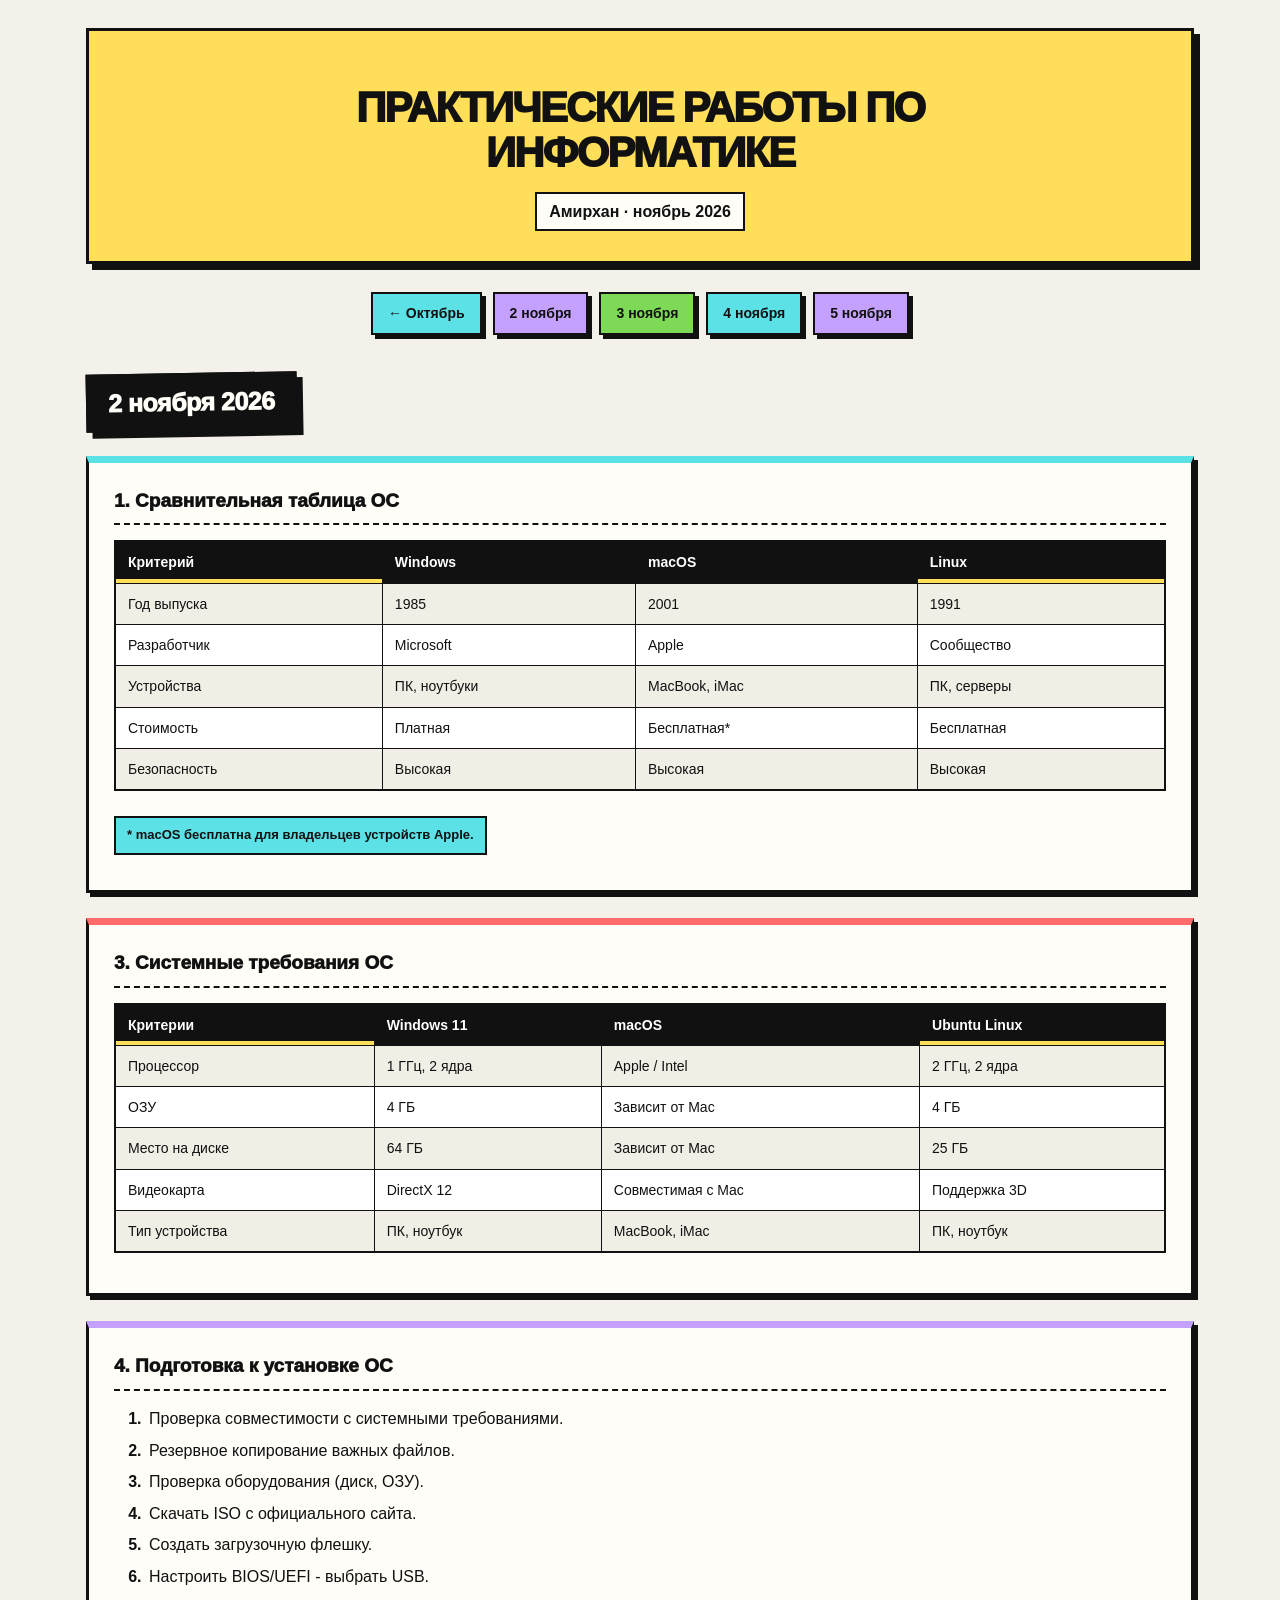
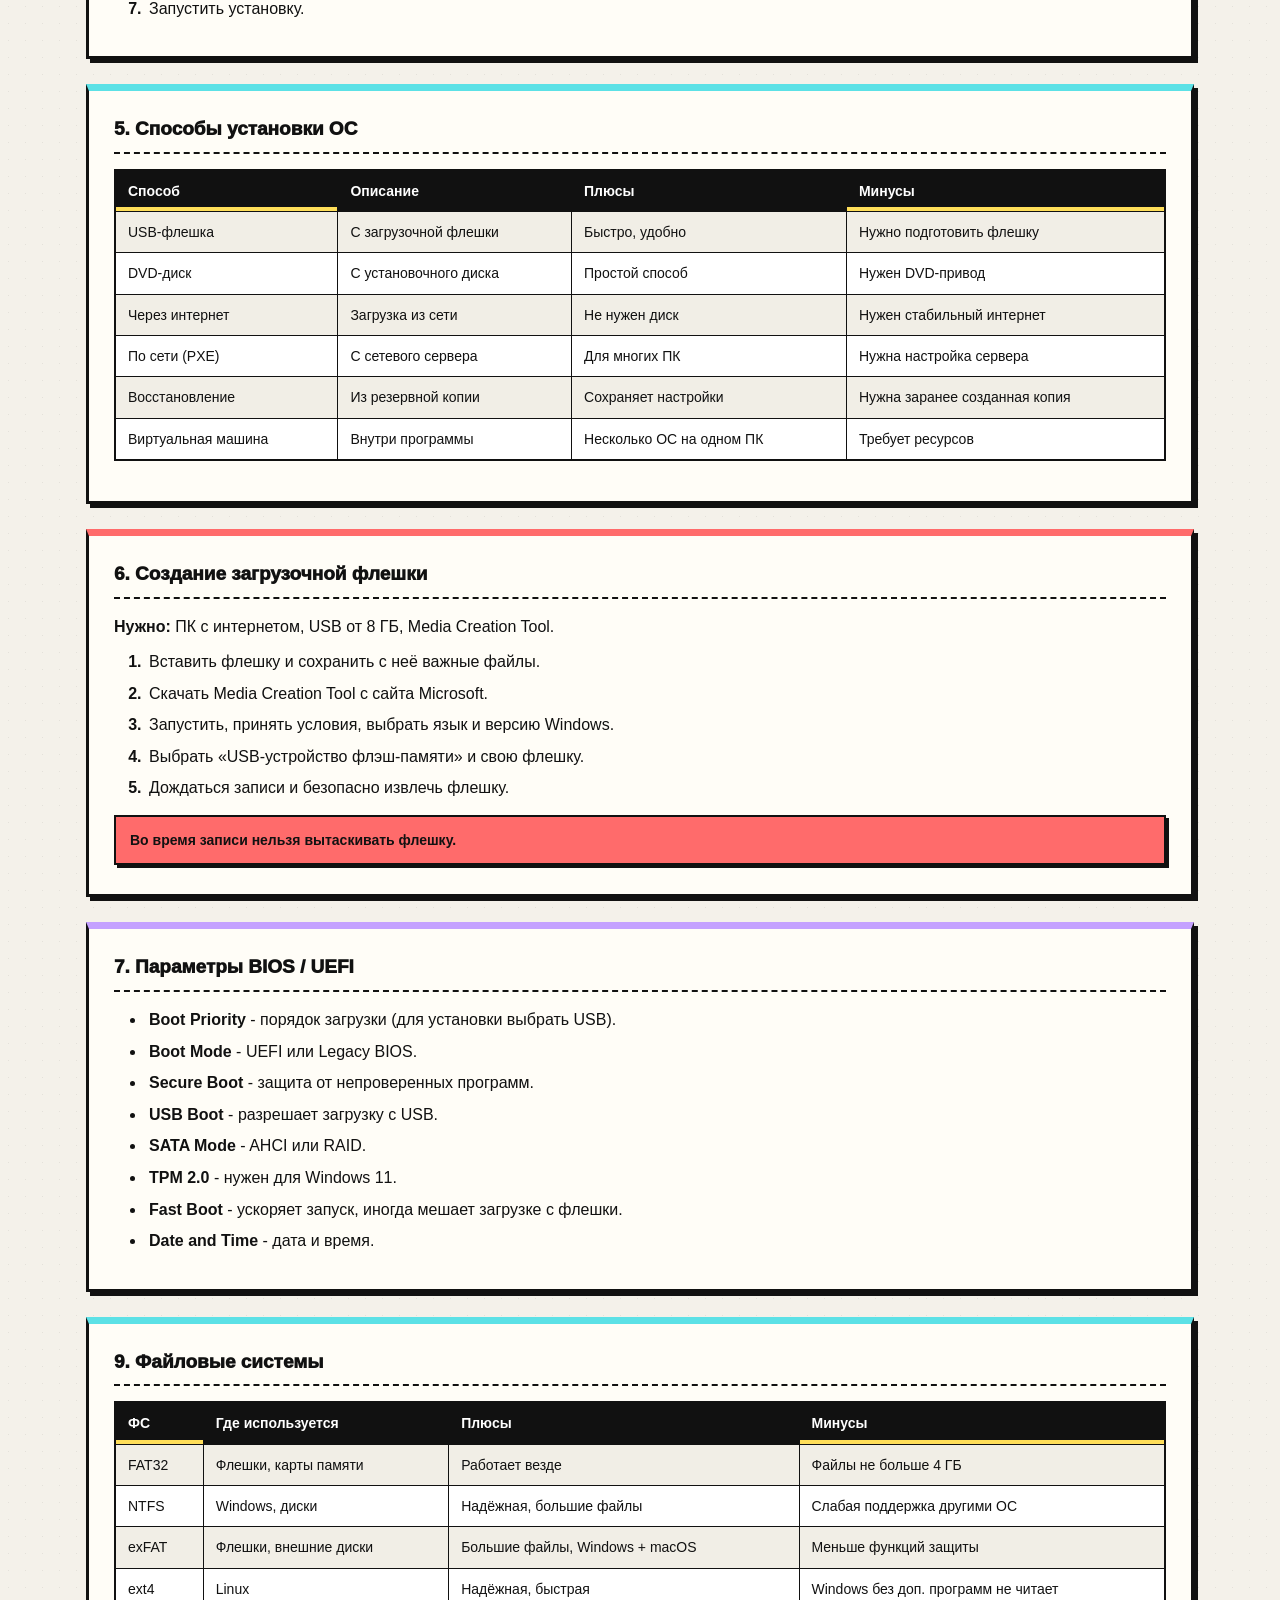
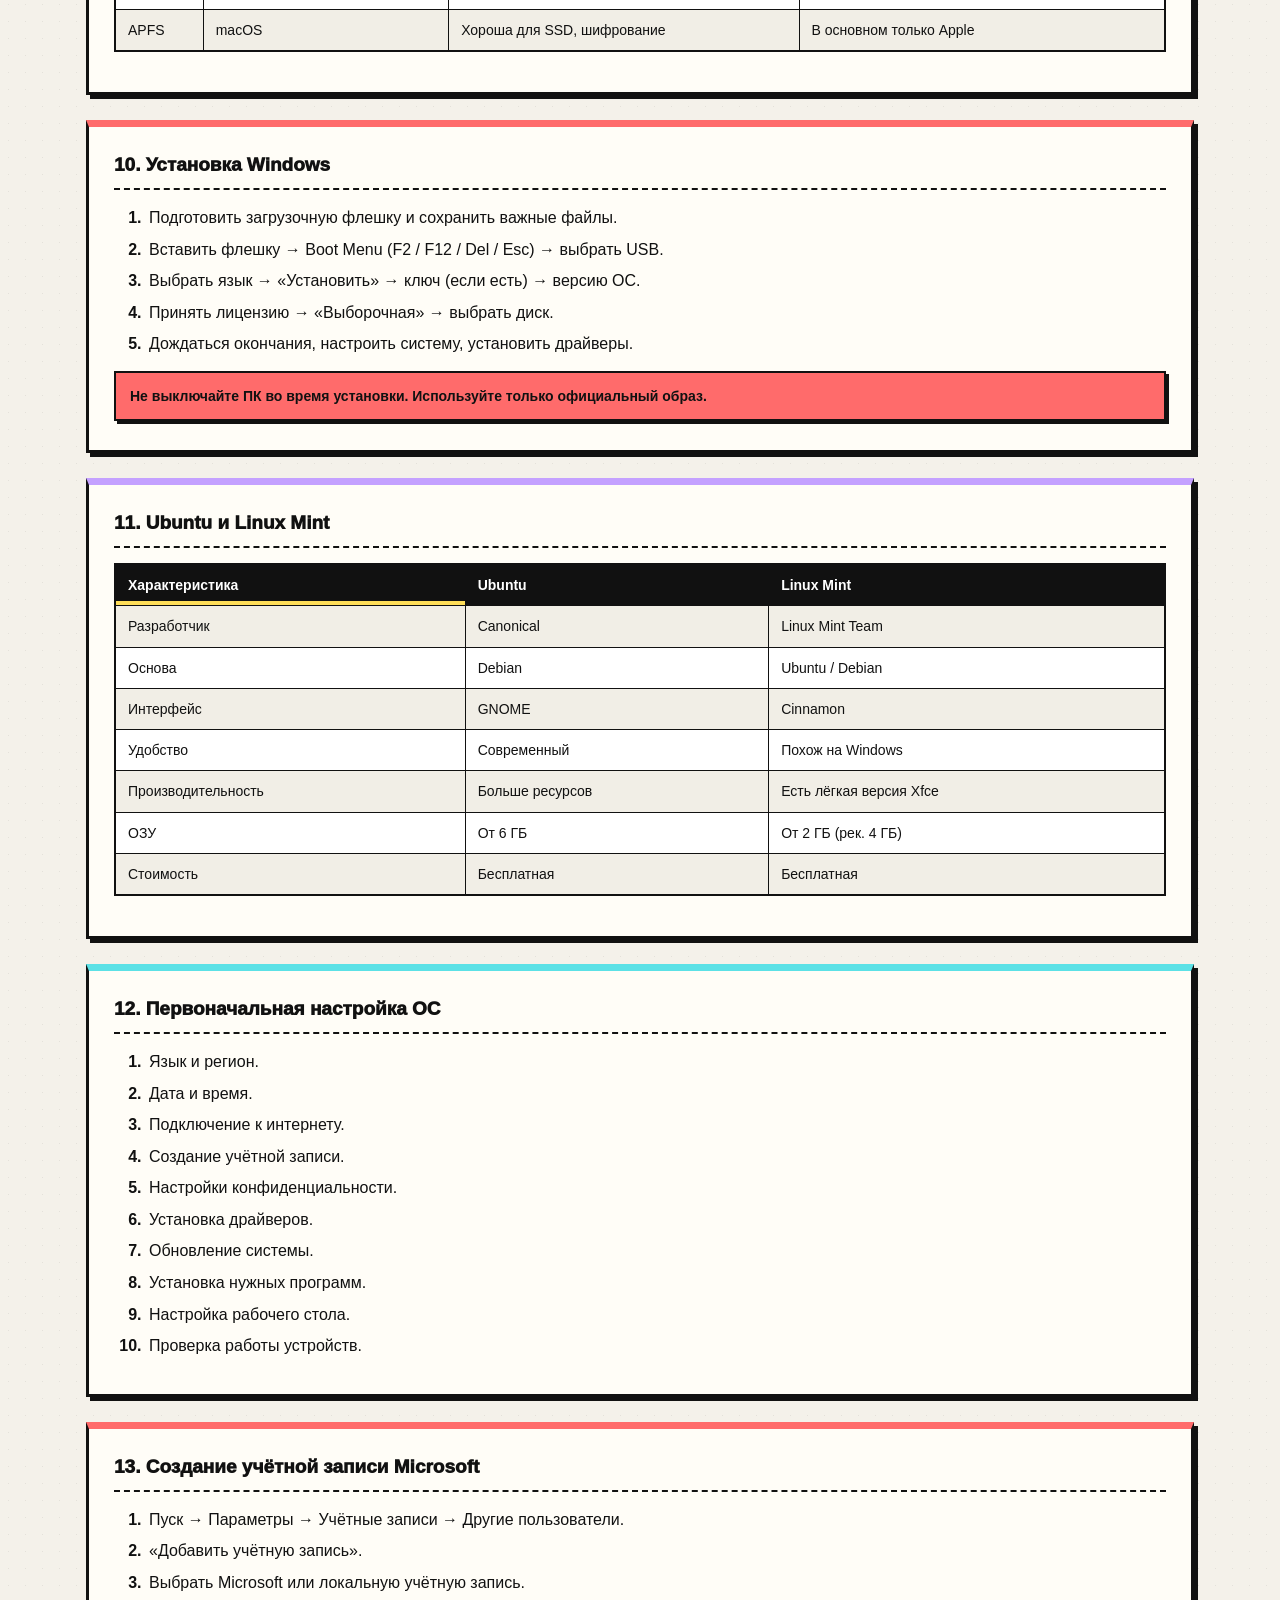
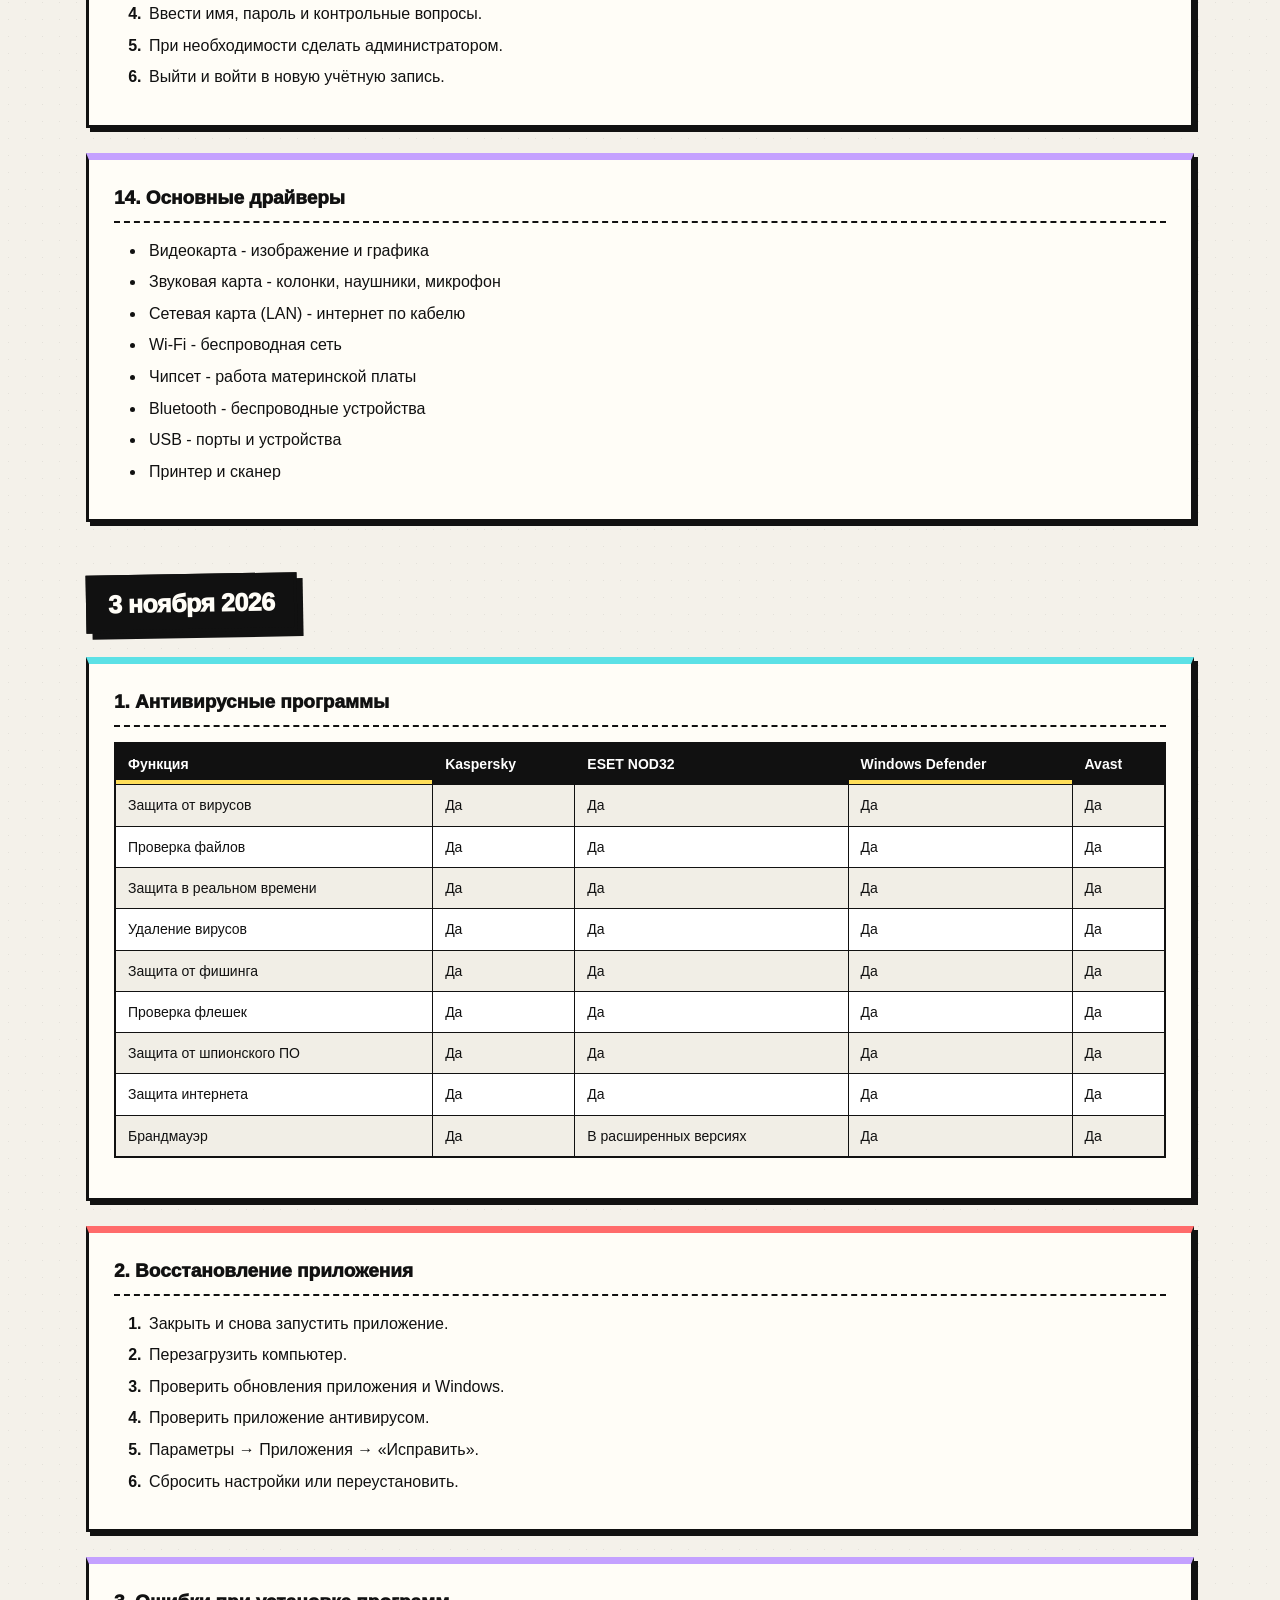
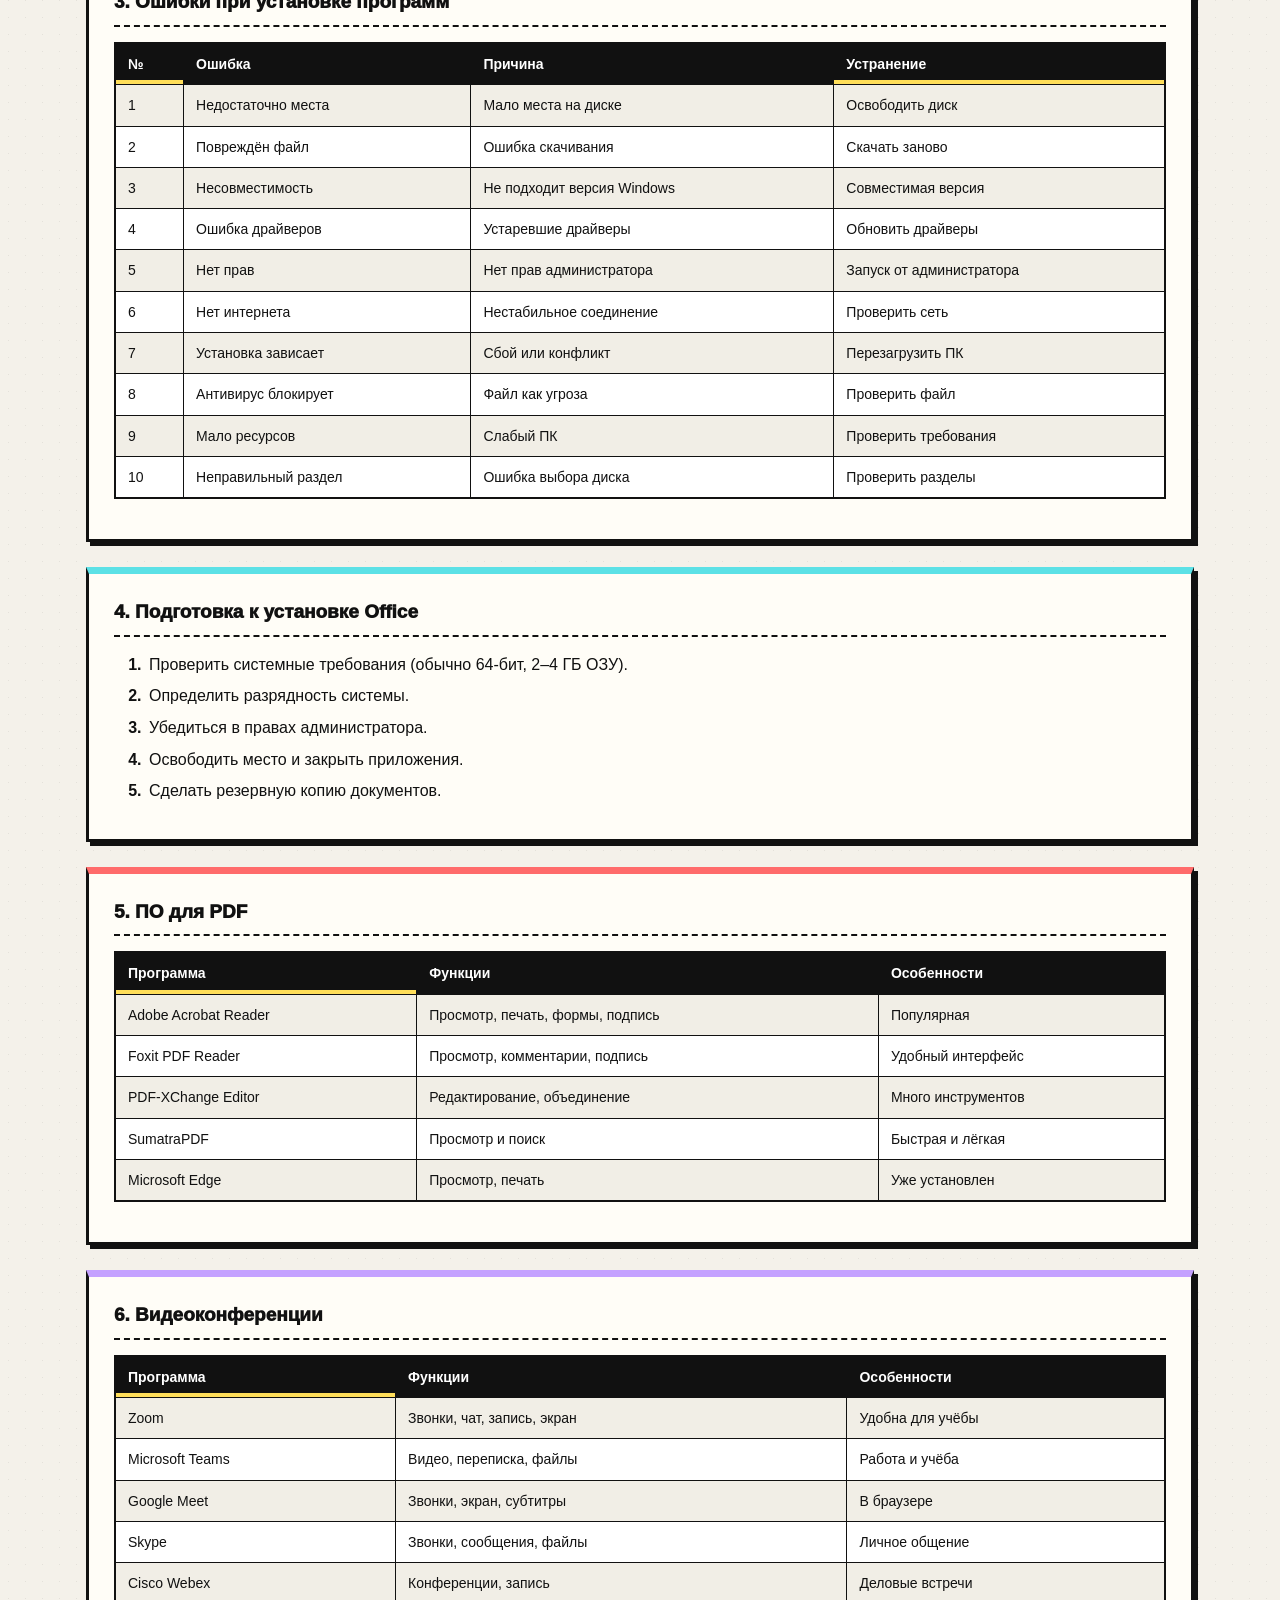
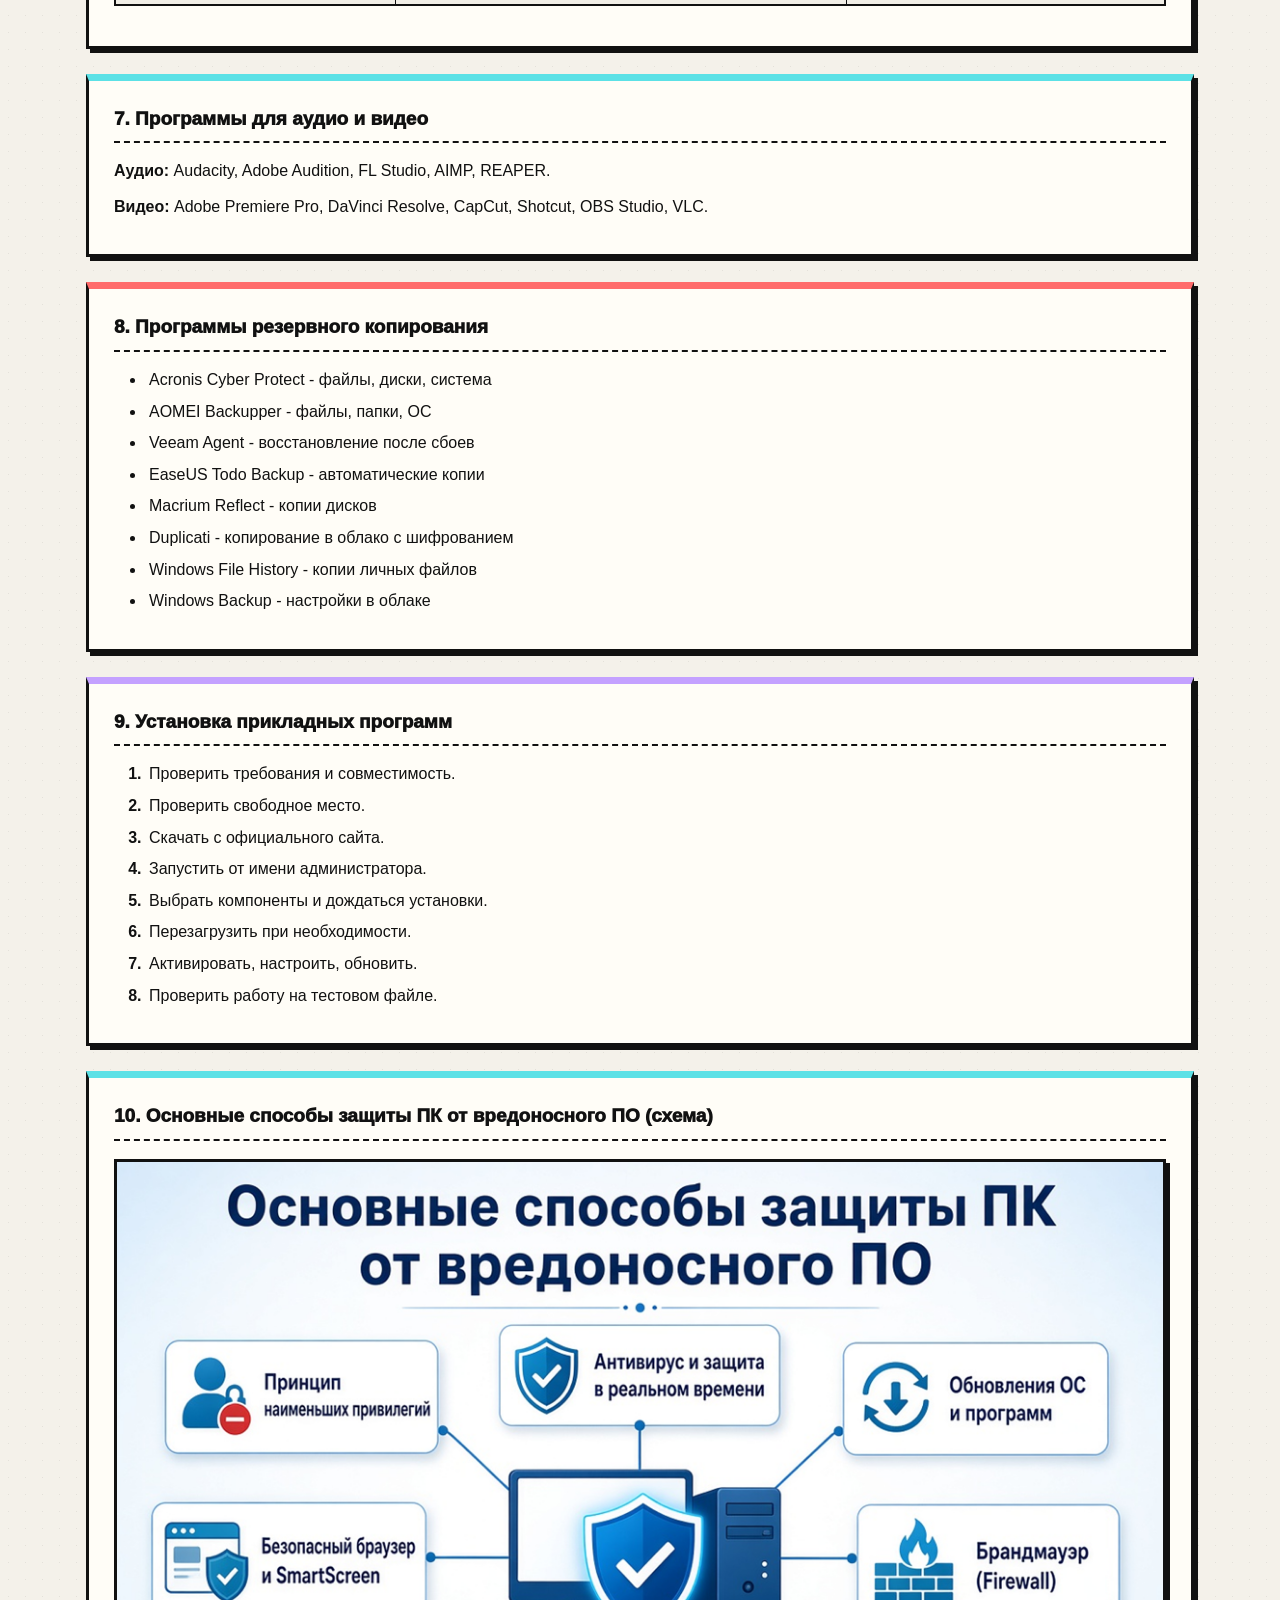
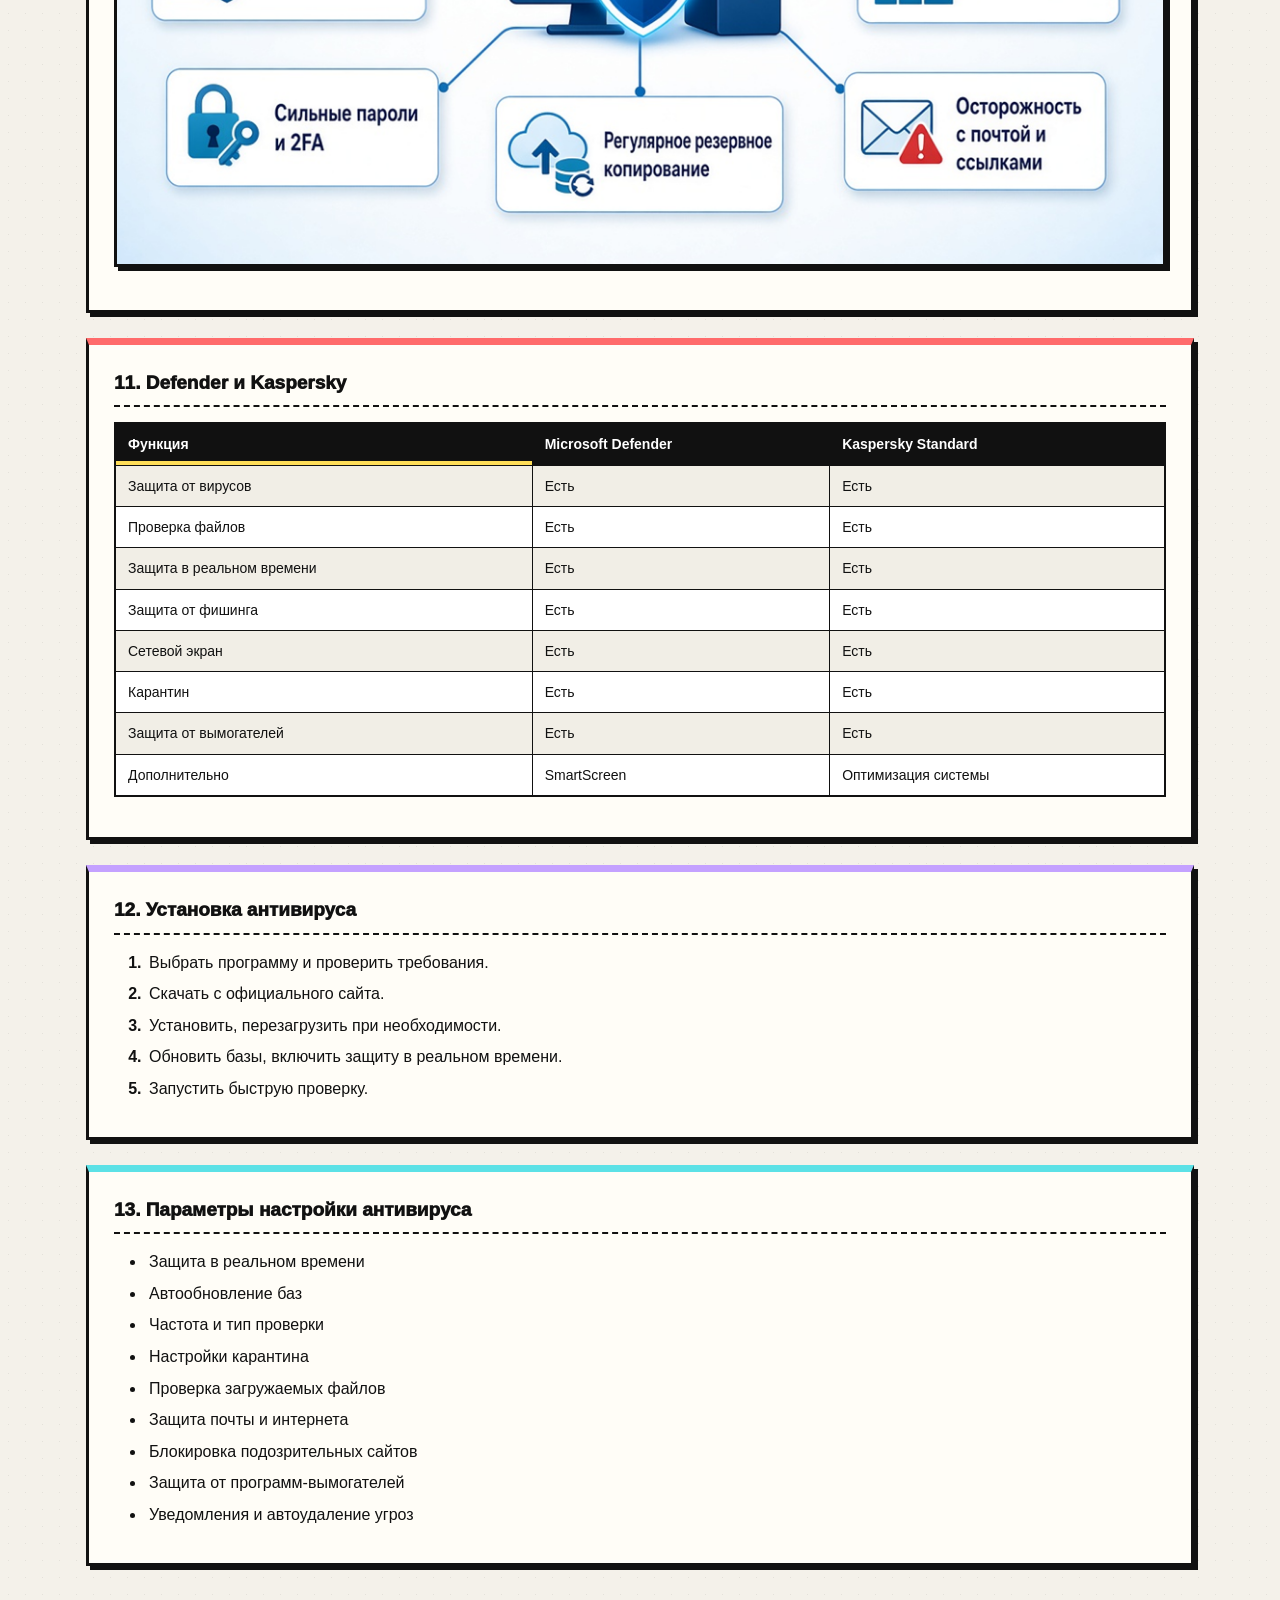
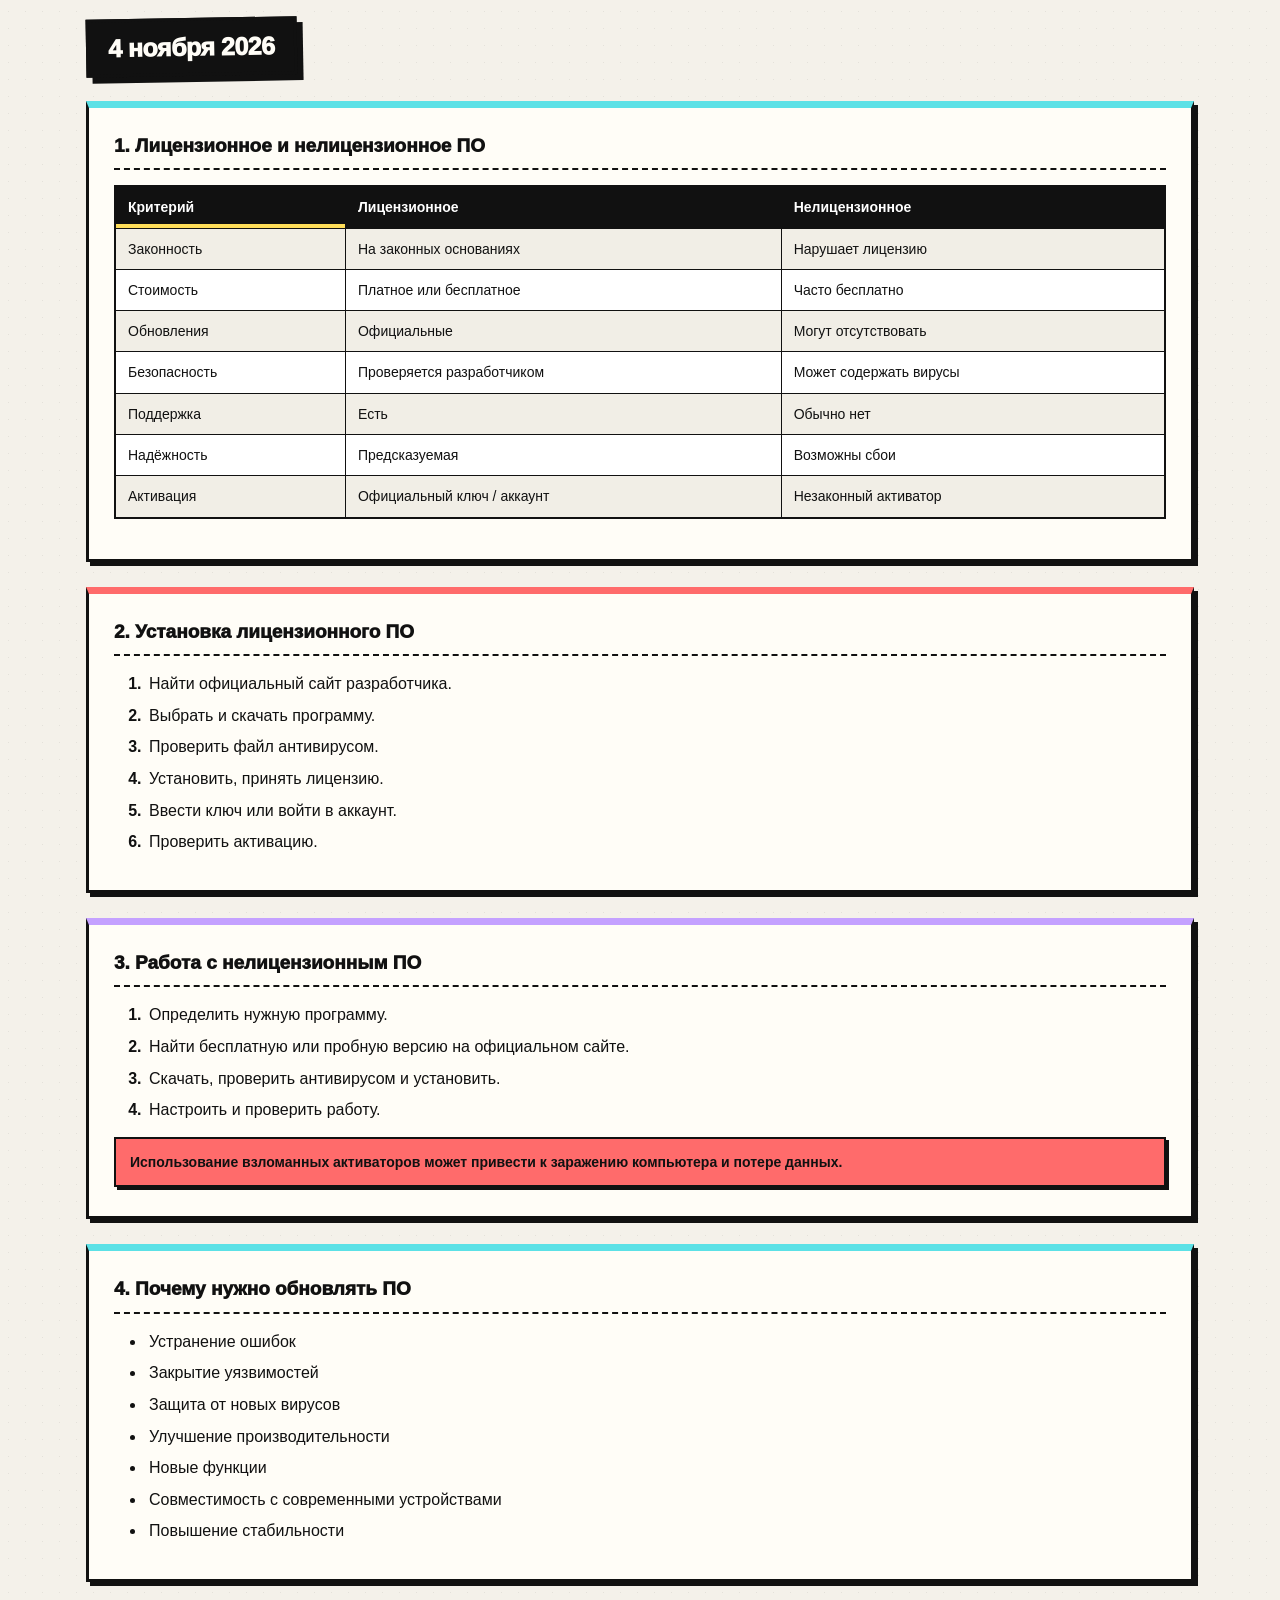
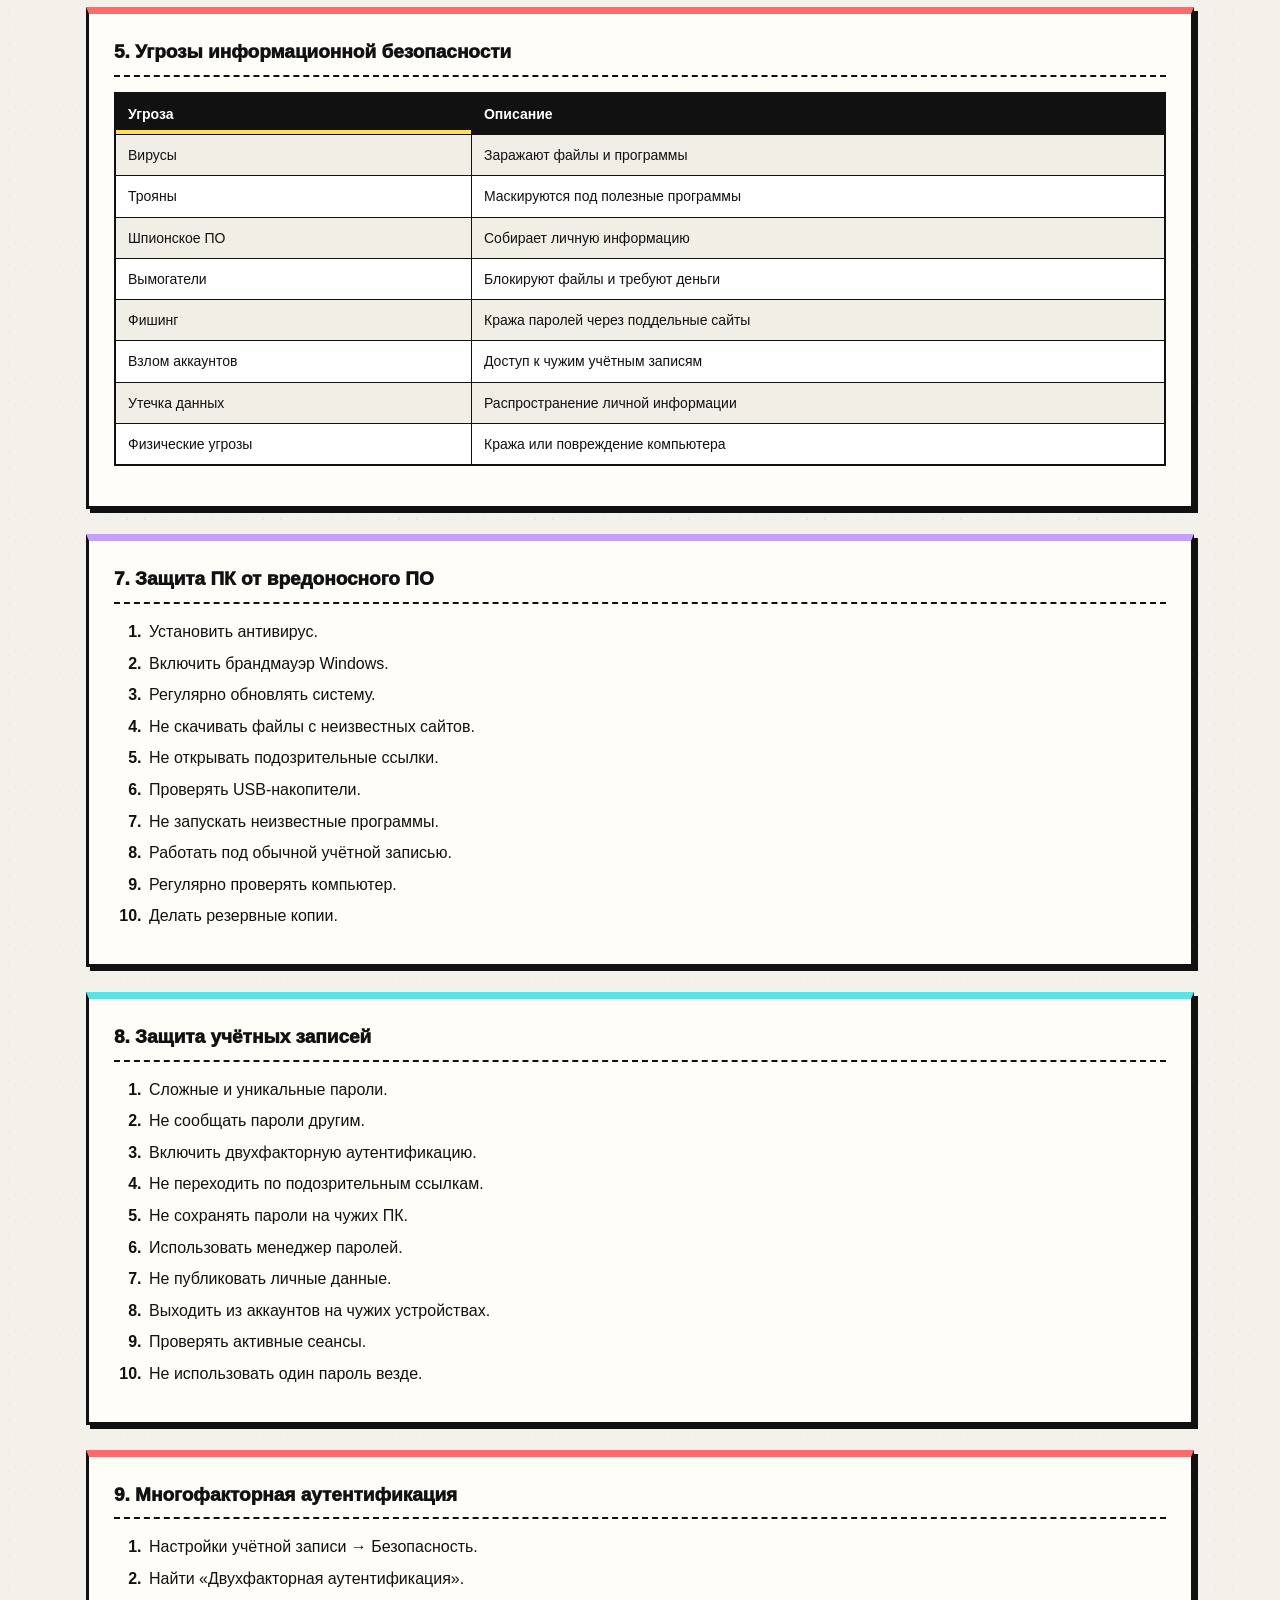
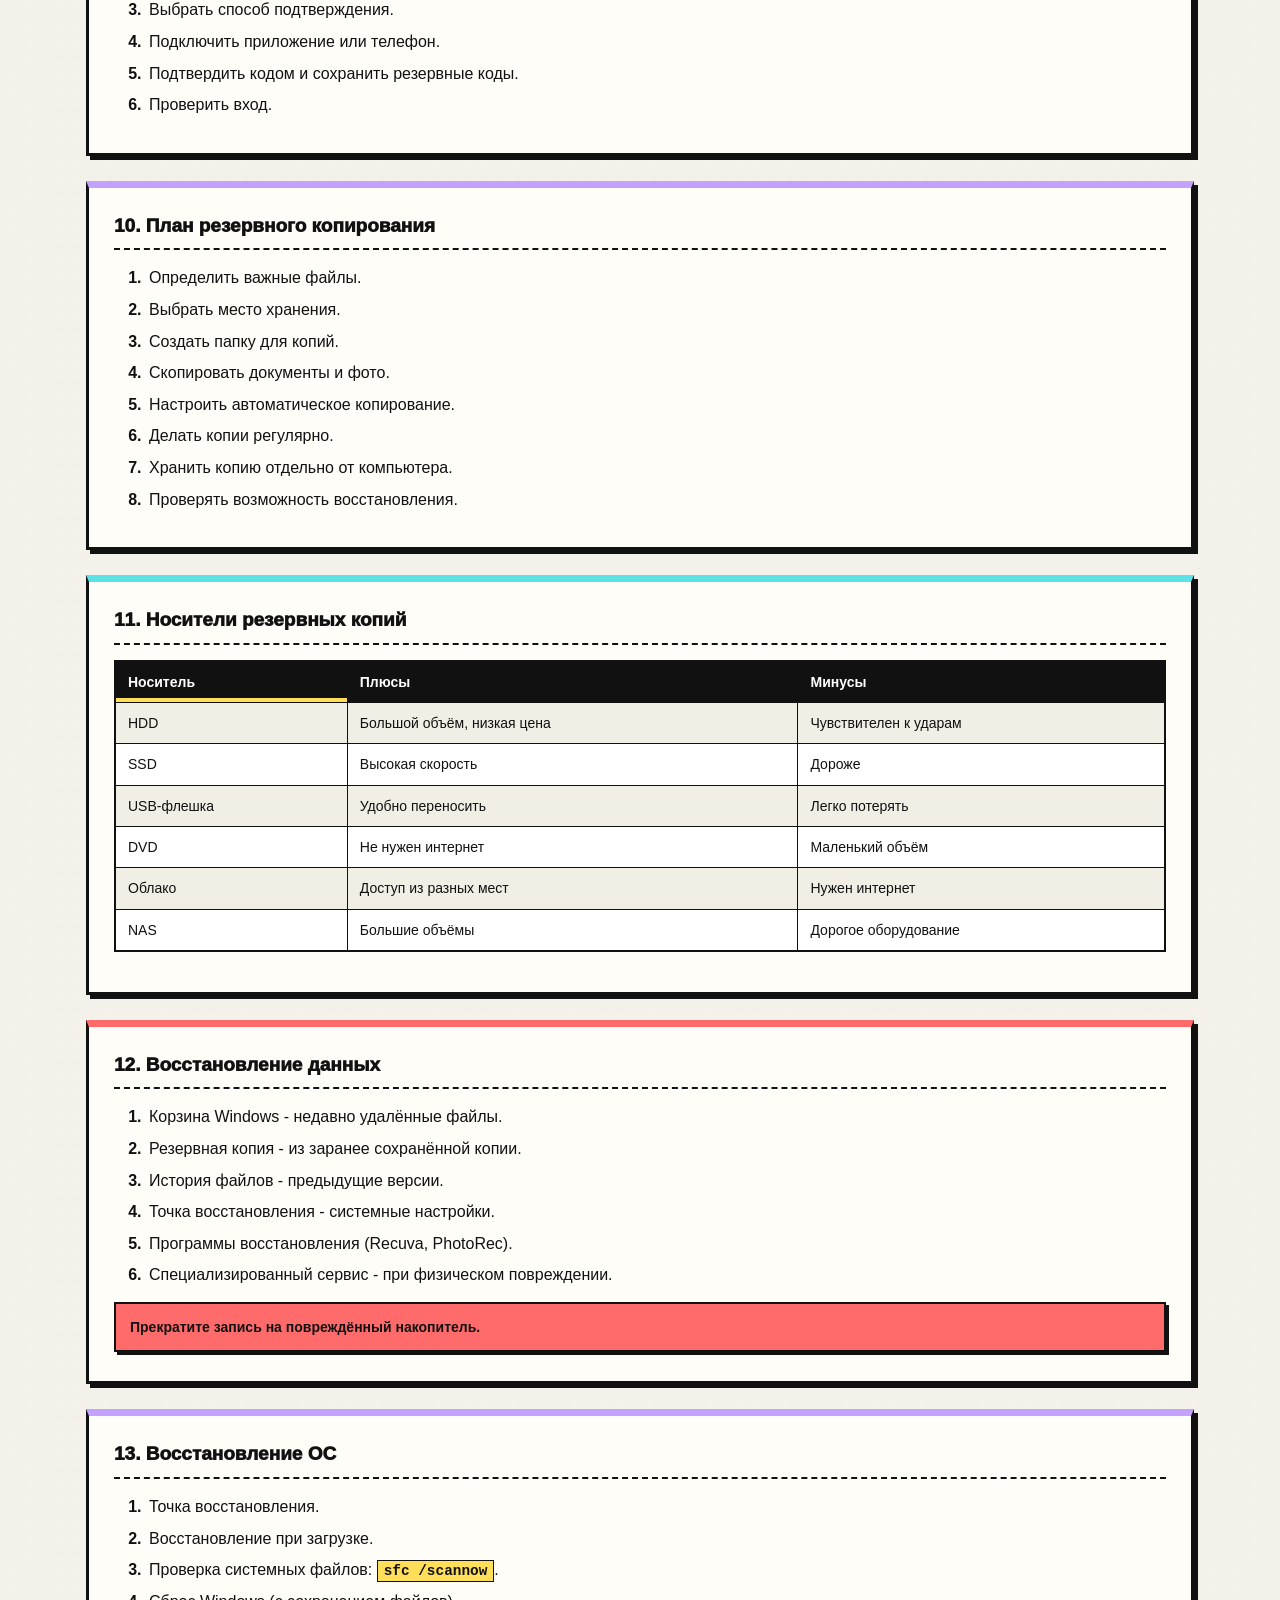
==== index.html @ d581aa94 "Update website" ====
<!DOCTYPE html>
<html lang="ru">
<head>
  <meta charset="UTF-8">
  <meta name="viewport" content="width=device-width, initial-scale=1.0">
  <title>Практические работы - Амирхан</title>
  <link rel="stylesheet" href="styles.css">
</head>
<body class="neo-page">

<header class="site-header">
  <h1>Практические работы по информатике</h1>
  <p>Амирхан · ноябрь 2026</p>
</header>

<nav class="site-nav">
<a href="october.html" class="nav-link">← Октябрь</a>
  <a href="#d2" class="nav-link">2 ноября</a>
  <a href="#d3" class="nav-link">3 ноября</a>
  <a href="#d4" class="nav-link">4 ноября</a>
  <a href="#d5" class="nav-link">5 ноября</a>
</nav>

<main class="page-content">

<!-- ========== 2 НОЯБРЯ ========== -->
<section id="d2" class="section">
  <h2 class="date date-sticker">2 ноября 2026</h2>

  <article class="entry-card">
    <h3>1. Сравнительная таблица ОС</h3>
    <table class="data-table">
      <tr><th>Критерий</th><th>Windows</th><th>macOS</th><th>Linux</th></tr>
      <tr><td>Год выпуска</td><td>1985</td><td>2001</td><td>1991</td></tr>
      <tr><td>Разработчик</td><td>Microsoft</td><td>Apple</td><td>Сообщество</td></tr>
      <tr><td>Устройства</td><td>ПК, ноутбуки</td><td>MacBook, iMac</td><td>ПК, серверы</td></tr>
      <tr><td>Стоимость</td><td>Платная</td><td>Бесплатная*</td><td>Бесплатная</td></tr>
      <tr><td>Безопасность</td><td>Высокая</td><td>Высокая</td><td>Высокая</td></tr>
    </table>
    <p class="note">* macOS бесплатна для владельцев устройств Apple.</p>
  </article>

  <article class="entry-card">
    <h3>3. Системные требования ОС</h3>
    <table class="data-table">
      <tr><th>Критерии</th><th>Windows 11</th><th>macOS</th><th>Ubuntu Linux</th></tr>
      <tr><td>Процессор</td><td>1 ГГц, 2 ядра</td><td>Apple / Intel</td><td>2 ГГц, 2 ядра</td></tr>
      <tr><td>ОЗУ</td><td>4 ГБ</td><td>Зависит от Mac</td><td>4 ГБ</td></tr>
      <tr><td>Место на диске</td><td>64 ГБ</td><td>Зависит от Mac</td><td>25 ГБ</td></tr>
      <tr><td>Видеокарта</td><td>DirectX 12</td><td>Совместимая с Mac</td><td>Поддержка 3D</td></tr>
      <tr><td>Тип устройства</td><td>ПК, ноутбук</td><td>MacBook, iMac</td><td>ПК, ноутбук</td></tr>
    </table>
  </article>

  <article class="entry-card">
    <h3>4. Подготовка к установке ОС</h3>
    <ol>
      <li>Проверка совместимости с системными требованиями.</li>
      <li>Резервное копирование важных файлов.</li>
      <li>Проверка оборудования (диск, ОЗУ).</li>
      <li>Скачать ISO с официального сайта.</li>
      <li>Создать загрузочную флешку.</li>
      <li>Настроить BIOS/UEFI - выбрать USB.</li>
      <li>Запустить установку.</li>
    </ol>
  </article>

  <article class="entry-card">
    <h3>5. Способы установки ОС</h3>
    <table class="data-table">
      <tr><th>Способ</th><th>Описание</th><th>Плюсы</th><th>Минусы</th></tr>
      <tr><td>USB-флешка</td><td>С загрузочной флешки</td><td>Быстро, удобно</td><td>Нужно подготовить флешку</td></tr>
      <tr><td>DVD-диск</td><td>С установочного диска</td><td>Простой способ</td><td>Нужен DVD-привод</td></tr>
      <tr><td>Через интернет</td><td>Загрузка из сети</td><td>Не нужен диск</td><td>Нужен стабильный интернет</td></tr>
      <tr><td>По сети (PXE)</td><td>С сетевого сервера</td><td>Для многих ПК</td><td>Нужна настройка сервера</td></tr>
      <tr><td>Восстановление</td><td>Из резервной копии</td><td>Сохраняет настройки</td><td>Нужна заранее созданная копия</td></tr>
      <tr><td>Виртуальная машина</td><td>Внутри программы</td><td>Несколько ОС на одном ПК</td><td>Требует ресурсов</td></tr>
    </table>
  </article>

  <article class="entry-card">
    <h3>6. Создание загрузочной флешки</h3>
    <p><strong>Нужно:</strong> ПК с интернетом, USB от 8 ГБ, Media Creation Tool.</p>
    <ol>
      <li>Вставить флешку и сохранить с неё важные файлы.</li>
      <li>Скачать Media Creation Tool с сайта Microsoft.</li>
      <li>Запустить, принять условия, выбрать язык и версию Windows.</li>
      <li>Выбрать «USB-устройство флэш-памяти» и свою флешку.</li>
      <li>Дождаться записи и безопасно извлечь флешку.</li>
    </ol>
    <p class="warn">Во время записи нельзя вытаскивать флешку.</p>
  </article>

  <article class="entry-card">
    <h3>7. Параметры BIOS / UEFI</h3>
    <ul>
      <li><strong>Boot Priority</strong> - порядок загрузки (для установки выбрать USB).</li>
      <li><strong>Boot Mode</strong> - UEFI или Legacy BIOS.</li>
      <li><strong>Secure Boot</strong> - защита от непроверенных программ.</li>
      <li><strong>USB Boot</strong> - разрешает загрузку с USB.</li>
      <li><strong>SATA Mode</strong> - AHCI или RAID.</li>
      <li><strong>TPM 2.0</strong> - нужен для Windows 11.</li>
      <li><strong>Fast Boot</strong> - ускоряет запуск, иногда мешает загрузке с флешки.</li>
      <li><strong>Date and Time</strong> - дата и время.</li>
    </ul>
  </article>

  <article class="entry-card">
    <h3>9. Файловые системы</h3>
    <table class="data-table">
      <tr><th>ФС</th><th>Где используется</th><th>Плюсы</th><th>Минусы</th></tr>
      <tr><td>FAT32</td><td>Флешки, карты памяти</td><td>Работает везде</td><td>Файлы не больше 4 ГБ</td></tr>
      <tr><td>NTFS</td><td>Windows, диски</td><td>Надёжная, большие файлы</td><td>Слабая поддержка другими ОС</td></tr>
      <tr><td>exFAT</td><td>Флешки, внешние диски</td><td>Большие файлы, Windows + macOS</td><td>Меньше функций защиты</td></tr>
      <tr><td>ext4</td><td>Linux</td><td>Надёжная, быстрая</td><td>Windows без доп. программ не читает</td></tr>
      <tr><td>APFS</td><td>macOS</td><td>Хороша для SSD, шифрование</td><td>В основном только Apple</td></tr>
    </table>
  </article>

  <article class="entry-card">
    <h3>10. Установка Windows</h3>
    <ol>
      <li>Подготовить загрузочную флешку и сохранить важные файлы.</li>
      <li>Вставить флешку → Boot Menu (F2 / F12 / Del / Esc) → выбрать USB.</li>
      <li>Выбрать язык → «Установить» → ключ (если есть) → версию ОС.</li>
      <li>Принять лицензию → «Выборочная» → выбрать диск.</li>
      <li>Дождаться окончания, настроить систему, установить драйверы.</li>
    </ol>
    <p class="warn">Не выключайте ПК во время установки. Используйте только официальный образ.</p>
  </article>

  <article class="entry-card">
    <h3>11. Ubuntu и Linux Mint</h3>
    <table class="data-table">
      <tr><th>Характеристика</th><th>Ubuntu</th><th>Linux Mint</th></tr>
      <tr><td>Разработчик</td><td>Canonical</td><td>Linux Mint Team</td></tr>
      <tr><td>Основа</td><td>Debian</td><td>Ubuntu / Debian</td></tr>
      <tr><td>Интерфейс</td><td>GNOME</td><td>Cinnamon</td></tr>
      <tr><td>Удобство</td><td>Современный</td><td>Похож на Windows</td></tr>
      <tr><td>Производительность</td><td>Больше ресурсов</td><td>Есть лёгкая версия Xfce</td></tr>
      <tr><td>ОЗУ</td><td>От 6 ГБ</td><td>От 2 ГБ (рек. 4 ГБ)</td></tr>
      <tr><td>Стоимость</td><td>Бесплатная</td><td>Бесплатная</td></tr>
    </table>
  </article>

  <article class="entry-card">
    <h3>12. Первоначальная настройка ОС</h3>
    <ol>
      <li>Язык и регион.</li>
      <li>Дата и время.</li>
      <li>Подключение к интернету.</li>
      <li>Создание учётной записи.</li>
      <li>Настройки конфиденциальности.</li>
      <li>Установка драйверов.</li>
      <li>Обновление системы.</li>
      <li>Установка нужных программ.</li>
      <li>Настройка рабочего стола.</li>
      <li>Проверка работы устройств.</li>
    </ol>
  </article>

  <article class="entry-card">
    <h3>13. Создание учётной записи Microsoft</h3>
    <ol>
      <li>Пуск → Параметры → Учётные записи → Другие пользователи.</li>
      <li>«Добавить учётную запись».</li>
      <li>Выбрать Microsoft или локальную учётную запись.</li>
      <li>Ввести имя, пароль и контрольные вопросы.</li>
      <li>При необходимости сделать администратором.</li>
      <li>Выйти и войти в новую учётную запись.</li>
    </ol>
  </article>

  <article class="entry-card">
    <h3>14. Основные драйверы</h3>
    <ul>
      <li>Видеокарта - изображение и графика</li>
      <li>Звуковая карта - колонки, наушники, микрофон</li>
      <li>Сетевая карта (LAN) - интернет по кабелю</li>
      <li>Wi-Fi - беспроводная сеть</li>
      <li>Чипсет - работа материнской платы</li>
      <li>Bluetooth - беспроводные устройства</li>
      <li>USB - порты и устройства</li>
      <li>Принтер и сканер</li>
    </ul>
  </article>
</section>

<!-- ========== 3 НОЯБРЯ ========== -->
<section id="d3" class="section">
  <h2 class="date date-sticker">3 ноября 2026</h2>

  <article class="entry-card">
    <h3>1. Антивирусные программы</h3>
    <table class="data-table">
      <tr><th>Функция</th><th>Kaspersky</th><th>ESET NOD32</th><th>Windows Defender</th><th>Avast</th></tr>
      <tr><td>Защита от вирусов</td><td>Да</td><td>Да</td><td>Да</td><td>Да</td></tr>
      <tr><td>Проверка файлов</td><td>Да</td><td>Да</td><td>Да</td><td>Да</td></tr>
      <tr><td>Защита в реальном времени</td><td>Да</td><td>Да</td><td>Да</td><td>Да</td></tr>
      <tr><td>Удаление вирусов</td><td>Да</td><td>Да</td><td>Да</td><td>Да</td></tr>
      <tr><td>Защита от фишинга</td><td>Да</td><td>Да</td><td>Да</td><td>Да</td></tr>
      <tr><td>Проверка флешек</td><td>Да</td><td>Да</td><td>Да</td><td>Да</td></tr>
      <tr><td>Защита от шпионского ПО</td><td>Да</td><td>Да</td><td>Да</td><td>Да</td></tr>
      <tr><td>Защита интернета</td><td>Да</td><td>Да</td><td>Да</td><td>Да</td></tr>
      <tr><td>Брандмауэр</td><td>Да</td><td>В расширенных версиях</td><td>Да</td><td>Да</td></tr>
    </table>
  </article>

  <article class="entry-card">
    <h3>2. Восстановление приложения</h3>
    <ol>
      <li>Закрыть и снова запустить приложение.</li>
      <li>Перезагрузить компьютер.</li>
      <li>Проверить обновления приложения и Windows.</li>
      <li>Проверить приложение антивирусом.</li>
      <li>Параметры → Приложения → «Исправить».</li>
      <li>Сбросить настройки или переустановить.</li>
    </ol>
  </article>

  <article class="entry-card">
    <h3>3. Ошибки при установке программ</h3>
    <table class="data-table">
      <tr><th>№</th><th>Ошибка</th><th>Причина</th><th>Устранение</th></tr>
      <tr><td>1</td><td>Недостаточно места</td><td>Мало места на диске</td><td>Освободить диск</td></tr>
      <tr><td>2</td><td>Повреждён файл</td><td>Ошибка скачивания</td><td>Скачать заново</td></tr>
      <tr><td>3</td><td>Несовместимость</td><td>Не подходит версия Windows</td><td>Совместимая версия</td></tr>
      <tr><td>4</td><td>Ошибка драйверов</td><td>Устаревшие драйверы</td><td>Обновить драйверы</td></tr>
      <tr><td>5</td><td>Нет прав</td><td>Нет прав администратора</td><td>Запуск от администратора</td></tr>
      <tr><td>6</td><td>Нет интернета</td><td>Нестабильное соединение</td><td>Проверить сеть</td></tr>
      <tr><td>7</td><td>Установка зависает</td><td>Сбой или конфликт</td><td>Перезагрузить ПК</td></tr>
      <tr><td>8</td><td>Антивирус блокирует</td><td>Файл как угроза</td><td>Проверить файл</td></tr>
      <tr><td>9</td><td>Мало ресурсов</td><td>Слабый ПК</td><td>Проверить требования</td></tr>
      <tr><td>10</td><td>Неправильный раздел</td><td>Ошибка выбора диска</td><td>Проверить разделы</td></tr>
    </table>
  </article>

  <article class="entry-card">
    <h3>4. Подготовка к установке Office</h3>
    <ol>
      <li>Проверить системные требования (обычно 64-бит, 2–4 ГБ ОЗУ).</li>
      <li>Определить разрядность системы.</li>
      <li>Убедиться в правах администратора.</li>
      <li>Освободить место и закрыть приложения.</li>
      <li>Сделать резервную копию документов.</li>
    </ol>
  </article>

  <article class="entry-card">
    <h3>5. ПО для PDF</h3>
    <table class="data-table">
      <tr><th>Программа</th><th>Функции</th><th>Особенности</th></tr>
      <tr><td>Adobe Acrobat Reader</td><td>Просмотр, печать, формы, подпись</td><td>Популярная</td></tr>
      <tr><td>Foxit PDF Reader</td><td>Просмотр, комментарии, подпись</td><td>Удобный интерфейс</td></tr>
      <tr><td>PDF-XChange Editor</td><td>Редактирование, объединение</td><td>Много инструментов</td></tr>
      <tr><td>SumatraPDF</td><td>Просмотр и поиск</td><td>Быстрая и лёгкая</td></tr>
      <tr><td>Microsoft Edge</td><td>Просмотр, печать</td><td>Уже установлен</td></tr>
    </table>
  </article>

  <article class="entry-card">
    <h3>6. Видеоконференции</h3>
    <table class="data-table">
      <tr><th>Программа</th><th>Функции</th><th>Особенности</th></tr>
      <tr><td>Zoom</td><td>Звонки, чат, запись, экран</td><td>Удобна для учёбы</td></tr>
      <tr><td>Microsoft Teams</td><td>Видео, переписка, файлы</td><td>Работа и учёба</td></tr>
      <tr><td>Google Meet</td><td>Звонки, экран, субтитры</td><td>В браузере</td></tr>
      <tr><td>Skype</td><td>Звонки, сообщения, файлы</td><td>Личное общение</td></tr>
      <tr><td>Cisco Webex</td><td>Конференции, запись</td><td>Деловые встречи</td></tr>
    </table>
  </article>

  <article class="entry-card">
    <h3>7. Программы для аудио и видео</h3>
    <p><strong>Аудио:</strong> Audacity, Adobe Audition, FL Studio, AIMP, REAPER.</p>
    <p><strong>Видео:</strong> Adobe Premiere Pro, DaVinci Resolve, CapCut, Shotcut, OBS Studio, VLC.</p>
  </article>

  <article class="entry-card">
    <h3>8. Программы резервного копирования</h3>
    <ul>
      <li>Acronis Cyber Protect - файлы, диски, система</li>
      <li>AOMEI Backupper - файлы, папки, ОС</li>
      <li>Veeam Agent - восстановление после сбоев</li>
      <li>EaseUS Todo Backup - автоматические копии</li>
      <li>Macrium Reflect - копии дисков</li>
      <li>Duplicati - копирование в облако с шифрованием</li>
      <li>Windows File History - копии личных файлов</li>
      <li>Windows Backup - настройки в облаке</li>
    </ul>
  </article>

  <article class="entry-card">
    <h3>9. Установка прикладных программ</h3>
    <ol>
      <li>Проверить требования и совместимость.</li>
      <li>Проверить свободное место.</li>
      <li>Скачать с официального сайта.</li>
      <li>Запустить от имени администратора.</li>
      <li>Выбрать компоненты и дождаться установки.</li>
      <li>Перезагрузить при необходимости.</li>
      <li>Активировать, настроить, обновить.</li>
      <li>Проверить работу на тестовом файле.</li>
    </ol>
  </article>

<article class="entry-card">
  <h3>10. Основные способы защиты ПК от вредоносного ПО (схема)</h3>
  <div class="schema">
    <img src="images/schema-zashita.png" alt="Основные способы защиты ПК от вредоносного ПО">
  </div>
</article>

  <article class="entry-card">
    <h3>11. Defender и Kaspersky</h3>
    <table class="data-table">
      <tr><th>Функция</th><th>Microsoft Defender</th><th>Kaspersky Standard</th></tr>
      <tr><td>Защита от вирусов</td><td>Есть</td><td>Есть</td></tr>
      <tr><td>Проверка файлов</td><td>Есть</td><td>Есть</td></tr>
      <tr><td>Защита в реальном времени</td><td>Есть</td><td>Есть</td></tr>
      <tr><td>Защита от фишинга</td><td>Есть</td><td>Есть</td></tr>
      <tr><td>Сетевой экран</td><td>Есть</td><td>Есть</td></tr>
      <tr><td>Карантин</td><td>Есть</td><td>Есть</td></tr>
      <tr><td>Защита от вымогателей</td><td>Есть</td><td>Есть</td></tr>
      <tr><td>Дополнительно</td><td>SmartScreen</td><td>Оптимизация системы</td></tr>
    </table>
  </article>

  <article class="entry-card">
    <h3>12. Установка антивируса</h3>
    <ol>
      <li>Выбрать программу и проверить требования.</li>
      <li>Скачать с официального сайта.</li>
      <li>Установить, перезагрузить при необходимости.</li>
      <li>Обновить базы, включить защиту в реальном времени.</li>
      <li>Запустить быструю проверку.</li>
    </ol>
  </article>

  <article class="entry-card">
    <h3>13. Параметры настройки антивируса</h3>
    <ul>
      <li>Защита в реальном времени</li>
      <li>Автообновление баз</li>
      <li>Частота и тип проверки</li>
      <li>Настройки карантина</li>
      <li>Проверка загружаемых файлов</li>
      <li>Защита почты и интернета</li>
      <li>Блокировка подозрительных сайтов</li>
      <li>Защита от программ-вымогателей</li>
      <li>Уведомления и автоудаление угроз</li>
    </ul>
  </article>
</section>

<!-- ========== 4 НОЯБРЯ ========== -->
<section id="d4" class="section">
  <h2 class="date date-sticker">4 ноября 2026</h2>

  <article class="entry-card">
    <h3>1. Лицензионное и нелицензионное ПО</h3>
    <table class="data-table">
      <tr><th>Критерий</th><th>Лицензионное</th><th>Нелицензионное</th></tr>
      <tr><td>Законность</td><td>На законных основаниях</td><td>Нарушает лицензию</td></tr>
      <tr><td>Стоимость</td><td>Платное или бесплатное</td><td>Часто бесплатно</td></tr>
      <tr><td>Обновления</td><td>Официальные</td><td>Могут отсутствовать</td></tr>
      <tr><td>Безопасность</td><td>Проверяется разработчиком</td><td>Может содержать вирусы</td></tr>
      <tr><td>Поддержка</td><td>Есть</td><td>Обычно нет</td></tr>
      <tr><td>Надёжность</td><td>Предсказуемая</td><td>Возможны сбои</td></tr>
      <tr><td>Активация</td><td>Официальный ключ / аккаунт</td><td>Незаконный активатор</td></tr>
    </table>
  </article>

  <article class="entry-card">
    <h3>2. Установка лицензионного ПО</h3>
    <ol>
      <li>Найти официальный сайт разработчика.</li>
      <li>Выбрать и скачать программу.</li>
      <li>Проверить файл антивирусом.</li>
      <li>Установить, принять лицензию.</li>
      <li>Ввести ключ или войти в аккаунт.</li>
      <li>Проверить активацию.</li>
    </ol>
  </article>

  <article class="entry-card">
    <h3>3. Работа с нелицензионным ПО</h3>
    <ol>
      <li>Определить нужную программу.</li>
      <li>Найти бесплатную или пробную версию на официальном сайте.</li>
      <li>Скачать, проверить антивирусом и установить.</li>
      <li>Настроить и проверить работу.</li>
    </ol>
    <p class="warn">Использование взломанных активаторов может привести к заражению компьютера и потере данных.</p>
  </article>

  <article class="entry-card">
    <h3>4. Почему нужно обновлять ПО</h3>
    <ul>
      <li>Устранение ошибок</li>
      <li>Закрытие уязвимостей</li>
      <li>Защита от новых вирусов</li>
      <li>Улучшение производительности</li>
      <li>Новые функции</li>
      <li>Совместимость с современными устройствами</li>
      <li>Повышение стабильности</li>
    </ul>
  </article>

  <article class="entry-card">
    <h3>5. Угрозы информационной безопасности</h3>
    <table class="data-table">
      <tr><th>Угроза</th><th>Описание</th></tr>
      <tr><td>Вирусы</td><td>Заражают файлы и программы</td></tr>
      <tr><td>Трояны</td><td>Маскируются под полезные программы</td></tr>
      <tr><td>Шпионское ПО</td><td>Собирает личную информацию</td></tr>
      <tr><td>Вымогатели</td><td>Блокируют файлы и требуют деньги</td></tr>
      <tr><td>Фишинг</td><td>Кража паролей через поддельные сайты</td></tr>
      <tr><td>Взлом аккаунтов</td><td>Доступ к чужим учётным записям</td></tr>
      <tr><td>Утечка данных</td><td>Распространение личной информации</td></tr>
      <tr><td>Физические угрозы</td><td>Кража или повреждение компьютера</td></tr>
    </table>
  </article>

  <article class="entry-card">
    <h3>7. Защита ПК от вредоносного ПО</h3>
    <ol>
      <li>Установить антивирус.</li>
      <li>Включить брандмауэр Windows.</li>
      <li>Регулярно обновлять систему.</li>
      <li>Не скачивать файлы с неизвестных сайтов.</li>
      <li>Не открывать подозрительные ссылки.</li>
      <li>Проверять USB-накопители.</li>
      <li>Не запускать неизвестные программы.</li>
      <li>Работать под обычной учётной записью.</li>
      <li>Регулярно проверять компьютер.</li>
      <li>Делать резервные копии.</li>
    </ol>
  </article>

  <article class="entry-card">
    <h3>8. Защита учётных записей</h3>
    <ol>
      <li>Сложные и уникальные пароли.</li>
      <li>Не сообщать пароли другим.</li>
      <li>Включить двухфакторную аутентификацию.</li>
      <li>Не переходить по подозрительным ссылкам.</li>
      <li>Не сохранять пароли на чужих ПК.</li>
      <li>Использовать менеджер паролей.</li>
      <li>Не публиковать личные данные.</li>
      <li>Выходить из аккаунтов на чужих устройствах.</li>
      <li>Проверять активные сеансы.</li>
      <li>Не использовать один пароль везде.</li>
    </ol>
  </article>

  <article class="entry-card">
    <h3>9. Многофакторная аутентификация</h3>
    <ol>
      <li>Настройки учётной записи → Безопасность.</li>
      <li>Найти «Двухфакторная аутентификация».</li>
      <li>Выбрать способ подтверждения.</li>
      <li>Подключить приложение или телефон.</li>
      <li>Подтвердить кодом и сохранить резервные коды.</li>
      <li>Проверить вход.</li>
    </ol>
  </article>

  <article class="entry-card">
    <h3>10. План резервного копирования</h3>
    <ol>
      <li>Определить важные файлы.</li>
      <li>Выбрать место хранения.</li>
      <li>Создать папку для копий.</li>
      <li>Скопировать документы и фото.</li>
      <li>Настроить автоматическое копирование.</li>
      <li>Делать копии регулярно.</li>
      <li>Хранить копию отдельно от компьютера.</li>
      <li>Проверять возможность восстановления.</li>
    </ol>
  </article>

  <article class="entry-card">
    <h3>11. Носители резервных копий</h3>
    <table class="data-table">
      <tr><th>Носитель</th><th>Плюсы</th><th>Минусы</th></tr>
      <tr><td>HDD</td><td>Большой объём, низкая цена</td><td>Чувствителен к ударам</td></tr>
      <tr><td>SSD</td><td>Высокая скорость</td><td>Дороже</td></tr>
      <tr><td>USB-флешка</td><td>Удобно переносить</td><td>Легко потерять</td></tr>
      <tr><td>DVD</td><td>Не нужен интернет</td><td>Маленький объём</td></tr>
      <tr><td>Облако</td><td>Доступ из разных мест</td><td>Нужен интернет</td></tr>
      <tr><td>NAS</td><td>Большие объёмы</td><td>Дорогое оборудование</td></tr>
    </table>
  </article>

  <article class="entry-card">
    <h3>12. Восстановление данных</h3>
    <ol>
      <li>Корзина Windows - недавно удалённые файлы.</li>
      <li>Резервная копия - из заранее сохранённой копии.</li>
      <li>История файлов - предыдущие версии.</li>
      <li>Точка восстановления - системные настройки.</li>
      <li>Программы восстановления (Recuva, PhotoRec).</li>
      <li>Специализированный сервис - при физическом повреждении.</li>
    </ol>
    <p class="warn">Прекратите запись на повреждённый накопитель.</p>
  </article>

  <article class="entry-card">
    <h3>13. Восстановление ОС</h3>
    <ol>
      <li>Точка восстановления.</li>
      <li>Восстановление при загрузке.</li>
      <li>Проверка системных файлов: <code>sfc /scannow</code>.</li>
      <li>Сброс Windows (с сохранением файлов).</li>
      <li>Загрузочная флешка - восстановление или переустановка.</li>
    </ol>
    <p class="note">Сначала простые способы. Переустановку - только если остальное не помогло.</p>
  </article>

  <article class="entry-card">
    <h3>14. Безопасное хранение в облаке</h3>
    <ol>
      <li>Известные сервисы + сложный пароль + 2FA.</li>
      <li>Не передавать ссылки с доступом посторонним.</li>
      <li>Проверять настройки общего доступа.</li>
      <li>Не загружать конфиденциальные документы в открытые папки.</li>
      <li>Шифровать важные файлы.</li>
      <li>Проверять синхронизацию.</li>
      <li>Использовать официальные приложения.</li>
    </ol>
  </article>

  <article class="entry-card">
    <h3>15. Действия при потере данных</h3>
    <ol>
      <li>Прекратить работу с повреждённым накопителем.</li>
      <li>Не записывать на него новые файлы.</li>
      <li>Проверить корзину и резервные копии.</li>
      <li>Попробовать восстановить предыдущую версию.</li>
      <li>Использовать программу восстановления.</li>
      <li>Сохранить восстановленное на другой носитель.</li>
      <li>Проверить целостность и создать новую копию.</li>
    </ol>
  </article>

<article class="entry-card">
  <h3>16. Алгоритм защиты данных и действий при проблеме (схема)</h3>
  <div class="schema">
    <img src="images/schema-algoritm.png" alt="Алгоритм защиты данных и восстановления">
  </div>
</article>

  <article class="entry-card">
    <h3>17.1. Компьютер для студента</h3>
    <p><strong>Бюджет:</strong> 280 000 – 320 000 тг.</p>
    <table class="data-table">
      <tr><th>Компонент</th><th>Характеристики</th><th>Цена</th><th>Почему</th></tr>
      <tr><td>Процессор</td><td>Intel Core i3-12100 + кулер</td><td>65–70 тыс.</td><td>4/8 потоков, UHD 730</td></tr>
      <tr><td>Плата</td><td>H610M / B760M DDR4</td><td>40–50 тыс.</td><td>Недорогая, стабильная</td></tr>
      <tr><td>ОЗУ</td><td>16 ГБ (2×8) DDR4-3200</td><td>25–35 тыс.</td><td>Многозадачность</td></tr>
      <tr><td>SSD</td><td>512 ГБ – 1 ТБ NVMe</td><td>30–50 тыс.</td><td>Быстрая система</td></tr>
      <tr><td>БП</td><td>450–500 Вт 80+ Bronze</td><td>15–20 тыс.</td><td>С запасом</td></tr>
      <tr><td>Корпус</td><td>Mid/Micro-Tower с фильтрами</td><td>15–25 тыс.</td><td>Обдув</td></tr>
      <tr><td>Монитор</td><td>24" IPS Full HD 75–100 Гц</td><td>50–70 тыс.</td><td>Комфорт</td></tr>
      <tr><td>Клавиатура + мышь</td><td>Проводной комплект</td><td>8–15 тыс.</td><td>Надёжно</td></tr>
    </table>
    <p><strong>Итого системник:</strong> 190–230 тыс. + периферия</p>
    <p><strong>ОС:</strong> Windows 11 Home или Ubuntu 24.04. Office / LibreOffice, браузер, Zoom/Teams, Defender + Malwarebytes.</p>
  </article>

  <article class="entry-card">
    <h3>17.2. Компьютер для бухгалтера</h3>
    <p><strong>Бюджет:</strong> 320 000 – 380 000 тг.</p>
    <table class="data-table">
      <tr><th>Компонент</th><th>Характеристики</th><th>Цена</th><th>Почему</th></tr>
      <tr><td>Процессор</td><td>Ryzen 5 5600 / i5-12400</td><td>60–90 тыс.</td><td>6 ядер - 1С и Excel</td></tr>
      <tr><td>Плата</td><td>B550 / B760</td><td>45–65 тыс.</td><td>Стабильная, много USB</td></tr>
      <tr><td>ОЗУ</td><td>32 ГБ (2×16) DDR4-3200</td><td>45–60 тыс.</td><td>Критично для 1С</td></tr>
      <tr><td>SSD</td><td>1 ТБ NVMe</td><td>45–70 тыс.</td><td>Быстро + запас</td></tr>
      <tr><td>БП</td><td>500–550 Вт 80+ Bronze</td><td>18–25 тыс.</td><td>Тихий</td></tr>
      <tr><td>Корпус</td><td>С фильтрами</td><td>20–30 тыс.</td><td>Меньше пыли</td></tr>
      <tr><td>Монитор</td><td>27" IPS Full HD / 2K</td><td>70–100 тыс.</td><td>Больше места</td></tr>
      <tr><td>Клавиатура + мышь</td><td>Эргономичные</td><td>12–20 тыс.</td><td>Комфорт</td></tr>
      <tr><td>ИБП (опц.)</td><td>600–1000 ВА</td><td>25–40 тыс.</td><td>Защита от скачков</td></tr>
    </table>
    <p><strong>Итого системник:</strong> ≈ 220–280 тыс. + периферия</p>
    <p><strong>ОС:</strong> Windows 11 Pro. 1С, Office, Adobe Reader / Foxit, 7-Zip, Kaspersky или Defender.</p>
  </article>

  <article class="entry-card">
    <h3>17.3. Компьютер для веб-разработчика</h3>
    <p><strong>Бюджет:</strong> 420 000 – 520 000 тг.</p>
    <table class="data-table">
      <tr><th>Компонент</th><th>Характеристики</th><th>Цена</th><th>Почему</th></tr>
      <tr><td>Процессор</td><td>Ryzen 5 5600/7600 или i5-12400F/13400</td><td>60–110 тыс.</td><td>Многопоточность, Docker</td></tr>
      <tr><td>Плата</td><td>B550 / B650 / B760</td><td>55–80 тыс.</td><td>Быстрая память, M.2</td></tr>
      <tr><td>ОЗУ</td><td>32 ГБ DDR4/DDR5</td><td>50–80 тыс.</td><td>Docker + IDE</td></tr>
      <tr><td>SSD</td><td>1 ТБ NVMe PCIe 4.0</td><td>50–80 тыс.</td><td>Быстрые сборки</td></tr>
      <tr><td>Видеокарта</td><td>Встроенная или RTX 3050 / RX 6600</td><td>0 / 120–180 тыс.</td><td>Дизайн / 3D</td></tr>
      <tr><td>БП</td><td>550–650 Вт Bronze/Gold</td><td>25–40 тыс.</td><td>Запас</td></tr>
      <tr><td>Корпус</td><td>Mesh-перед</td><td>25–40 тыс.</td><td>Охлаждение</td></tr>
      <tr><td>Монитор</td><td>27" 1440p или 2×24"</td><td>90–140 тыс.</td><td>Продуктивность</td></tr>
      <tr><td>Клавиатура + мышь</td><td>Механика + хорошая мышь</td><td>20–40 тыс.</td><td>Комфорт</td></tr>
    </table>
    <p><strong>Итого системник:</strong> ≈ 280–380 тыс. + периферия</p>
    <p><strong>ОС и ПО:</strong> Windows 11 Pro + WSL2 или Ubuntu. VS Code / WebStorm, Node.js, Git, Docker, Chrome/Firefox/Edge, Postman, Figma.</p>
  </article>
</section>

<!-- ========== 5 НОЯБРЯ ========== -->
<section id="d5" class="section">
  <h2 class="date date-sticker">5 ноября 2026</h2>

  <article class="entry-card">
    <h3>1.1. Внутренние устройства</h3>
    <table class="data-table">
      <tr><th>Устройство</th><th>Свойства</th><th>Польза</th><th>Поломки</th></tr>
      <tr><td>Intel Core i5-9500F</td><td>6 ядер, 3.00 GHz</td><td>Обработка команд</td><td>Перегрев → очистить кулер</td></tr>
      <tr><td>ОЗУ 4 GB 2400 MHz</td><td>Временное хранение</td><td>Работа программ</td><td>Нехватка → увеличить объём</td></tr>
      <tr><td>NVIDIA Quadro P620</td><td>2 GB</td><td>Графика</td><td>Сбои → драйвер, охлаждение</td></tr>
      <tr><td>Gigabyte H310M S2H</td><td>Чипсет H310</td><td>Связь компонентов</td><td>Порты → сервис</td></tr>
      <tr><td>SSD PLEXTOR 256 GB</td><td>NVMe</td><td>Быстрая система</td><td>Ошибки → проверка, бэкап</td></tr>
      <tr><td>BIOS AMI F12</td><td>13.08.2019</td><td>Запуск оборудования</td><td>Ошибки → настройки BIOS</td></tr>
      <tr><td>Realtek GbE</td><td>Ethernet Up</td><td>Сеть</td><td>Нет связи → кабель, драйвер</td></tr>
    </table>
  </article>

  <article class="entry-card">
    <h3>1.2. Драйверы и ОС</h3>
    <table class="data-table">
      <tr><th>Компонент</th><th>Версия</th><th>Назначение</th><th>Проблемы</th></tr>
      <tr><td>Драйвер NVIDIA</td><td>26.21.14.4292</td><td>Работа видеокарты</td><td>Обновить / переустановить</td></tr>
      <tr><td>Realtek Ethernet</td><td>10.36.701.2019</td><td>Сеть</td><td>Переустановить драйвер</td></tr>
      <tr><td>NVIDIA HD Audio</td><td>1.3.38.21</td><td>Звук по HDMI</td><td>Проверить настройки</td></tr>
      <tr><td>Intel ME Interface</td><td>1914.12.0.1256</td><td>Функции Intel</td><td>Драйвер с сайта</td></tr>
      <tr><td>SATA AHCI</td><td>10.0.19041.3636</td><td>Диски SATA</td><td>Проверить кабели</td></tr>
      <tr><td>NVMe</td><td>10.0.19041.4355</td><td>NVMe SSD</td><td>Проверить накопитель</td></tr>
      <tr><td>Windows 10 Pro</td><td>22H2 (19045)</td><td>Управление системой</td><td>Обновления, sfc /scannow</td></tr>
    </table>
  </article>

  <article class="entry-card">
    <h3>1.3. Установленные программы</h3>
    <table class="data-table">
      <tr><th>Программа</th><th>Версия</th><th>Назначение</th></tr>
      <tr><td>Microsoft Office LTSC 2021</td><td>16.0.14334</td><td>Документы, таблицы</td></tr>
      <tr><td>AIDA64 Extreme</td><td>8.00</td><td>Диагностика ПК</td></tr>
      <tr><td>WinRAR</td><td>7.23</td><td>Архивы</td></tr>
      <tr><td>Python</td><td>3.12.3</td><td>Программирование</td></tr>
      <tr><td>MySQL Server</td><td>8.0.35</td><td>Базы данных</td></tr>
      <tr><td>MySQL Workbench</td><td>8.0.34</td><td>Управление БД</td></tr>
      <tr><td>Sublime Text</td><td>3</td><td>Редактор кода</td></tr>
      <tr><td>Inkscape</td><td>1.4.3</td><td>Векторная графика</td></tr>
      <tr><td>OneDrive</td><td>26.158</td><td>Облако</td></tr>
      <tr><td>Java</td><td>8 Update 503</td><td>Запуск Java-программ</td></tr>
      <tr><td>SolidCAM</td><td>2022</td><td>CAD / обработка</td></tr>
      <tr><td>Team Fortress 2, Unturned, ETS2 Demo</td><td>-</td><td>Игры</td></tr>
    </table>
  </article>

  <article class="entry-card">
    <h3>2. Проверка периферии</h3>
    <table class="data-table">
      <tr><th>Устройство</th><th>Проверка</th><th>Результат</th></tr>
      <tr><td>Клавиатура</td><td>Все клавиши по очереди</td><td>Работают</td></tr>
      <tr><td>Клавиатура</td><td>Одновременное нажатие 3–4 клавиш</td><td>Работают</td></tr>
      <tr><td>NumPad</td><td>Цифровой блок</td><td>Работает</td></tr>
      <tr><td>Мышь</td><td>30 нажатий левой кнопки</td><td>Работает</td></tr>
      <tr><td>Мышь</td><td>Правая и средняя кнопки</td><td>Работают</td></tr>
      <tr><td>Мышь</td><td>Колёсико</td><td>Работает</td></tr>
      <tr><td>Мышь</td><td>Двойные клики</td><td>Ложных нет</td></tr>
    </table>
  </article>

  <article class="entry-card">
  <h3>3. Работа с DistroSea (Debian)</h3>
  <ol>
    <li>
      Открыть браузер → найти distrosea.com и выбрать Debian.
      <div class="schema">
        <img src="images/distrosea-1.png" alt="Выбор Debian на сайте DistroSea">
      </div>
    </li>
    <li>
      Выбрать доступную версию Debian.
      <div class="schema">
        <img src="images/distrosea-2.png" alt="Выбор версии Debian">
      </div>
    </li>
    <li>
      Нажать Start и дождаться рабочего стола XFCE.
      <div class="schema">
        <img src="images/distrosea-3.png" alt="Рабочий стол Debian XFCE">
      </div>
    </li>
    <li>
      Открыть Applications → Terminal Emulator.
      <div class="schema">
        <img src="images/distrosea-4.png" alt="Меню Applications">
      </div>
    </li>
    <li>
      Выполнить команды:<br>
      <code>uname -a</code><br>
      <code>cat /etc/os-release</code>
      <div class="schema">
        <img src="images/distrosea-5.png" alt="Результат команд в терминале">
      </div>
    </li>
    <li>Ознакомиться с информацией и завершить сеанс.</li>
  </ol>
</article>
</section>

</main>

<footer class="site-footer">
  <p>Практические работы · Амирхан · 2–5 ноября 2026</p>
</footer>

</body>
</html>
---- styles.css ----
/* GAME COMIC NEO-BRUTALISM — shared October / November theme */
:root {
  color-scheme: light;
  --paper: #F4F1EA;
  --paper-light: #FFFDF7;
  --ink: #111111;
  --muted: #5d5a53;
  --yellow: #FFDE59;
  --green: #7ED957;
  --coral: #FF6B6B;
  --purple: #C4A1FF;
  --cyan: #5CE1E6;
  --line: 3px solid var(--ink);
  --shadow: 6px 6px 0 var(--ink);
  --shadow-small: 4px 4px 0 var(--ink);
}

* { box-sizing: border-box; }
html { scroll-behavior: smooth; scroll-padding-top: 24px; }
body {
  margin: 0 auto;
  padding: 28px clamp(14px, 3vw, 36px) 48px;
  max-width: 1180px;
  background-color: var(--paper);
  background-image: radial-gradient(#11111112 0.8px, transparent 0.8px);
  background-size: 17px 17px;
  color: var(--ink);
  font-family: Inter, "Arial", sans-serif;
  font-size: 16px;
  line-height: 1.6;
}
a { color: inherit; }
::selection { color: var(--ink); background: var(--yellow); }

.site-header {
  position: relative;
  padding: clamp(26px, 5vw, 54px) 22px 30px;
  margin-bottom: 22px;
  text-align: center;
  background: var(--yellow);
  border: var(--line);
  box-shadow: var(--shadow);
}
.site-header h1 {
  max-width: 850px;
  margin: 0 auto 8px;
  font-size: clamp(25px, 4vw, 42px);
  line-height: 1.08;
  font-weight: 950;
  letter-spacing: -.045em;
  text-transform: uppercase;
}
.site-header p {
  display: inline-block;
  margin: 8px 0 0;
  padding: 5px 12px;
  border: 2px solid var(--ink);
  background: var(--paper-light);
  font-weight: 800;
}

.site-nav {
  display: flex;
  flex-wrap: wrap;
  justify-content: center;
  gap: 11px;
  margin: 28px 0 38px;
  padding: 0;
}
.site-nav a {
  display: inline-flex;
  align-items: center;
  justify-content: center;
  min-height: 42px;
  padding: 8px 15px;
  border: 2px solid var(--ink);
  background: var(--paper-light);
  box-shadow: var(--shadow-small);
  text-decoration: none;
  font-size: 14px;
  font-weight: 850;
  transition: transform .1s ease, box-shadow .1s ease, background-color .1s ease;
}
.site-nav a:nth-child(3n + 1) { background: var(--cyan); }
.site-nav a:nth-child(3n + 2) { background: var(--purple); }
.site-nav a:nth-child(3n) { background: var(--green); }
.site-nav a:hover { transform: translate(-2px, -2px); box-shadow: 6px 6px 0 var(--ink); }
.site-nav a:active, .site-nav a.active {
  transform: translate(4px, 4px);
  box-shadow: 0 0 0 var(--ink);
  background: var(--yellow);
}

.page-content { display: block; }
.section {
  margin: 0 0 52px;
  scroll-margin-top: 22px;
}
.date {
  position: relative;
  display: inline-block;
  max-width: 100%;
  margin: 0 0 25px;
  padding: 11px 19px;
  border: var(--line);
  background: var(--ink);
  color: var(--paper-light);
  box-shadow: var(--shadow);
  font-size: clamp(19px, 3vw, 25px);
  line-height: 1.2;
  font-weight: 950;
  letter-spacing: -.02em;
  transform: rotate(-1deg);
}

.entry-card {
  position: relative;
  margin: 0 0 25px;
  padding: clamp(16px, 2.5vw, 25px);
  border: var(--line);
  background: var(--paper-light);
  box-shadow: var(--shadow-small);
  transition: transform .12s ease, box-shadow .12s ease;
}
.entry-card:nth-of-type(3n + 1) { border-top: 7px solid var(--cyan); }
.entry-card:nth-of-type(3n + 2) { border-top: 7px solid var(--coral); }
.entry-card:nth-of-type(3n) { border-top: 7px solid var(--purple); }
.entry-card:hover {
  transform: translate(-2px, -2px);
  box-shadow: 6px 6px 0 var(--ink);
}
.entry-card h3 {
  margin: 0 0 15px;
  padding: 0 0 10px;
  border-bottom: 2px dashed var(--ink);
  font-size: clamp(16px, 2vw, 19px);
  line-height: 1.35;
  font-weight: 950;
}
p { margin: 10px 0; }
strong { font-weight: 900; }
.note {
  display: inline-block;
  padding: 7px 11px;
  border: 2px solid var(--ink);
  background: var(--cyan);
  color: var(--ink);
  font-size: 13px;
  font-weight: 700;
}
.warn {
  margin: 14px 0 4px;
  padding: 12px 14px;
  border: 2px solid var(--ink);
  background: var(--coral);
  box-shadow: 3px 3px 0 var(--ink);
  font-size: 14px;
  font-weight: 800;
}
ol, ul { margin: 10px 0 10px 24px; padding-left: 8px; }
li { margin: 6px 0; padding-left: 3px; }
li::marker { font-weight: 900; }
li::marker { color: #111; }
code {
  padding: 2px 6px;
  border: 1px solid var(--ink);
  background: var(--yellow);
  font-family: Consolas, "Courier New", monospace;
  font-size: .9em;
  font-weight: 700;
  overflow-wrap: anywhere;
}

.data-table {
  width: 100%;
  margin: 13px 0 15px;
  border-collapse: separate;
  border-spacing: 0;
  border: 2px solid var(--ink);
  font-size: 14px;
  line-height: 1.45;
  background: white;
}
.data-table th, .data-table td {
  padding: 10px 12px;
  border-right: 1px solid var(--ink);
  border-bottom: 1px solid var(--ink);
  text-align: left;
  vertical-align: top;
}
.data-table th {
  background: var(--ink);
  color: white;
  font-weight: 900;
}
.data-table th:nth-child(3n + 1) { box-shadow: inset 0 -4px 0 var(--yellow); }
.data-table tr:nth-child(even) td { background: #F1EEE6; }
.data-table tr:hover td { background: #FFF0A8; }
.data-table tr:last-child td { border-bottom: 0; }
.data-table th:last-child, .data-table td:last-child { border-right: 0; }

.schema { margin: 18px 0; text-align: center; }
.schema img {
  display: block;
  max-width: 100%;
  height: auto;
  margin: 0 auto;
  border: var(--line);
  box-shadow: var(--shadow-small);
  background: white;
}
.highlight {
  padding: 0 2px;
  border: 1px solid var(--ink);
  background: var(--yellow);
  color: var(--ink);
  font-weight: 900;
}
.site-footer {
  margin-top: 42px;
  padding: 22px 12px;
  border: var(--line);
  background: var(--green);
  box-shadow: var(--shadow);
  text-align: center;
  color: var(--ink);
  font-size: 13px;
  font-weight: 800;
}
button, input, textarea, select { font: inherit; }
:focus-visible { outline: 3px dashed var(--coral); outline-offset: 4px; }

@media (max-width: 700px) {
  body { padding: 18px 12px 34px; font-size: 15px; }
  .site-header { padding: 35px 14px 22px; }
  .site-nav { gap: 9px; margin: 23px 0 30px; }
  .site-nav a { flex: 1 1 auto; padding: 8px 10px; font-size: 13px; }
  .entry-card { padding: 15px 12px; margin-bottom: 20px; }
  .date { margin-left: 4px; }
  .data-table { display: block; overflow-x: auto; white-space: normal; font-size: 12px; }
  .data-table th, .data-table td { min-width: 105px; padding: 7px 8px; }
}
@media (prefers-reduced-motion: reduce) {
  *, *::before, *::after { scroll-behavior: auto !important; transition-duration: .01ms !important; }
}
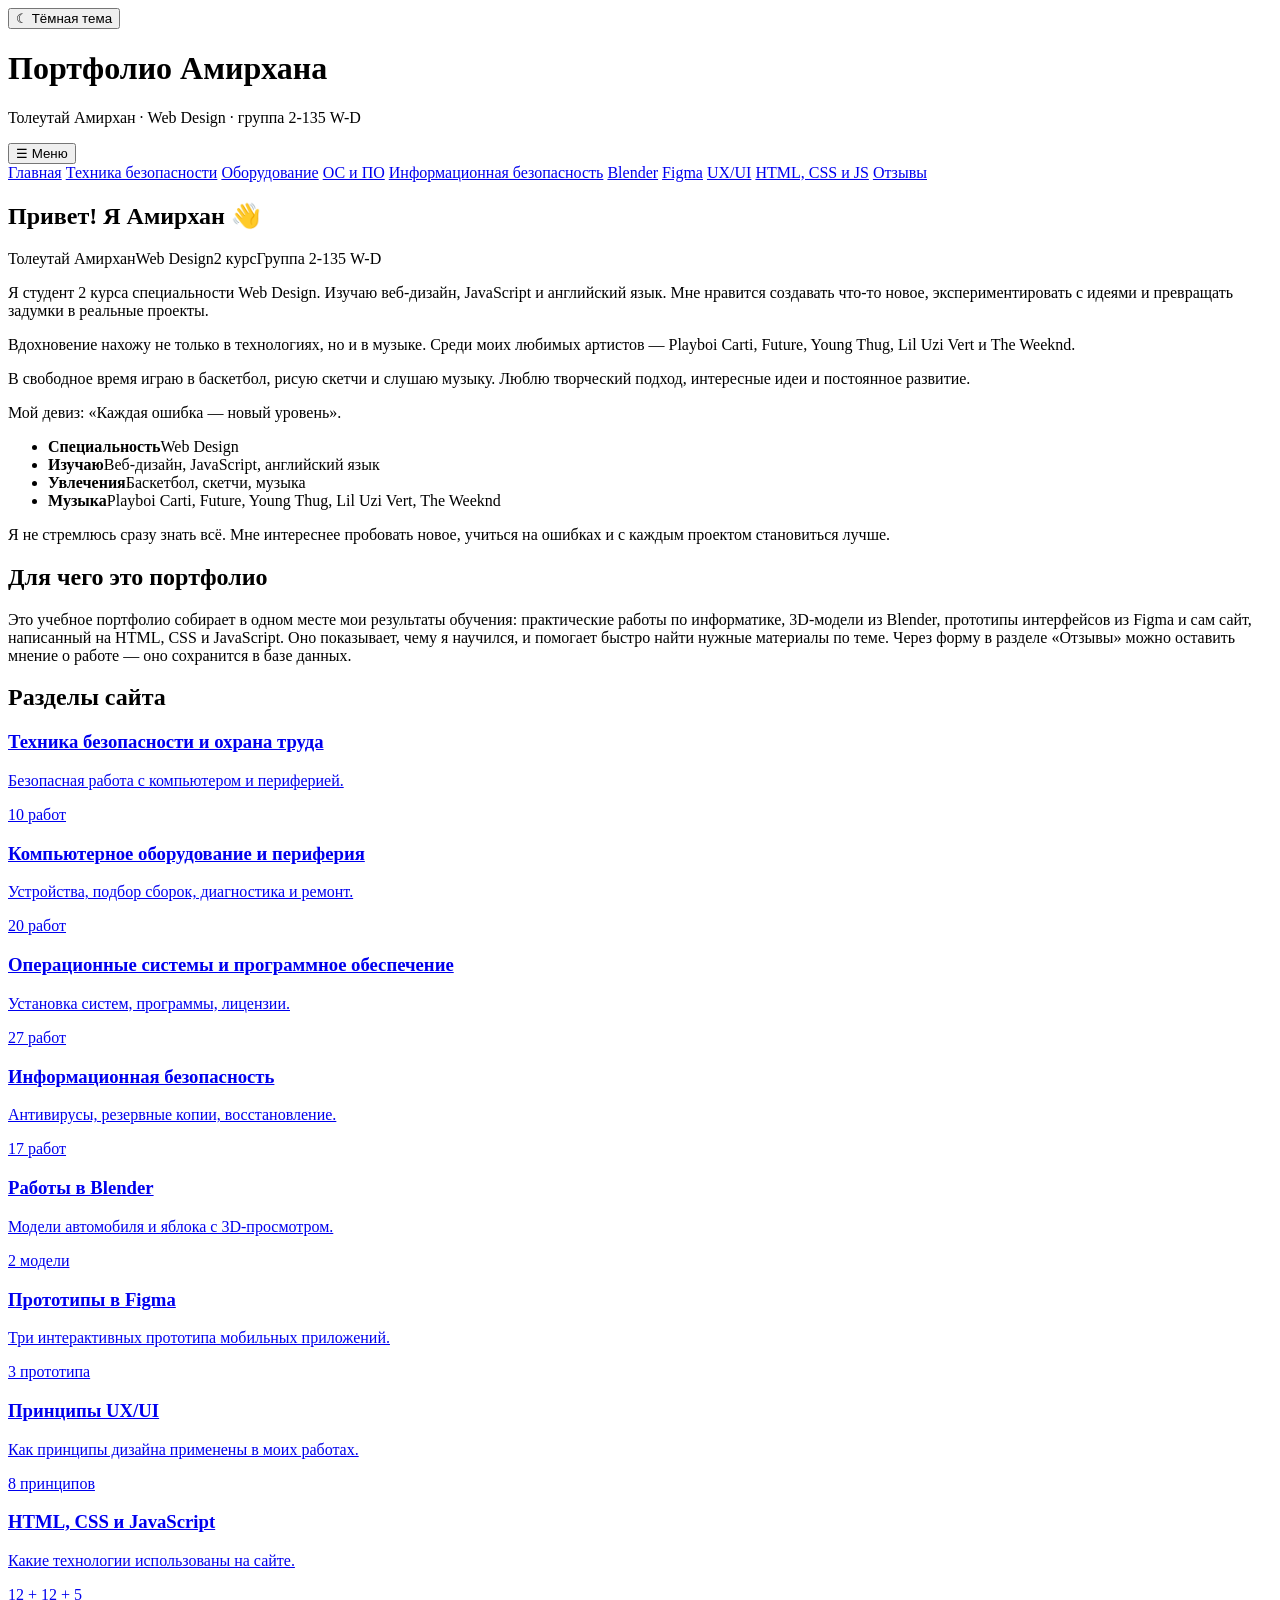
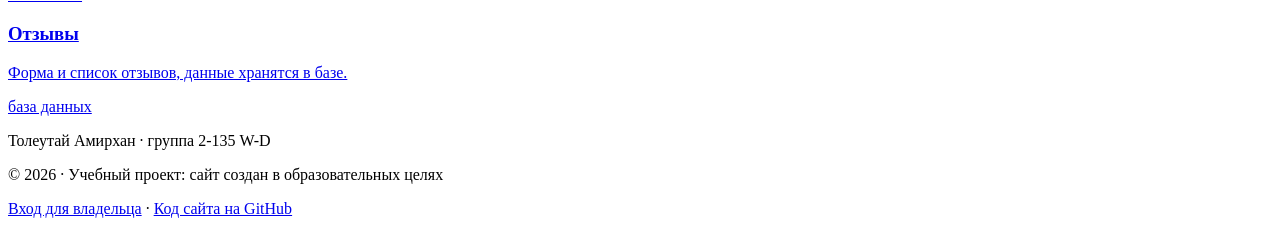
==== commit d37392c2: "Add files via upload" ====
--- a/index.html
+++ b/index.html
@@ -3,721 +3,114 @@
 <head>
   <meta charset="UTF-8">
   <meta name="viewport" content="width=device-width, initial-scale=1.0">
-  <title>Практические работы - Амирхан</title>
-  <link rel="stylesheet" href="styles.css">
+  <title>Главная — Толеутай Амирхан</title>
+  <meta name="description" content="Учебное портфолио студента Web Design: практические работы, Blender, Figma, UX/UI, HTML, CSS и JavaScript.">
+  <link rel="stylesheet" href="css/styles.css">
+  <script>try{var t=localStorage.getItem('theme');if(t)document.documentElement.setAttribute('data-theme',t);}catch(e){}</script>
 </head>
-<body class="neo-page">
+<body>
 
 <header class="site-header">
-  <h1>Практические работы по информатике</h1>
-  <p>Амирхан · ноябрь 2026</p>
+  <button type="button" class="theme-toggle" id="themeToggle" aria-pressed="false">☾ Тёмная тема</button>
+  <h1>Портфолио Амирхана</h1>
+  <p>Толеутай Амирхан · Web Design · группа 2-135 W-D</p>
 </header>
 
-<nav class="site-nav">
-<a href="october.html" class="nav-link">← Октябрь</a>
-  <a href="#d2" class="nav-link">2 ноября</a>
-  <a href="#d3" class="nav-link">3 ноября</a>
-  <a href="#d4" class="nav-link">4 ноября</a>
-  <a href="#d5" class="nav-link">5 ноября</a>
+<button type="button" class="menu-toggle" id="menuToggle" aria-expanded="false" aria-controls="siteNav">☰ Меню</button>
+<nav class="site-nav" id="siteNav" aria-label="Основное меню">
+    <a href="index.html" class="active" aria-current="page">Главная</a>
+    <a href="safety.html">Техника безопасности</a>
+    <a href="hardware.html">Оборудование</a>
+    <a href="software.html">ОС и ПО</a>
+    <a href="security.html">Информационная безопасность</a>
+    <a href="blender.html">Blender</a>
+    <a href="figma.html">Figma</a>
+    <a href="ux-ui.html">UX/UI</a>
+    <a href="html-css.html">HTML, CSS и JS</a>
+    <a href="reviews.html">Отзывы</a>
 </nav>
 
-<main class="page-content">
-
-<!-- ========== 2 НОЯБРЯ ========== -->
-<section id="d2" class="section">
-  <h2 class="date date-sticker">2 ноября 2026</h2>
-
-  <article class="entry-card">
-    <h3>1. Сравнительная таблица ОС</h3>
-    <table class="data-table">
-      <tr><th>Критерий</th><th>Windows</th><th>macOS</th><th>Linux</th></tr>
-      <tr><td>Год выпуска</td><td>1985</td><td>2001</td><td>1991</td></tr>
-      <tr><td>Разработчик</td><td>Microsoft</td><td>Apple</td><td>Сообщество</td></tr>
-      <tr><td>Устройства</td><td>ПК, ноутбуки</td><td>MacBook, iMac</td><td>ПК, серверы</td></tr>
-      <tr><td>Стоимость</td><td>Платная</td><td>Бесплатная*</td><td>Бесплатная</td></tr>
-      <tr><td>Безопасность</td><td>Высокая</td><td>Высокая</td><td>Высокая</td></tr>
-    </table>
-    <p class="note">* macOS бесплатна для владельцев устройств Apple.</p>
-  </article>
-
-  <article class="entry-card">
-    <h3>3. Системные требования ОС</h3>
-    <table class="data-table">
-      <tr><th>Критерии</th><th>Windows 11</th><th>macOS</th><th>Ubuntu Linux</th></tr>
-      <tr><td>Процессор</td><td>1 ГГц, 2 ядра</td><td>Apple / Intel</td><td>2 ГГц, 2 ядра</td></tr>
-      <tr><td>ОЗУ</td><td>4 ГБ</td><td>Зависит от Mac</td><td>4 ГБ</td></tr>
-      <tr><td>Место на диске</td><td>64 ГБ</td><td>Зависит от Mac</td><td>25 ГБ</td></tr>
-      <tr><td>Видеокарта</td><td>DirectX 12</td><td>Совместимая с Mac</td><td>Поддержка 3D</td></tr>
-      <tr><td>Тип устройства</td><td>ПК, ноутбук</td><td>MacBook, iMac</td><td>ПК, ноутбук</td></tr>
-    </table>
-  </article>
-
-  <article class="entry-card">
-    <h3>4. Подготовка к установке ОС</h3>
-    <ol>
-      <li>Проверка совместимости с системными требованиями.</li>
-      <li>Резервное копирование важных файлов.</li>
-      <li>Проверка оборудования (диск, ОЗУ).</li>
-      <li>Скачать ISO с официального сайта.</li>
-      <li>Создать загрузочную флешку.</li>
-      <li>Настроить BIOS/UEFI - выбрать USB.</li>
-      <li>Запустить установку.</li>
-    </ol>
-  </article>
-
-  <article class="entry-card">
-    <h3>5. Способы установки ОС</h3>
-    <table class="data-table">
-      <tr><th>Способ</th><th>Описание</th><th>Плюсы</th><th>Минусы</th></tr>
-      <tr><td>USB-флешка</td><td>С загрузочной флешки</td><td>Быстро, удобно</td><td>Нужно подготовить флешку</td></tr>
-      <tr><td>DVD-диск</td><td>С установочного диска</td><td>Простой способ</td><td>Нужен DVD-привод</td></tr>
-      <tr><td>Через интернет</td><td>Загрузка из сети</td><td>Не нужен диск</td><td>Нужен стабильный интернет</td></tr>
-      <tr><td>По сети (PXE)</td><td>С сетевого сервера</td><td>Для многих ПК</td><td>Нужна настройка сервера</td></tr>
-      <tr><td>Восстановление</td><td>Из резервной копии</td><td>Сохраняет настройки</td><td>Нужна заранее созданная копия</td></tr>
-      <tr><td>Виртуальная машина</td><td>Внутри программы</td><td>Несколько ОС на одном ПК</td><td>Требует ресурсов</td></tr>
-    </table>
-  </article>
-
-  <article class="entry-card">
-    <h3>6. Создание загрузочной флешки</h3>
-    <p><strong>Нужно:</strong> ПК с интернетом, USB от 8 ГБ, Media Creation Tool.</p>
-    <ol>
-      <li>Вставить флешку и сохранить с неё важные файлы.</li>
-      <li>Скачать Media Creation Tool с сайта Microsoft.</li>
-      <li>Запустить, принять условия, выбрать язык и версию Windows.</li>
-      <li>Выбрать «USB-устройство флэш-памяти» и свою флешку.</li>
-      <li>Дождаться записи и безопасно извлечь флешку.</li>
-    </ol>
-    <p class="warn">Во время записи нельзя вытаскивать флешку.</p>
-  </article>
-
-  <article class="entry-card">
-    <h3>7. Параметры BIOS / UEFI</h3>
-    <ul>
-      <li><strong>Boot Priority</strong> - порядок загрузки (для установки выбрать USB).</li>
-      <li><strong>Boot Mode</strong> - UEFI или Legacy BIOS.</li>
-      <li><strong>Secure Boot</strong> - защита от непроверенных программ.</li>
-      <li><strong>USB Boot</strong> - разрешает загрузку с USB.</li>
-      <li><strong>SATA Mode</strong> - AHCI или RAID.</li>
-      <li><strong>TPM 2.0</strong> - нужен для Windows 11.</li>
-      <li><strong>Fast Boot</strong> - ускоряет запуск, иногда мешает загрузке с флешки.</li>
-      <li><strong>Date and Time</strong> - дата и время.</li>
+<main class="page-content" id="content">
+<section class="hero" aria-labelledby="hello">
+  <div class="hero-main">
+    <h2 id="hello">Привет! Я Амирхан 👋</h2>
+    <p><span class="badge">Толеутай Амирхан</span><span class="badge">Web Design</span><span class="badge">2 курс</span><span class="badge">Группа 2-135 W-D</span></p>
+    <p>Я студент 2 курса специальности Web Design. Изучаю веб-дизайн, JavaScript и английский язык. Мне нравится создавать что-то новое, экспериментировать с идеями и превращать задумки в реальные проекты.</p>
+    <p>Вдохновение нахожу не только в технологиях, но и в музыке. Среди моих любимых артистов — Playboi Carti, Future, Young Thug, Lil Uzi Vert и The Weeknd.</p>
+    <p>В свободное время играю в баскетбол, рисую скетчи и слушаю музыку. Люблю творческий подход, интересные идеи и постоянное развитие.</p>
+    <p class="motto">Мой девиз: «Каждая ошибка — новый уровень».</p>
+  </div>
+  <aside class="hero-side" aria-label="Коротко обо мне">
+    <ul class="fact-list">
+      <li><strong>Специальность</strong>Web Design</li>
+      <li><strong>Изучаю</strong>Веб-дизайн, JavaScript, английский язык</li>
+      <li><strong>Увлечения</strong>Баскетбол, скетчи, музыка</li>
+      <li><strong>Музыка</strong>Playboi Carti, Future, Young Thug, Lil Uzi Vert, The Weeknd</li>
     </ul>
-  </article>
-
-  <article class="entry-card">
-    <h3>9. Файловые системы</h3>
-    <table class="data-table">
-      <tr><th>ФС</th><th>Где используется</th><th>Плюсы</th><th>Минусы</th></tr>
-      <tr><td>FAT32</td><td>Флешки, карты памяти</td><td>Работает везде</td><td>Файлы не больше 4 ГБ</td></tr>
-      <tr><td>NTFS</td><td>Windows, диски</td><td>Надёжная, большие файлы</td><td>Слабая поддержка другими ОС</td></tr>
-      <tr><td>exFAT</td><td>Флешки, внешние диски</td><td>Большие файлы, Windows + macOS</td><td>Меньше функций защиты</td></tr>
-      <tr><td>ext4</td><td>Linux</td><td>Надёжная, быстрая</td><td>Windows без доп. программ не читает</td></tr>
-      <tr><td>APFS</td><td>macOS</td><td>Хороша для SSD, шифрование</td><td>В основном только Apple</td></tr>
-    </table>
-  </article>
-
-  <article class="entry-card">
-    <h3>10. Установка Windows</h3>
-    <ol>
-      <li>Подготовить загрузочную флешку и сохранить важные файлы.</li>
-      <li>Вставить флешку → Boot Menu (F2 / F12 / Del / Esc) → выбрать USB.</li>
-      <li>Выбрать язык → «Установить» → ключ (если есть) → версию ОС.</li>
-      <li>Принять лицензию → «Выборочная» → выбрать диск.</li>
-      <li>Дождаться окончания, настроить систему, установить драйверы.</li>
-    </ol>
-    <p class="warn">Не выключайте ПК во время установки. Используйте только официальный образ.</p>
-  </article>
-
-  <article class="entry-card">
-    <h3>11. Ubuntu и Linux Mint</h3>
-    <table class="data-table">
-      <tr><th>Характеристика</th><th>Ubuntu</th><th>Linux Mint</th></tr>
-      <tr><td>Разработчик</td><td>Canonical</td><td>Linux Mint Team</td></tr>
-      <tr><td>Основа</td><td>Debian</td><td>Ubuntu / Debian</td></tr>
-      <tr><td>Интерфейс</td><td>GNOME</td><td>Cinnamon</td></tr>
-      <tr><td>Удобство</td><td>Современный</td><td>Похож на Windows</td></tr>
-      <tr><td>Производительность</td><td>Больше ресурсов</td><td>Есть лёгкая версия Xfce</td></tr>
-      <tr><td>ОЗУ</td><td>От 6 ГБ</td><td>От 2 ГБ (рек. 4 ГБ)</td></tr>
-      <tr><td>Стоимость</td><td>Бесплатная</td><td>Бесплатная</td></tr>
-    </table>
-  </article>
-
-  <article class="entry-card">
-    <h3>12. Первоначальная настройка ОС</h3>
-    <ol>
-      <li>Язык и регион.</li>
-      <li>Дата и время.</li>
-      <li>Подключение к интернету.</li>
-      <li>Создание учётной записи.</li>
-      <li>Настройки конфиденциальности.</li>
-      <li>Установка драйверов.</li>
-      <li>Обновление системы.</li>
-      <li>Установка нужных программ.</li>
-      <li>Настройка рабочего стола.</li>
-      <li>Проверка работы устройств.</li>
-    </ol>
-  </article>
-
-  <article class="entry-card">
-    <h3>13. Создание учётной записи Microsoft</h3>
-    <ol>
-      <li>Пуск → Параметры → Учётные записи → Другие пользователи.</li>
-      <li>«Добавить учётную запись».</li>
-      <li>Выбрать Microsoft или локальную учётную запись.</li>
-      <li>Ввести имя, пароль и контрольные вопросы.</li>
-      <li>При необходимости сделать администратором.</li>
-      <li>Выйти и войти в новую учётную запись.</li>
-    </ol>
-  </article>
-
-  <article class="entry-card">
-    <h3>14. Основные драйверы</h3>
-    <ul>
-      <li>Видеокарта - изображение и графика</li>
-      <li>Звуковая карта - колонки, наушники, микрофон</li>
-      <li>Сетевая карта (LAN) - интернет по кабелю</li>
-      <li>Wi-Fi - беспроводная сеть</li>
-      <li>Чипсет - работа материнской платы</li>
-      <li>Bluetooth - беспроводные устройства</li>
-      <li>USB - порты и устройства</li>
-      <li>Принтер и сканер</li>
-    </ul>
-  </article>
+    <p>Я не стремлюсь сразу знать всё. Мне интереснее пробовать новое, учиться на ошибках и с каждым проектом становиться лучше.</p>
+  </aside>
 </section>
 
-<!-- ========== 3 НОЯБРЯ ========== -->
-<section id="d3" class="section">
-  <h2 class="date date-sticker">3 ноября 2026</h2>
+<h2 class="section-title">Для чего это портфолио</h2>
+<p class="intro">Это учебное портфолио собирает в одном месте мои результаты обучения: практические работы по информатике, 3D-модели из Blender, прототипы интерфейсов из Figma и сам сайт, написанный на HTML, CSS и JavaScript. Оно показывает, чему я научился, и помогает быстро найти нужные материалы по теме. Через форму в разделе «Отзывы» можно оставить мнение о работе — оно сохранится в базе данных.</p>
 
-  <article class="entry-card">
-    <h3>1. Антивирусные программы</h3>
-    <table class="data-table">
-      <tr><th>Функция</th><th>Kaspersky</th><th>ESET NOD32</th><th>Windows Defender</th><th>Avast</th></tr>
-      <tr><td>Защита от вирусов</td><td>Да</td><td>Да</td><td>Да</td><td>Да</td></tr>
-      <tr><td>Проверка файлов</td><td>Да</td><td>Да</td><td>Да</td><td>Да</td></tr>
-      <tr><td>Защита в реальном времени</td><td>Да</td><td>Да</td><td>Да</td><td>Да</td></tr>
-      <tr><td>Удаление вирусов</td><td>Да</td><td>Да</td><td>Да</td><td>Да</td></tr>
-      <tr><td>Защита от фишинга</td><td>Да</td><td>Да</td><td>Да</td><td>Да</td></tr>
-      <tr><td>Проверка флешек</td><td>Да</td><td>Да</td><td>Да</td><td>Да</td></tr>
-      <tr><td>Защита от шпионского ПО</td><td>Да</td><td>Да</td><td>Да</td><td>Да</td></tr>
-      <tr><td>Защита интернета</td><td>Да</td><td>Да</td><td>Да</td><td>Да</td></tr>
-      <tr><td>Брандмауэр</td><td>Да</td><td>В расширенных версиях</td><td>Да</td><td>Да</td></tr>
-    </table>
-  </article>
-
-  <article class="entry-card">
-    <h3>2. Восстановление приложения</h3>
-    <ol>
-      <li>Закрыть и снова запустить приложение.</li>
-      <li>Перезагрузить компьютер.</li>
-      <li>Проверить обновления приложения и Windows.</li>
-      <li>Проверить приложение антивирусом.</li>
-      <li>Параметры → Приложения → «Исправить».</li>
-      <li>Сбросить настройки или переустановить.</li>
-    </ol>
-  </article>
-
-  <article class="entry-card">
-    <h3>3. Ошибки при установке программ</h3>
-    <table class="data-table">
-      <tr><th>№</th><th>Ошибка</th><th>Причина</th><th>Устранение</th></tr>
-      <tr><td>1</td><td>Недостаточно места</td><td>Мало места на диске</td><td>Освободить диск</td></tr>
-      <tr><td>2</td><td>Повреждён файл</td><td>Ошибка скачивания</td><td>Скачать заново</td></tr>
-      <tr><td>3</td><td>Несовместимость</td><td>Не подходит версия Windows</td><td>Совместимая версия</td></tr>
-      <tr><td>4</td><td>Ошибка драйверов</td><td>Устаревшие драйверы</td><td>Обновить драйверы</td></tr>
-      <tr><td>5</td><td>Нет прав</td><td>Нет прав администратора</td><td>Запуск от администратора</td></tr>
-      <tr><td>6</td><td>Нет интернета</td><td>Нестабильное соединение</td><td>Проверить сеть</td></tr>
-      <tr><td>7</td><td>Установка зависает</td><td>Сбой или конфликт</td><td>Перезагрузить ПК</td></tr>
-      <tr><td>8</td><td>Антивирус блокирует</td><td>Файл как угроза</td><td>Проверить файл</td></tr>
-      <tr><td>9</td><td>Мало ресурсов</td><td>Слабый ПК</td><td>Проверить требования</td></tr>
-      <tr><td>10</td><td>Неправильный раздел</td><td>Ошибка выбора диска</td><td>Проверить разделы</td></tr>
-    </table>
-  </article>
-
-  <article class="entry-card">
-    <h3>4. Подготовка к установке Office</h3>
-    <ol>
-      <li>Проверить системные требования (обычно 64-бит, 2–4 ГБ ОЗУ).</li>
-      <li>Определить разрядность системы.</li>
-      <li>Убедиться в правах администратора.</li>
-      <li>Освободить место и закрыть приложения.</li>
-      <li>Сделать резервную копию документов.</li>
-    </ol>
-  </article>
-
-  <article class="entry-card">
-    <h3>5. ПО для PDF</h3>
-    <table class="data-table">
-      <tr><th>Программа</th><th>Функции</th><th>Особенности</th></tr>
-      <tr><td>Adobe Acrobat Reader</td><td>Просмотр, печать, формы, подпись</td><td>Популярная</td></tr>
-      <tr><td>Foxit PDF Reader</td><td>Просмотр, комментарии, подпись</td><td>Удобный интерфейс</td></tr>
-      <tr><td>PDF-XChange Editor</td><td>Редактирование, объединение</td><td>Много инструментов</td></tr>
-      <tr><td>SumatraPDF</td><td>Просмотр и поиск</td><td>Быстрая и лёгкая</td></tr>
-      <tr><td>Microsoft Edge</td><td>Просмотр, печать</td><td>Уже установлен</td></tr>
-    </table>
-  </article>
-
-  <article class="entry-card">
-    <h3>6. Видеоконференции</h3>
-    <table class="data-table">
-      <tr><th>Программа</th><th>Функции</th><th>Особенности</th></tr>
-      <tr><td>Zoom</td><td>Звонки, чат, запись, экран</td><td>Удобна для учёбы</td></tr>
-      <tr><td>Microsoft Teams</td><td>Видео, переписка, файлы</td><td>Работа и учёба</td></tr>
-      <tr><td>Google Meet</td><td>Звонки, экран, субтитры</td><td>В браузере</td></tr>
-      <tr><td>Skype</td><td>Звонки, сообщения, файлы</td><td>Личное общение</td></tr>
-      <tr><td>Cisco Webex</td><td>Конференции, запись</td><td>Деловые встречи</td></tr>
-    </table>
-  </article>
-
-  <article class="entry-card">
-    <h3>7. Программы для аудио и видео</h3>
-    <p><strong>Аудио:</strong> Audacity, Adobe Audition, FL Studio, AIMP, REAPER.</p>
-    <p><strong>Видео:</strong> Adobe Premiere Pro, DaVinci Resolve, CapCut, Shotcut, OBS Studio, VLC.</p>
-  </article>
-
-  <article class="entry-card">
-    <h3>8. Программы резервного копирования</h3>
-    <ul>
-      <li>Acronis Cyber Protect - файлы, диски, система</li>
-      <li>AOMEI Backupper - файлы, папки, ОС</li>
-      <li>Veeam Agent - восстановление после сбоев</li>
-      <li>EaseUS Todo Backup - автоматические копии</li>
-      <li>Macrium Reflect - копии дисков</li>
-      <li>Duplicati - копирование в облако с шифрованием</li>
-      <li>Windows File History - копии личных файлов</li>
-      <li>Windows Backup - настройки в облаке</li>
-    </ul>
-  </article>
-
-  <article class="entry-card">
-    <h3>9. Установка прикладных программ</h3>
-    <ol>
-      <li>Проверить требования и совместимость.</li>
-      <li>Проверить свободное место.</li>
-      <li>Скачать с официального сайта.</li>
-      <li>Запустить от имени администратора.</li>
-      <li>Выбрать компоненты и дождаться установки.</li>
-      <li>Перезагрузить при необходимости.</li>
-      <li>Активировать, настроить, обновить.</li>
-      <li>Проверить работу на тестовом файле.</li>
-    </ol>
-  </article>
-
-<article class="entry-card">
-  <h3>10. Основные способы защиты ПК от вредоносного ПО (схема)</h3>
-  <div class="schema">
-    <img src="images/schema-zashita.png" alt="Основные способы защиты ПК от вредоносного ПО">
-  </div>
-</article>
-
-  <article class="entry-card">
-    <h3>11. Defender и Kaspersky</h3>
-    <table class="data-table">
-      <tr><th>Функция</th><th>Microsoft Defender</th><th>Kaspersky Standard</th></tr>
-      <tr><td>Защита от вирусов</td><td>Есть</td><td>Есть</td></tr>
-      <tr><td>Проверка файлов</td><td>Есть</td><td>Есть</td></tr>
-      <tr><td>Защита в реальном времени</td><td>Есть</td><td>Есть</td></tr>
-      <tr><td>Защита от фишинга</td><td>Есть</td><td>Есть</td></tr>
-      <tr><td>Сетевой экран</td><td>Есть</td><td>Есть</td></tr>
-      <tr><td>Карантин</td><td>Есть</td><td>Есть</td></tr>
-      <tr><td>Защита от вымогателей</td><td>Есть</td><td>Есть</td></tr>
-      <tr><td>Дополнительно</td><td>SmartScreen</td><td>Оптимизация системы</td></tr>
-    </table>
-  </article>
-
-  <article class="entry-card">
-    <h3>12. Установка антивируса</h3>
-    <ol>
-      <li>Выбрать программу и проверить требования.</li>
-      <li>Скачать с официального сайта.</li>
-      <li>Установить, перезагрузить при необходимости.</li>
-      <li>Обновить базы, включить защиту в реальном времени.</li>
-      <li>Запустить быструю проверку.</li>
-    </ol>
-  </article>
-
-  <article class="entry-card">
-    <h3>13. Параметры настройки антивируса</h3>
-    <ul>
-      <li>Защита в реальном времени</li>
-      <li>Автообновление баз</li>
-      <li>Частота и тип проверки</li>
-      <li>Настройки карантина</li>
-      <li>Проверка загружаемых файлов</li>
-      <li>Защита почты и интернета</li>
-      <li>Блокировка подозрительных сайтов</li>
-      <li>Защита от программ-вымогателей</li>
-      <li>Уведомления и автоудаление угроз</li>
-    </ul>
-  </article>
-</section>
-
-<!-- ========== 4 НОЯБРЯ ========== -->
-<section id="d4" class="section">
-  <h2 class="date date-sticker">4 ноября 2026</h2>
-
-  <article class="entry-card">
-    <h3>1. Лицензионное и нелицензионное ПО</h3>
-    <table class="data-table">
-      <tr><th>Критерий</th><th>Лицензионное</th><th>Нелицензионное</th></tr>
-      <tr><td>Законность</td><td>На законных основаниях</td><td>Нарушает лицензию</td></tr>
-      <tr><td>Стоимость</td><td>Платное или бесплатное</td><td>Часто бесплатно</td></tr>
-      <tr><td>Обновления</td><td>Официальные</td><td>Могут отсутствовать</td></tr>
-      <tr><td>Безопасность</td><td>Проверяется разработчиком</td><td>Может содержать вирусы</td></tr>
-      <tr><td>Поддержка</td><td>Есть</td><td>Обычно нет</td></tr>
-      <tr><td>Надёжность</td><td>Предсказуемая</td><td>Возможны сбои</td></tr>
-      <tr><td>Активация</td><td>Официальный ключ / аккаунт</td><td>Незаконный активатор</td></tr>
-    </table>
-  </article>
-
-  <article class="entry-card">
-    <h3>2. Установка лицензионного ПО</h3>
-    <ol>
-      <li>Найти официальный сайт разработчика.</li>
-      <li>Выбрать и скачать программу.</li>
-      <li>Проверить файл антивирусом.</li>
-      <li>Установить, принять лицензию.</li>
-      <li>Ввести ключ или войти в аккаунт.</li>
-      <li>Проверить активацию.</li>
-    </ol>
-  </article>
-
-  <article class="entry-card">
-    <h3>3. Работа с нелицензионным ПО</h3>
-    <ol>
-      <li>Определить нужную программу.</li>
-      <li>Найти бесплатную или пробную версию на официальном сайте.</li>
-      <li>Скачать, проверить антивирусом и установить.</li>
-      <li>Настроить и проверить работу.</li>
-    </ol>
-    <p class="warn">Использование взломанных активаторов может привести к заражению компьютера и потере данных.</p>
-  </article>
-
-  <article class="entry-card">
-    <h3>4. Почему нужно обновлять ПО</h3>
-    <ul>
-      <li>Устранение ошибок</li>
-      <li>Закрытие уязвимостей</li>
-      <li>Защита от новых вирусов</li>
-      <li>Улучшение производительности</li>
-      <li>Новые функции</li>
-      <li>Совместимость с современными устройствами</li>
-      <li>Повышение стабильности</li>
-    </ul>
-  </article>
-
-  <article class="entry-card">
-    <h3>5. Угрозы информационной безопасности</h3>
-    <table class="data-table">
-      <tr><th>Угроза</th><th>Описание</th></tr>
-      <tr><td>Вирусы</td><td>Заражают файлы и программы</td></tr>
-      <tr><td>Трояны</td><td>Маскируются под полезные программы</td></tr>
-      <tr><td>Шпионское ПО</td><td>Собирает личную информацию</td></tr>
-      <tr><td>Вымогатели</td><td>Блокируют файлы и требуют деньги</td></tr>
-      <tr><td>Фишинг</td><td>Кража паролей через поддельные сайты</td></tr>
-      <tr><td>Взлом аккаунтов</td><td>Доступ к чужим учётным записям</td></tr>
-      <tr><td>Утечка данных</td><td>Распространение личной информации</td></tr>
-      <tr><td>Физические угрозы</td><td>Кража или повреждение компьютера</td></tr>
-    </table>
-  </article>
-
-  <article class="entry-card">
-    <h3>7. Защита ПК от вредоносного ПО</h3>
-    <ol>
-      <li>Установить антивирус.</li>
-      <li>Включить брандмауэр Windows.</li>
-      <li>Регулярно обновлять систему.</li>
-      <li>Не скачивать файлы с неизвестных сайтов.</li>
-      <li>Не открывать подозрительные ссылки.</li>
-      <li>Проверять USB-накопители.</li>
-      <li>Не запускать неизвестные программы.</li>
-      <li>Работать под обычной учётной записью.</li>
-      <li>Регулярно проверять компьютер.</li>
-      <li>Делать резервные копии.</li>
-    </ol>
-  </article>
-
-  <article class="entry-card">
-    <h3>8. Защита учётных записей</h3>
-    <ol>
-      <li>Сложные и уникальные пароли.</li>
-      <li>Не сообщать пароли другим.</li>
-      <li>Включить двухфакторную аутентификацию.</li>
-      <li>Не переходить по подозрительным ссылкам.</li>
-      <li>Не сохранять пароли на чужих ПК.</li>
-      <li>Использовать менеджер паролей.</li>
-      <li>Не публиковать личные данные.</li>
-      <li>Выходить из аккаунтов на чужих устройствах.</li>
-      <li>Проверять активные сеансы.</li>
-      <li>Не использовать один пароль везде.</li>
-    </ol>
-  </article>
-
-  <article class="entry-card">
-    <h3>9. Многофакторная аутентификация</h3>
-    <ol>
-      <li>Настройки учётной записи → Безопасность.</li>
-      <li>Найти «Двухфакторная аутентификация».</li>
-      <li>Выбрать способ подтверждения.</li>
-      <li>Подключить приложение или телефон.</li>
-      <li>Подтвердить кодом и сохранить резервные коды.</li>
-      <li>Проверить вход.</li>
-    </ol>
-  </article>
-
-  <article class="entry-card">
-    <h3>10. План резервного копирования</h3>
-    <ol>
-      <li>Определить важные файлы.</li>
-      <li>Выбрать место хранения.</li>
-      <li>Создать папку для копий.</li>
-      <li>Скопировать документы и фото.</li>
-      <li>Настроить автоматическое копирование.</li>
-      <li>Делать копии регулярно.</li>
-      <li>Хранить копию отдельно от компьютера.</li>
-      <li>Проверять возможность восстановления.</li>
-    </ol>
-  </article>
-
-  <article class="entry-card">
-    <h3>11. Носители резервных копий</h3>
-    <table class="data-table">
-      <tr><th>Носитель</th><th>Плюсы</th><th>Минусы</th></tr>
-      <tr><td>HDD</td><td>Большой объём, низкая цена</td><td>Чувствителен к ударам</td></tr>
-      <tr><td>SSD</td><td>Высокая скорость</td><td>Дороже</td></tr>
-      <tr><td>USB-флешка</td><td>Удобно переносить</td><td>Легко потерять</td></tr>
-      <tr><td>DVD</td><td>Не нужен интернет</td><td>Маленький объём</td></tr>
-      <tr><td>Облако</td><td>Доступ из разных мест</td><td>Нужен интернет</td></tr>
-      <tr><td>NAS</td><td>Большие объёмы</td><td>Дорогое оборудование</td></tr>
-    </table>
-  </article>
-
-  <article class="entry-card">
-    <h3>12. Восстановление данных</h3>
-    <ol>
-      <li>Корзина Windows - недавно удалённые файлы.</li>
-      <li>Резервная копия - из заранее сохранённой копии.</li>
-      <li>История файлов - предыдущие версии.</li>
-      <li>Точка восстановления - системные настройки.</li>
-      <li>Программы восстановления (Recuva, PhotoRec).</li>
-      <li>Специализированный сервис - при физическом повреждении.</li>
-    </ol>
-    <p class="warn">Прекратите запись на повреждённый накопитель.</p>
-  </article>
-
-  <article class="entry-card">
-    <h3>13. Восстановление ОС</h3>
-    <ol>
-      <li>Точка восстановления.</li>
-      <li>Восстановление при загрузке.</li>
-      <li>Проверка системных файлов: <code>sfc /scannow</code>.</li>
-      <li>Сброс Windows (с сохранением файлов).</li>
-      <li>Загрузочная флешка - восстановление или переустановка.</li>
-    </ol>
-    <p class="note">Сначала простые способы. Переустановку - только если остальное не помогло.</p>
-  </article>
-
-  <article class="entry-card">
-    <h3>14. Безопасное хранение в облаке</h3>
-    <ol>
-      <li>Известные сервисы + сложный пароль + 2FA.</li>
-      <li>Не передавать ссылки с доступом посторонним.</li>
-      <li>Проверять настройки общего доступа.</li>
-      <li>Не загружать конфиденциальные документы в открытые папки.</li>
-      <li>Шифровать важные файлы.</li>
-      <li>Проверять синхронизацию.</li>
-      <li>Использовать официальные приложения.</li>
-    </ol>
-  </article>
-
-  <article class="entry-card">
-    <h3>15. Действия при потере данных</h3>
-    <ol>
-      <li>Прекратить работу с повреждённым накопителем.</li>
-      <li>Не записывать на него новые файлы.</li>
-      <li>Проверить корзину и резервные копии.</li>
-      <li>Попробовать восстановить предыдущую версию.</li>
-      <li>Использовать программу восстановления.</li>
-      <li>Сохранить восстановленное на другой носитель.</li>
-      <li>Проверить целостность и создать новую копию.</li>
-    </ol>
-  </article>
-
-<article class="entry-card">
-  <h3>16. Алгоритм защиты данных и действий при проблеме (схема)</h3>
-  <div class="schema">
-    <img src="images/schema-algoritm.png" alt="Алгоритм защиты данных и восстановления">
-  </div>
-</article>
-
-  <article class="entry-card">
-    <h3>17.1. Компьютер для студента</h3>
-    <p><strong>Бюджет:</strong> 280 000 – 320 000 тг.</p>
-    <table class="data-table">
-      <tr><th>Компонент</th><th>Характеристики</th><th>Цена</th><th>Почему</th></tr>
-      <tr><td>Процессор</td><td>Intel Core i3-12100 + кулер</td><td>65–70 тыс.</td><td>4/8 потоков, UHD 730</td></tr>
-      <tr><td>Плата</td><td>H610M / B760M DDR4</td><td>40–50 тыс.</td><td>Недорогая, стабильная</td></tr>
-      <tr><td>ОЗУ</td><td>16 ГБ (2×8) DDR4-3200</td><td>25–35 тыс.</td><td>Многозадачность</td></tr>
-      <tr><td>SSD</td><td>512 ГБ – 1 ТБ NVMe</td><td>30–50 тыс.</td><td>Быстрая система</td></tr>
-      <tr><td>БП</td><td>450–500 Вт 80+ Bronze</td><td>15–20 тыс.</td><td>С запасом</td></tr>
-      <tr><td>Корпус</td><td>Mid/Micro-Tower с фильтрами</td><td>15–25 тыс.</td><td>Обдув</td></tr>
-      <tr><td>Монитор</td><td>24" IPS Full HD 75–100 Гц</td><td>50–70 тыс.</td><td>Комфорт</td></tr>
-      <tr><td>Клавиатура + мышь</td><td>Проводной комплект</td><td>8–15 тыс.</td><td>Надёжно</td></tr>
-    </table>
-    <p><strong>Итого системник:</strong> 190–230 тыс. + периферия</p>
-    <p><strong>ОС:</strong> Windows 11 Home или Ubuntu 24.04. Office / LibreOffice, браузер, Zoom/Teams, Defender + Malwarebytes.</p>
-  </article>
-
-  <article class="entry-card">
-    <h3>17.2. Компьютер для бухгалтера</h3>
-    <p><strong>Бюджет:</strong> 320 000 – 380 000 тг.</p>
-    <table class="data-table">
-      <tr><th>Компонент</th><th>Характеристики</th><th>Цена</th><th>Почему</th></tr>
-      <tr><td>Процессор</td><td>Ryzen 5 5600 / i5-12400</td><td>60–90 тыс.</td><td>6 ядер - 1С и Excel</td></tr>
-      <tr><td>Плата</td><td>B550 / B760</td><td>45–65 тыс.</td><td>Стабильная, много USB</td></tr>
-      <tr><td>ОЗУ</td><td>32 ГБ (2×16) DDR4-3200</td><td>45–60 тыс.</td><td>Критично для 1С</td></tr>
-      <tr><td>SSD</td><td>1 ТБ NVMe</td><td>45–70 тыс.</td><td>Быстро + запас</td></tr>
-      <tr><td>БП</td><td>500–550 Вт 80+ Bronze</td><td>18–25 тыс.</td><td>Тихий</td></tr>
-      <tr><td>Корпус</td><td>С фильтрами</td><td>20–30 тыс.</td><td>Меньше пыли</td></tr>
-      <tr><td>Монитор</td><td>27" IPS Full HD / 2K</td><td>70–100 тыс.</td><td>Больше места</td></tr>
-      <tr><td>Клавиатура + мышь</td><td>Эргономичные</td><td>12–20 тыс.</td><td>Комфорт</td></tr>
-      <tr><td>ИБП (опц.)</td><td>600–1000 ВА</td><td>25–40 тыс.</td><td>Защита от скачков</td></tr>
-    </table>
-    <p><strong>Итого системник:</strong> ≈ 220–280 тыс. + периферия</p>
-    <p><strong>ОС:</strong> Windows 11 Pro. 1С, Office, Adobe Reader / Foxit, 7-Zip, Kaspersky или Defender.</p>
-  </article>
-
-  <article class="entry-card">
-    <h3>17.3. Компьютер для веб-разработчика</h3>
-    <p><strong>Бюджет:</strong> 420 000 – 520 000 тг.</p>
-    <table class="data-table">
-      <tr><th>Компонент</th><th>Характеристики</th><th>Цена</th><th>Почему</th></tr>
-      <tr><td>Процессор</td><td>Ryzen 5 5600/7600 или i5-12400F/13400</td><td>60–110 тыс.</td><td>Многопоточность, Docker</td></tr>
-      <tr><td>Плата</td><td>B550 / B650 / B760</td><td>55–80 тыс.</td><td>Быстрая память, M.2</td></tr>
-      <tr><td>ОЗУ</td><td>32 ГБ DDR4/DDR5</td><td>50–80 тыс.</td><td>Docker + IDE</td></tr>
-      <tr><td>SSD</td><td>1 ТБ NVMe PCIe 4.0</td><td>50–80 тыс.</td><td>Быстрые сборки</td></tr>
-      <tr><td>Видеокарта</td><td>Встроенная или RTX 3050 / RX 6600</td><td>0 / 120–180 тыс.</td><td>Дизайн / 3D</td></tr>
-      <tr><td>БП</td><td>550–650 Вт Bronze/Gold</td><td>25–40 тыс.</td><td>Запас</td></tr>
-      <tr><td>Корпус</td><td>Mesh-перед</td><td>25–40 тыс.</td><td>Охлаждение</td></tr>
-      <tr><td>Монитор</td><td>27" 1440p или 2×24"</td><td>90–140 тыс.</td><td>Продуктивность</td></tr>
-      <tr><td>Клавиатура + мышь</td><td>Механика + хорошая мышь</td><td>20–40 тыс.</td><td>Комфорт</td></tr>
-    </table>
-    <p><strong>Итого системник:</strong> ≈ 280–380 тыс. + периферия</p>
-    <p><strong>ОС и ПО:</strong> Windows 11 Pro + WSL2 или Ubuntu. VS Code / WebStorm, Node.js, Git, Docker, Chrome/Firefox/Edge, Postman, Figma.</p>
-  </article>
-</section>
-
-<!-- ========== 5 НОЯБРЯ ========== -->
-<section id="d5" class="section">
-  <h2 class="date date-sticker">5 ноября 2026</h2>
-
-  <article class="entry-card">
-    <h3>1.1. Внутренние устройства</h3>
-    <table class="data-table">
-      <tr><th>Устройство</th><th>Свойства</th><th>Польза</th><th>Поломки</th></tr>
-      <tr><td>Intel Core i5-9500F</td><td>6 ядер, 3.00 GHz</td><td>Обработка команд</td><td>Перегрев → очистить кулер</td></tr>
-      <tr><td>ОЗУ 4 GB 2400 MHz</td><td>Временное хранение</td><td>Работа программ</td><td>Нехватка → увеличить объём</td></tr>
-      <tr><td>NVIDIA Quadro P620</td><td>2 GB</td><td>Графика</td><td>Сбои → драйвер, охлаждение</td></tr>
-      <tr><td>Gigabyte H310M S2H</td><td>Чипсет H310</td><td>Связь компонентов</td><td>Порты → сервис</td></tr>
-      <tr><td>SSD PLEXTOR 256 GB</td><td>NVMe</td><td>Быстрая система</td><td>Ошибки → проверка, бэкап</td></tr>
-      <tr><td>BIOS AMI F12</td><td>13.08.2019</td><td>Запуск оборудования</td><td>Ошибки → настройки BIOS</td></tr>
-      <tr><td>Realtek GbE</td><td>Ethernet Up</td><td>Сеть</td><td>Нет связи → кабель, драйвер</td></tr>
-    </table>
-  </article>
-
-  <article class="entry-card">
-    <h3>1.2. Драйверы и ОС</h3>
-    <table class="data-table">
-      <tr><th>Компонент</th><th>Версия</th><th>Назначение</th><th>Проблемы</th></tr>
-      <tr><td>Драйвер NVIDIA</td><td>26.21.14.4292</td><td>Работа видеокарты</td><td>Обновить / переустановить</td></tr>
-      <tr><td>Realtek Ethernet</td><td>10.36.701.2019</td><td>Сеть</td><td>Переустановить драйвер</td></tr>
-      <tr><td>NVIDIA HD Audio</td><td>1.3.38.21</td><td>Звук по HDMI</td><td>Проверить настройки</td></tr>
-      <tr><td>Intel ME Interface</td><td>1914.12.0.1256</td><td>Функции Intel</td><td>Драйвер с сайта</td></tr>
-      <tr><td>SATA AHCI</td><td>10.0.19041.3636</td><td>Диски SATA</td><td>Проверить кабели</td></tr>
-      <tr><td>NVMe</td><td>10.0.19041.4355</td><td>NVMe SSD</td><td>Проверить накопитель</td></tr>
-      <tr><td>Windows 10 Pro</td><td>22H2 (19045)</td><td>Управление системой</td><td>Обновления, sfc /scannow</td></tr>
-    </table>
-  </article>
-
-  <article class="entry-card">
-    <h3>1.3. Установленные программы</h3>
-    <table class="data-table">
-      <tr><th>Программа</th><th>Версия</th><th>Назначение</th></tr>
-      <tr><td>Microsoft Office LTSC 2021</td><td>16.0.14334</td><td>Документы, таблицы</td></tr>
-      <tr><td>AIDA64 Extreme</td><td>8.00</td><td>Диагностика ПК</td></tr>
-      <tr><td>WinRAR</td><td>7.23</td><td>Архивы</td></tr>
-      <tr><td>Python</td><td>3.12.3</td><td>Программирование</td></tr>
-      <tr><td>MySQL Server</td><td>8.0.35</td><td>Базы данных</td></tr>
-      <tr><td>MySQL Workbench</td><td>8.0.34</td><td>Управление БД</td></tr>
-      <tr><td>Sublime Text</td><td>3</td><td>Редактор кода</td></tr>
-      <tr><td>Inkscape</td><td>1.4.3</td><td>Векторная графика</td></tr>
-      <tr><td>OneDrive</td><td>26.158</td><td>Облако</td></tr>
-      <tr><td>Java</td><td>8 Update 503</td><td>Запуск Java-программ</td></tr>
-      <tr><td>SolidCAM</td><td>2022</td><td>CAD / обработка</td></tr>
-      <tr><td>Team Fortress 2, Unturned, ETS2 Demo</td><td>-</td><td>Игры</td></tr>
-    </table>
-  </article>
-
-  <article class="entry-card">
-    <h3>2. Проверка периферии</h3>
-    <table class="data-table">
-      <tr><th>Устройство</th><th>Проверка</th><th>Результат</th></tr>
-      <tr><td>Клавиатура</td><td>Все клавиши по очереди</td><td>Работают</td></tr>
-      <tr><td>Клавиатура</td><td>Одновременное нажатие 3–4 клавиш</td><td>Работают</td></tr>
-      <tr><td>NumPad</td><td>Цифровой блок</td><td>Работает</td></tr>
-      <tr><td>Мышь</td><td>30 нажатий левой кнопки</td><td>Работает</td></tr>
-      <tr><td>Мышь</td><td>Правая и средняя кнопки</td><td>Работают</td></tr>
-      <tr><td>Мышь</td><td>Колёсико</td><td>Работает</td></tr>
-      <tr><td>Мышь</td><td>Двойные клики</td><td>Ложных нет</td></tr>
-    </table>
-  </article>
-
-  <article class="entry-card">
-  <h3>3. Работа с DistroSea (Debian)</h3>
-  <ol>
-    <li>
-      Открыть браузер → найти distrosea.com и выбрать Debian.
-      <div class="schema">
-        <img src="images/distrosea-1.png" alt="Выбор Debian на сайте DistroSea">
-      </div>
-    </li>
-    <li>
-      Выбрать доступную версию Debian.
-      <div class="schema">
-        <img src="images/distrosea-2.png" alt="Выбор версии Debian">
-      </div>
-    </li>
-    <li>
-      Нажать Start и дождаться рабочего стола XFCE.
-      <div class="schema">
-        <img src="images/distrosea-3.png" alt="Рабочий стол Debian XFCE">
-      </div>
-    </li>
-    <li>
-      Открыть Applications → Terminal Emulator.
-      <div class="schema">
-        <img src="images/distrosea-4.png" alt="Меню Applications">
-      </div>
-    </li>
-    <li>
-      Выполнить команды:<br>
-      <code>uname -a</code><br>
-      <code>cat /etc/os-release</code>
-      <div class="schema">
-        <img src="images/distrosea-5.png" alt="Результат команд в терминале">
-      </div>
-    </li>
-    <li>Ознакомиться с информацией и завершить сеанс.</li>
-  </ol>
-</article>
-</section>
-
+<h2 class="section-title">Разделы сайта</h2>
+<div class="card-grid">
+  <a class="topic-card" href="safety.html">
+    <h3>Техника безопасности и охрана труда</h3>
+    <p>Безопасная работа с компьютером и периферией.</p>
+    <span class="count">10 работ</span>
+  </a>
+  <a class="topic-card" href="hardware.html">
+    <h3>Компьютерное оборудование и периферия</h3>
+    <p>Устройства, подбор сборок, диагностика и ремонт.</p>
+    <span class="count">20 работ</span>
+  </a>
+  <a class="topic-card" href="software.html">
+    <h3>Операционные системы и программное обеспечение</h3>
+    <p>Установка систем, программы, лицензии.</p>
+    <span class="count">27 работ</span>
+  </a>
+  <a class="topic-card" href="security.html">
+    <h3>Информационная безопасность</h3>
+    <p>Антивирусы, резервные копии, восстановление.</p>
+    <span class="count">17 работ</span>
+  </a>
+  <a class="topic-card" href="blender.html">
+    <h3>Работы в Blender</h3>
+    <p>Модели автомобиля и яблока с 3D-просмотром.</p>
+    <span class="count">2 модели</span>
+  </a>
+  <a class="topic-card" href="figma.html">
+    <h3>Прототипы в Figma</h3>
+    <p>Три интерактивных прототипа мобильных приложений.</p>
+    <span class="count">3 прототипа</span>
+  </a>
+  <a class="topic-card" href="ux-ui.html">
+    <h3>Принципы UX/UI</h3>
+    <p>Как принципы дизайна применены в моих работах.</p>
+    <span class="count">8 принципов</span>
+  </a>
+  <a class="topic-card" href="html-css.html">
+    <h3>HTML, CSS и JavaScript</h3>
+    <p>Какие технологии использованы на сайте.</p>
+    <span class="count">12 + 12 + 5</span>
+  </a>
+  <a class="topic-card" href="reviews.html">
+    <h3>Отзывы</h3>
+    <p>Форма и список отзывов, данные хранятся в базе.</p>
+    <span class="count">база данных</span>
+  </a>
+</div>
 </main>
 
 <footer class="site-footer">
-  <p>Практические работы · Амирхан · 2–5 ноября 2026</p>
+  <p>Толеутай Амирхан · группа 2-135 W-D</p>
+  <p>© 2026 · Учебный проект: сайт создан в образовательных целях</p>
+  <p><a href="admin.html">Вход для владельца</a> · <a href="https://github.com/playboicarti1629-doc/amirkhan-site" target="_blank" rel="noopener">Код сайта на GitHub</a></p>
 </footer>
 
+<div class="toast-area" id="toastArea" aria-live="polite"></div>
+<script src="js/main.js" defer></script>
 </body>
 </html>
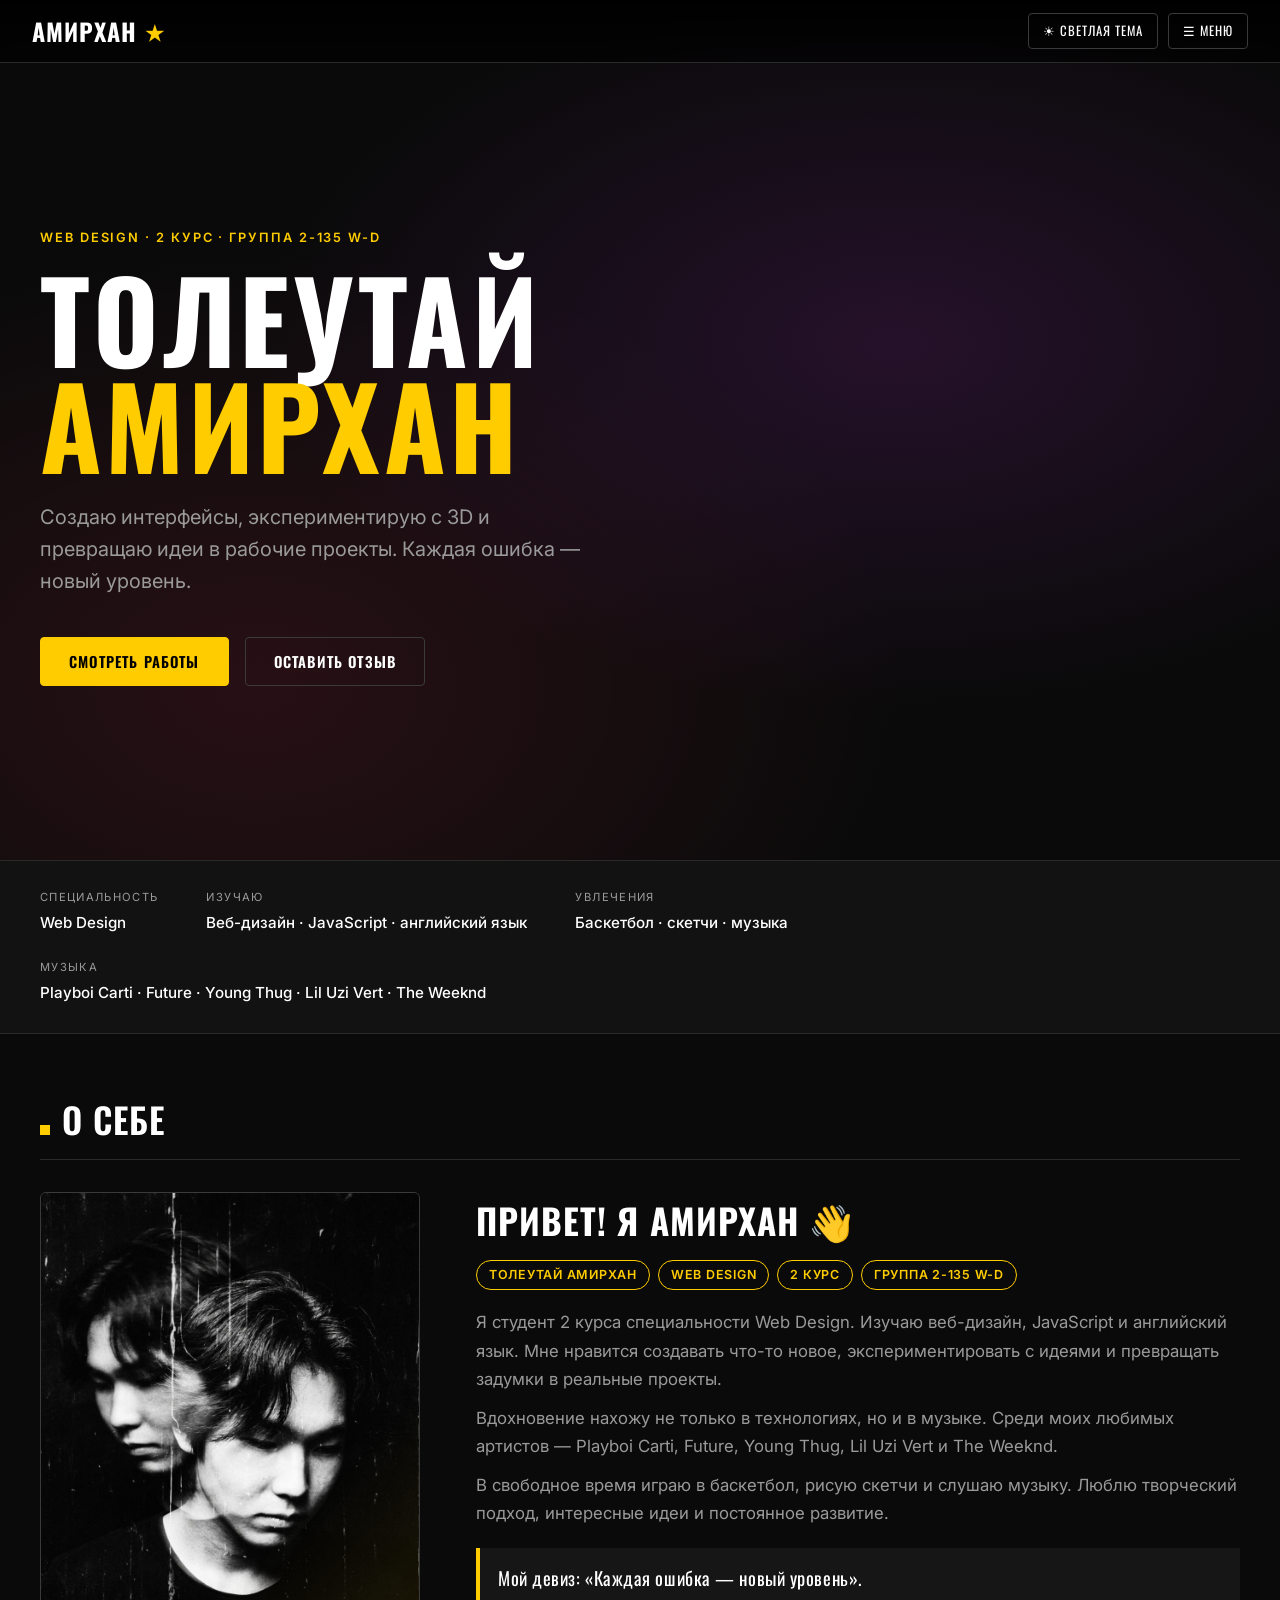
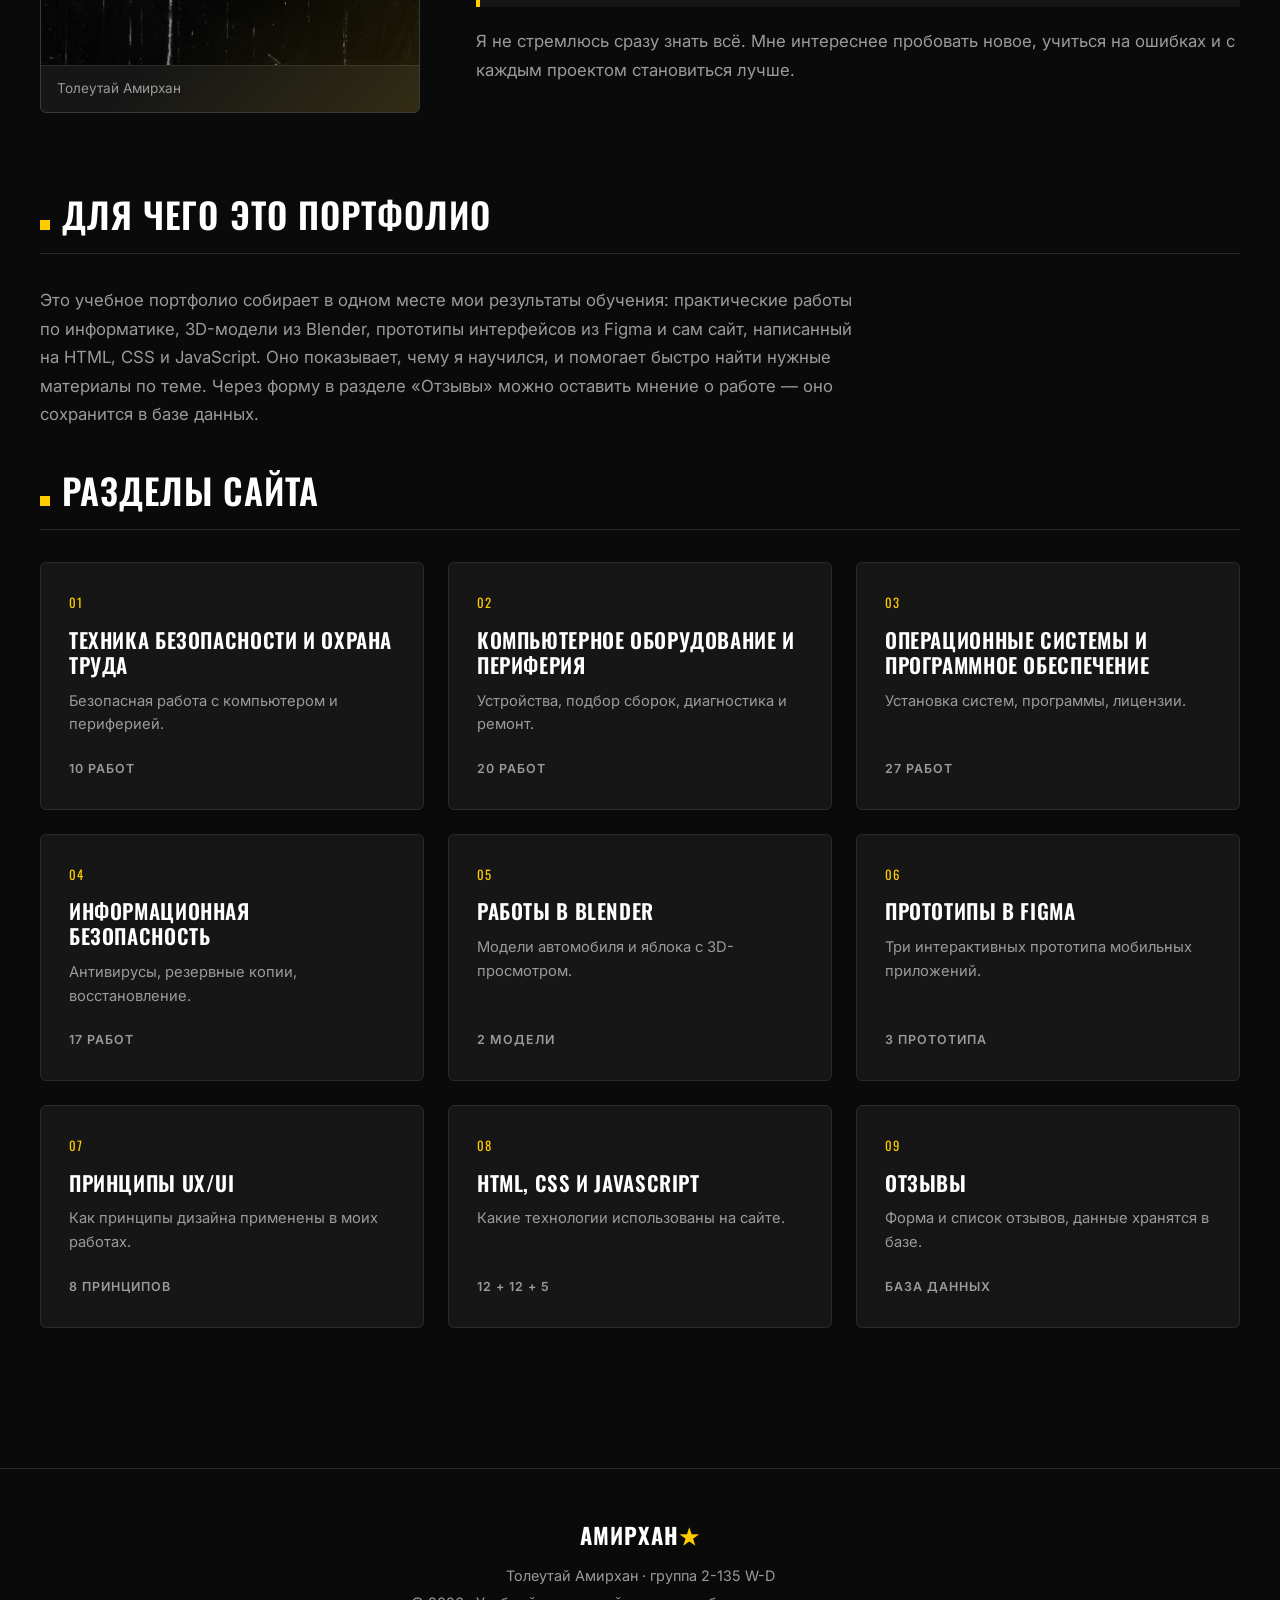
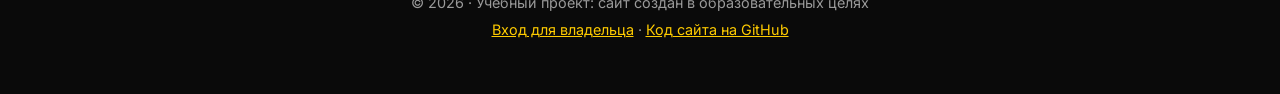
==== commit 1a3cf635: "Add files via upload" ====
--- a/index.html
+++ b/index.html
@@ -5,56 +5,80 @@
   <meta name="viewport" content="width=device-width, initial-scale=1.0">
   <title>Главная — Толеутай Амирхан</title>
   <meta name="description" content="Учебное портфолио студента Web Design: практические работы, Blender, Figma, UX/UI, HTML, CSS и JavaScript.">
+  <link rel="preconnect" href="https://fonts.googleapis.com">
+  <link rel="preconnect" href="https://fonts.gstatic.com" crossorigin>
+  <link href="https://fonts.googleapis.com/css2?family=Inter:wght@400;500;600;700&family=Oswald:wght@500;600;700&display=swap" rel="stylesheet">
   <link rel="stylesheet" href="css/styles.css">
   <script>try{var t=localStorage.getItem('theme');if(t)document.documentElement.setAttribute('data-theme',t);}catch(e){}</script>
 </head>
 <body>
 
-<header class="site-header">
-  <button type="button" class="theme-toggle" id="themeToggle" aria-pressed="false">☾ Тёмная тема</button>
-  <h1>Портфолио Амирхана</h1>
-  <p>Толеутай Амирхан · Web Design · группа 2-135 W-D</p>
+<header class="topbar">
+  <div class="topbar-inner">
+    <a href="index.html" class="logo">АМИРХАН<span class="logo-star">★</span></a>
+    <nav class="site-nav" id="siteNav" aria-label="Основное меню">
+      <a href="index.html" class="active" aria-current="page">Главная</a>
+      <a href="safety.html" title="Техника безопасности">Безопасность</a>
+      <a href="hardware.html">Оборудование</a>
+      <a href="software.html">ОС и ПО</a>
+      <a href="security.html" title="Информационная безопасность">Инфобезопасность</a>
+      <a href="blender.html">Blender</a>
+      <a href="figma.html">Figma</a>
+      <a href="ux-ui.html">UX/UI</a>
+      <a href="html-css.html" title="HTML, CSS и JS">HTML · CSS · JS</a>
+      <a href="reviews.html">Отзывы</a>
+    </nav>
+    <div class="topbar-tools">
+      <button type="button" class="theme-toggle" id="themeToggle" aria-pressed="false">☾ Тёмная тема</button>
+      <button type="button" class="menu-toggle" id="menuToggle" aria-expanded="false" aria-controls="siteNav">☰ Меню</button>
+    </div>
+  </div>
 </header>
 
-<button type="button" class="menu-toggle" id="menuToggle" aria-expanded="false" aria-controls="siteNav">☰ Меню</button>
-<nav class="site-nav" id="siteNav" aria-label="Основное меню">
-    <a href="index.html" class="active" aria-current="page">Главная</a>
-    <a href="safety.html">Техника безопасности</a>
-    <a href="hardware.html">Оборудование</a>
-    <a href="software.html">ОС и ПО</a>
-    <a href="security.html">Информационная безопасность</a>
-    <a href="blender.html">Blender</a>
-    <a href="figma.html">Figma</a>
-    <a href="ux-ui.html">UX/UI</a>
-    <a href="html-css.html">HTML, CSS и JS</a>
-    <a href="reviews.html">Отзывы</a>
-</nav>
+<main id="content">
+<section class="home-hero" aria-labelledby="hello">
+  <div class="home-hero-content">
+    <div class="hero-badge">Web Design · 2 курс · группа 2-135 W-D</div>
+    <h1 id="hello">Толеутай<br><span>Амирхан</span></h1>
+    <p class="hero-desc">Создаю интерфейсы, экспериментирую с 3D и превращаю идеи в рабочие проекты. Каждая ошибка — новый уровень.</p>
+    <div class="hero-actions">
+      <a href="#works" class="btn">Смотреть работы</a>
+      <a href="reviews.html" class="btn secondary">Оставить отзыв</a>
+    </div>
+  </div>
+</section>
 
-<main class="page-content" id="content">
-<section class="hero" aria-labelledby="hello">
-  <div class="hero-main">
-    <h2 id="hello">Привет! Я Амирхан 👋</h2>
-    <p><span class="badge">Толеутай Амирхан</span><span class="badge">Web Design</span><span class="badge">2 курс</span><span class="badge">Группа 2-135 W-D</span></p>
+<div class="about-strip">
+  <div class="about-strip-inner">
+    <div class="about-item"><span class="about-label">Специальность</span><span class="about-value">Web Design</span></div>
+    <div class="about-item"><span class="about-label">Изучаю</span><span class="about-value">Веб-дизайн · JavaScript · английский язык</span></div>
+    <div class="about-item"><span class="about-label">Увлечения</span><span class="about-value">Баскетбол · скетчи · музыка</span></div>
+    <div class="about-item"><span class="about-label">Музыка</span><span class="about-value">Playboi Carti · Future · Young Thug · Lil Uzi Vert · The Weeknd</span></div>
+  </div>
+</div>
+
+<div class="page-content">
+<h2 class="section-title" id="about">О себе</h2>
+<section class="about-me" aria-label="Обо мне">
+  <figure class="photo-frame">
+    <img src="images/photo.jpg" alt="Фото Амирхана" width="400" height="500" onerror="this.onerror=null;this.src='images/photo-placeholder.svg'">
+    <figcaption>Толеутай Амирхан</figcaption>
+  </figure>
+  <div class="about-text">
+    <h3>Привет! Я Амирхан 👋</h3>
+    <div class="badge-row"><span class="badge">Толеутай Амирхан</span><span class="badge">Web Design</span><span class="badge">2 курс</span><span class="badge">Группа 2-135 W-D</span></div>
     <p>Я студент 2 курса специальности Web Design. Изучаю веб-дизайн, JavaScript и английский язык. Мне нравится создавать что-то новое, экспериментировать с идеями и превращать задумки в реальные проекты.</p>
     <p>Вдохновение нахожу не только в технологиях, но и в музыке. Среди моих любимых артистов — Playboi Carti, Future, Young Thug, Lil Uzi Vert и The Weeknd.</p>
     <p>В свободное время играю в баскетбол, рисую скетчи и слушаю музыку. Люблю творческий подход, интересные идеи и постоянное развитие.</p>
     <p class="motto">Мой девиз: «Каждая ошибка — новый уровень».</p>
+    <p>Я не стремлюсь сразу знать всё. Мне интереснее пробовать новое, учиться на ошибках и с каждым проектом становиться лучше.</p>
   </div>
-  <aside class="hero-side" aria-label="Коротко обо мне">
-    <ul class="fact-list">
-      <li><strong>Специальность</strong>Web Design</li>
-      <li><strong>Изучаю</strong>Веб-дизайн, JavaScript, английский язык</li>
-      <li><strong>Увлечения</strong>Баскетбол, скетчи, музыка</li>
-      <li><strong>Музыка</strong>Playboi Carti, Future, Young Thug, Lil Uzi Vert, The Weeknd</li>
-    </ul>
-    <p>Я не стремлюсь сразу знать всё. Мне интереснее пробовать новое, учиться на ошибках и с каждым проектом становиться лучше.</p>
-  </aside>
 </section>
 
 <h2 class="section-title">Для чего это портфолио</h2>
 <p class="intro">Это учебное портфолио собирает в одном месте мои результаты обучения: практические работы по информатике, 3D-модели из Blender, прототипы интерфейсов из Figma и сам сайт, написанный на HTML, CSS и JavaScript. Оно показывает, чему я научился, и помогает быстро найти нужные материалы по теме. Через форму в разделе «Отзывы» можно оставить мнение о работе — оно сохранится в базе данных.</p>
 
-<h2 class="section-title">Разделы сайта</h2>
+<h2 class="section-title" id="works">Разделы сайта</h2>
 <div class="card-grid">
   <a class="topic-card" href="safety.html">
     <h3>Техника безопасности и охрана труда</h3>
@@ -102,9 +126,11 @@
     <span class="count">база данных</span>
   </a>
 </div>
+</div>
 </main>
 
 <footer class="site-footer">
+  <div class="footer-logo">АМИРХАН<span>★</span></div>
   <p>Толеутай Амирхан · группа 2-135 W-D</p>
   <p>© 2026 · Учебный проект: сайт создан в образовательных целях</p>
   <p><a href="admin.html">Вход для владельца</a> · <a href="https://github.com/playboicarti1629-doc/amirkhan-site" target="_blank" rel="noopener">Код сайта на GitHub</a></p>
--- a/css/styles.css
+++ b/css/styles.css
@@ -0,0 +1,599 @@
+/* Портфолио Амирхана — общий стиль. Тёмный дизайн с жёлтым акцентом, есть светлая тема. */
+:root {
+  color-scheme: dark;
+  --bg: #0a0a0a;
+  --bg-elevated: #121212;
+  --bg-card: #161616;
+  --bg-hover: #1b1b1b;
+  --text: #ffffff;
+  --muted: #9a9a9a;
+  --accent: #ffcc00;
+  --accent-text: #ffcc00;
+  --on-accent: #000000;
+  --pink: #ff6b9d;
+  --coral: #ff6b9d;
+  --border: #2a2a2a;
+  --border-strong: #3a3a3a;
+  --table-bg: #121212;
+  --table-alt: #181818;
+  --table-head: #1f1f1f;
+  --code-bg: #0d0d0d;
+  --glow-1: rgba(120, 40, 140, 0.25);
+  --glow-2: rgba(255, 60, 100, 0.12);
+  --topbar: linear-gradient(to bottom, rgba(0, 0, 0, 0.92), rgba(0, 0, 0, 0.6));
+}
+
+[data-theme="light"] {
+  color-scheme: light;
+  --bg: #f6f4ee;
+  --bg-elevated: #ffffff;
+  --bg-card: #ffffff;
+  --bg-hover: #fbfaf6;
+  --text: #121212;
+  --muted: #5d5a53;
+  --accent-text: #8a6a00;
+  --pink: #d6336c;
+  --coral: #d6336c;
+  --border: #dcd8cc;
+  --border-strong: #b9b4a6;
+  --table-bg: #ffffff;
+  --table-alt: #f3f1ea;
+  --table-head: #efece2;
+  --code-bg: #1a1a1a;
+  --glow-1: rgba(160, 90, 190, 0.16);
+  --glow-2: rgba(255, 110, 140, 0.10);
+  --topbar: linear-gradient(to bottom, rgba(246, 244, 238, 0.97), rgba(246, 244, 238, 0.85));
+}
+
+* { box-sizing: border-box; }
+html { scroll-behavior: smooth; scroll-padding-top: 90px; }
+body {
+  margin: 0;
+  background: var(--bg);
+  color: var(--text);
+  font-family: Inter, system-ui, "Segoe UI", Arial, sans-serif;
+  font-size: 16px;
+  line-height: 1.6;
+  -webkit-font-smoothing: antialiased;
+}
+a { color: inherit; }
+img { max-width: 100%; height: auto; }
+::selection { color: #000; background: var(--accent); }
+h1, h2, h3, .logo, .nav-link, .btn { font-family: Oswald, "Arial Narrow", sans-serif; }
+
+/* ---------- Верхняя панель ---------- */
+.topbar {
+  position: fixed;
+  top: 0;
+  left: 0;
+  right: 0;
+  z-index: 100;
+  padding: 14px 0;
+  background: var(--topbar);
+  backdrop-filter: blur(6px);
+  border-bottom: 1px solid var(--border);
+}
+.topbar-inner {
+  position: relative;
+  display: flex;
+  align-items: center;
+  justify-content: space-between;
+  gap: 16px;
+  max-width: 1600px;
+  margin: 0 auto;
+  padding: 0 32px;
+}
+.logo {
+  display: flex;
+  align-items: center;
+  gap: 8px;
+  font-size: 1.5rem;
+  font-weight: 700;
+  letter-spacing: 0.04em;
+  text-transform: uppercase;
+  text-decoration: none;
+}
+.logo-star { color: var(--accent); font-size: 1.3rem; }
+
+.site-nav { display: flex; flex-wrap: nowrap; gap: 6px 15px; margin: 0; padding: 0; }
+.site-nav a {
+  position: relative;
+  padding: 4px 0;
+  font-family: Oswald, sans-serif;
+  font-size: 0.78rem;
+  font-weight: 500;
+  white-space: nowrap;
+  letter-spacing: 0.04em;
+  text-transform: uppercase;
+  text-decoration: none;
+  color: var(--muted);
+  transition: color 0.2s;
+}
+.site-nav a:hover, .site-nav a.active { color: var(--text); }
+.site-nav a.active::after {
+  content: "";
+  position: absolute;
+  left: 0;
+  right: 0;
+  bottom: -2px;
+  height: 2px;
+  background: var(--accent);
+}
+.topbar-tools { display: flex; align-items: center; gap: 10px; }
+.theme-toggle, .menu-toggle {
+  min-height: 36px;
+  padding: 6px 14px;
+  border: 1px solid var(--border-strong);
+  border-radius: 4px;
+  background: transparent;
+  color: var(--text);
+  font-family: Oswald, sans-serif;
+  font-size: 0.8rem;
+  letter-spacing: 0.08em;
+  text-transform: uppercase;
+  white-space: nowrap;
+  cursor: pointer;
+  transition: border-color 0.2s, background 0.2s;
+}
+.theme-toggle:hover, .menu-toggle:hover { border-color: var(--text); background: rgba(128, 128, 128, 0.12); }
+.menu-toggle { display: none; }
+
+/* ---------- Заголовок страницы ---------- */
+.page-hero {
+  position: relative;
+  padding: 150px 0 56px;
+  background:
+    radial-gradient(ellipse at 75% 30%, var(--glow-1), transparent 55%),
+    radial-gradient(ellipse at 15% 90%, var(--glow-2), transparent 50%),
+    var(--bg);
+  border-bottom: 1px solid var(--border);
+}
+.page-hero-inner { max-width: 1400px; margin: 0 auto; padding: 0 40px; }
+.hero-badge {
+  display: inline-block;
+  margin-bottom: 16px;
+  font-size: 0.8rem;
+  font-weight: 600;
+  letter-spacing: 0.15em;
+  text-transform: uppercase;
+  color: var(--accent-text);
+}
+.page-hero h1 {
+  max-width: 1000px;
+  margin: 0;
+  font-size: clamp(2.2rem, 6vw, 4.2rem);
+  font-weight: 700;
+  line-height: 1.02;
+  letter-spacing: 0.03em;
+  text-transform: uppercase;
+}
+
+.page-content { max-width: 1400px; margin: 0 auto; padding: 64px 40px 40px; }
+
+/* ---------- Главная ---------- */
+.home-hero {
+  position: relative;
+  display: flex;
+  align-items: center;
+  min-height: min(100vh, 860px);
+  overflow: hidden;
+  background:
+    radial-gradient(ellipse at 70% 40%, var(--glow-1), transparent 50%),
+    radial-gradient(ellipse at 20% 80%, var(--glow-2), transparent 45%),
+    var(--bg);
+}
+.home-hero-content { width: 100%; max-width: 1400px; margin: 0 auto; padding: 130px 40px 80px; }
+.home-hero h1 {
+  max-width: 900px;
+  margin: 0 0 24px;
+  font-size: clamp(3.2rem, 9vw, 7rem);
+  font-weight: 700;
+  line-height: 0.95;
+  letter-spacing: 0.03em;
+  text-transform: uppercase;
+}
+.home-hero h1 span { color: var(--accent); }
+.hero-desc { max-width: 560px; margin: 0 0 40px; font-size: 1.25rem; color: var(--muted); }
+.hero-actions { display: flex; flex-wrap: wrap; gap: 16px; }
+
+.about-strip { background: var(--bg-elevated); border-top: 1px solid var(--border); border-bottom: 1px solid var(--border); padding: 28px 0; }
+.about-strip-inner { display: flex; flex-wrap: wrap; gap: 24px 48px; max-width: 1400px; margin: 0 auto; padding: 0 40px; }
+.about-item { display: flex; flex-direction: column; gap: 4px; }
+.about-label { font-size: 0.7rem; letter-spacing: 0.12em; text-transform: uppercase; color: var(--muted); }
+.about-value { font-size: 0.95rem; font-weight: 500; }
+
+.about-me { display: grid; grid-template-columns: minmax(240px, 380px) 1fr; gap: 56px; align-items: start; margin: 0 0 80px; }
+.photo-frame {
+  position: relative;
+  margin: 0;
+  padding: 0;
+  border: 1px solid var(--border-strong);
+  border-radius: 6px;
+  background: var(--bg-card);
+  overflow: hidden;
+}
+.photo-frame::after {
+  content: "";
+  position: absolute;
+  inset: 0;
+  pointer-events: none;
+  background: linear-gradient(135deg, transparent 65%, rgba(255, 204, 0, 0.12));
+}
+.photo-frame img { display: block; width: 100%; aspect-ratio: 4 / 5; object-fit: cover; }
+.photo-frame figcaption { padding: 12px 16px; border-top: 1px solid var(--border); font-size: 0.85rem; color: var(--muted); }
+.about-text h3 { margin: 0 0 12px; font-size: clamp(1.6rem, 3vw, 2.2rem); letter-spacing: 0.03em; text-transform: uppercase; }
+.about-text p { color: var(--muted); font-size: 1.05rem; line-height: 1.7; }
+.badge-row { display: flex; flex-wrap: wrap; gap: 8px; margin: 12px 0 18px; }
+.badge {
+  display: inline-block;
+  padding: 4px 12px;
+  border: 1px solid var(--accent-text);
+  border-radius: 999px;
+  color: var(--accent-text);
+  font-size: 0.78rem;
+  font-weight: 600;
+  letter-spacing: 0.06em;
+  text-transform: uppercase;
+}
+.motto {
+  margin: 20px 0;
+  padding: 14px 18px;
+  border-left: 4px solid var(--accent);
+  background: var(--bg-card);
+  color: var(--text) !important;
+  font-family: Oswald, sans-serif;
+  font-size: 1.15rem !important;
+  letter-spacing: 0.03em;
+}
+.fact-list { margin: 22px 0 0; padding: 0; list-style: none; display: grid; grid-template-columns: repeat(auto-fit, minmax(210px, 1fr)); gap: 14px; }
+.fact-list li { margin: 0; padding: 14px 16px; border: 1px solid var(--border); border-radius: 6px; background: var(--bg-card); color: var(--text); font-size: 0.95rem; }
+.fact-list strong { display: block; margin-bottom: 2px; font-size: 0.7rem; font-weight: 600; letter-spacing: 0.12em; text-transform: uppercase; color: var(--muted); }
+
+/* Заголовки разделов */
+.section-title {
+  display: block;
+  margin: 0 0 32px;
+  padding: 0 0 18px;
+  border-bottom: 1px solid var(--border);
+  font-size: clamp(1.5rem, 3vw, 2.2rem);
+  font-weight: 600;
+  line-height: 1.2;
+  letter-spacing: 0.03em;
+  text-transform: uppercase;
+}
+.section-title::before { content: ""; display: inline-block; width: 10px; height: 10px; margin-right: 12px; background: var(--accent); }
+.intro { max-width: 820px; margin: 0 0 40px; color: var(--muted); font-size: 1.05rem; line-height: 1.7; }
+.intro strong { color: var(--text); }
+
+.card-grid { display: grid; grid-template-columns: repeat(3, 1fr); gap: 24px; margin: 0 0 40px; }
+.topic-card {
+  position: relative;
+  display: flex;
+  flex-direction: column;
+  padding: 30px 28px;
+  border: 1px solid var(--border);
+  border-radius: 6px;
+  background: var(--bg-card);
+  overflow: hidden;
+  text-decoration: none;
+  counter-increment: topic;
+  transition: transform 0.3s ease, border-color 0.3s, background 0.3s;
+}
+.card-grid { counter-reset: topic; }
+.topic-card::before {
+  content: counter(topic, decimal-leading-zero);
+  margin-bottom: 14px;
+  font-family: Oswald, sans-serif;
+  font-size: 0.8rem;
+  letter-spacing: 0.1em;
+  color: var(--accent-text);
+}
+.topic-card::after {
+  content: "";
+  position: absolute;
+  inset: 0;
+  pointer-events: none;
+  background: linear-gradient(135deg, transparent 60%, rgba(255, 204, 0, 0.06));
+  opacity: 0;
+  transition: opacity 0.3s;
+}
+.topic-card:hover { transform: translateY(-6px); border-color: var(--border-strong); background: var(--bg-hover); }
+.topic-card:hover::after { opacity: 1; }
+.topic-card h3 { margin: 0 0 12px; font-size: 1.3rem; font-weight: 600; line-height: 1.2; letter-spacing: 0.03em; text-transform: uppercase; }
+.topic-card p { margin: 0 0 22px; font-size: 0.92rem; color: var(--muted); }
+.topic-card .count { margin-top: auto; font-size: 0.78rem; font-weight: 600; letter-spacing: 0.08em; text-transform: uppercase; color: var(--muted); }
+
+/* ---------- Панель инструментов раздела ---------- */
+.tools { display: flex; flex-wrap: wrap; align-items: center; gap: 12px; margin: 0 0 28px; }
+.tools input[type="search"] { flex: 1 1 260px; }
+.tools .result-count { font-weight: 600; color: var(--muted); }
+.empty-message { margin: 0 0 26px; padding: 16px; border: 1px dashed var(--border-strong); border-radius: 6px; text-align: center; color: var(--muted); }
+
+/* ---------- Карточки работ ---------- */
+.entry-card {
+  position: relative;
+  margin: 0 0 22px;
+  padding: clamp(18px, 2.5vw, 28px);
+  border: 1px solid var(--border);
+  border-radius: 6px;
+  background: var(--bg-card);
+  transition: border-color 0.25s, background 0.25s;
+}
+.entry-card:hover { border-color: var(--border-strong); background: var(--bg-hover); }
+.entry-card h3 {
+  display: flex;
+  align-items: flex-start;
+  justify-content: space-between;
+  gap: 12px;
+  margin: 0 0 16px;
+  padding: 0 0 12px;
+  border-bottom: 1px solid var(--border);
+  font-size: clamp(1.05rem, 2vw, 1.3rem);
+  font-weight: 600;
+  line-height: 1.3;
+  letter-spacing: 0.03em;
+  text-transform: uppercase;
+}
+.entry-card.collapsed .card-body { display: none; }
+.entry-card.collapsed h3 { margin-bottom: 0; border-bottom: 0; padding-bottom: 0; }
+.toggle-btn {
+  flex: none;
+  width: 34px;
+  height: 34px;
+  border: 1px solid var(--border-strong);
+  border-radius: 4px;
+  background: transparent;
+  color: var(--accent-text);
+  font-size: 20px;
+  line-height: 1;
+  cursor: pointer;
+  transition: background 0.2s, border-color 0.2s;
+}
+.toggle-btn:hover { border-color: var(--accent); background: rgba(255, 204, 0, 0.1); }
+.explain { margin: 0 0 14px; padding: 10px 14px; border-left: 3px solid var(--accent); background: var(--table-alt); color: var(--muted); font-size: 0.95rem; }
+p { margin: 10px 0; }
+strong { font-weight: 700; }
+.note {
+  display: inline-block;
+  padding: 8px 12px;
+  border: 1px solid var(--border-strong);
+  border-left: 3px solid var(--accent);
+  border-radius: 4px;
+  background: var(--table-alt);
+  font-size: 0.85rem;
+}
+.warn {
+  margin: 14px 0 4px;
+  padding: 12px 14px;
+  border: 1px solid var(--pink);
+  border-left: 4px solid var(--pink);
+  border-radius: 4px;
+  background: rgba(255, 107, 157, 0.1);
+  font-size: 0.9rem;
+  font-weight: 600;
+}
+ol, ul { margin: 10px 0 10px 22px; padding-left: 8px; }
+li { margin: 6px 0; padding-left: 3px; }
+li::marker { color: var(--accent-text); font-weight: 700; }
+code {
+  padding: 2px 6px;
+  border: 1px solid var(--border-strong);
+  border-radius: 3px;
+  background: var(--table-alt);
+  color: var(--accent-text);
+  font-family: Consolas, "Courier New", monospace;
+  font-size: 0.9em;
+  overflow-wrap: anywhere;
+}
+pre.code-block {
+  margin: 10px 0;
+  padding: 14px 16px;
+  overflow-x: auto;
+  border: 1px solid var(--border-strong);
+  border-radius: 4px;
+  background: var(--code-bg);
+  color: #f5f2e8;
+  font-family: Consolas, "Courier New", monospace;
+  font-size: 13px;
+  line-height: 1.5;
+  white-space: pre;
+}
+pre.code-block code { padding: 0; border: 0; background: none; color: inherit; }
+
+.data-table {
+  width: 100%;
+  margin: 14px 0 16px;
+  border-collapse: separate;
+  border-spacing: 0;
+  border: 1px solid var(--border-strong);
+  border-radius: 4px;
+  overflow: hidden;
+  background: var(--table-bg);
+  font-size: 0.9rem;
+  line-height: 1.45;
+}
+.data-table th, .data-table td { padding: 10px 12px; border-right: 1px solid var(--border); border-bottom: 1px solid var(--border); text-align: left; vertical-align: top; }
+.data-table th { background: var(--table-head); color: var(--accent-text); font-family: Oswald, sans-serif; font-weight: 500; letter-spacing: 0.06em; text-transform: uppercase; }
+.data-table tr:nth-child(even) td { background: var(--table-alt); }
+.data-table tr:hover td { background: rgba(255, 204, 0, 0.08); }
+.data-table tr:last-child td { border-bottom: 0; }
+.data-table th:last-child, .data-table td:last-child { border-right: 0; }
+
+.schema { margin: 18px 0; text-align: center; }
+.schema img { display: block; max-width: 100%; height: auto; margin: 0 auto; border: 1px solid var(--border-strong); border-radius: 4px; background: #fff; cursor: zoom-in; }
+.hint { font-size: 0.82rem; color: var(--muted); }
+.highlight { padding: 0 3px; border-radius: 2px; background: var(--accent); color: #000; font-weight: 700; }
+
+/* ---------- Blender и Figma ---------- */
+.project { margin: 0 0 40px; padding: clamp(18px, 2.5vw, 30px); border: 1px solid var(--border); border-radius: 6px; background: var(--bg-card); }
+.project h3 { margin: 0 0 10px; font-size: clamp(1.3rem, 2.6vw, 1.8rem); letter-spacing: 0.03em; text-transform: uppercase; }
+.project-grid { display: grid; grid-template-columns: 1.2fr 1fr; gap: 28px; align-items: start; }
+.gallery-main { display: block; width: 100%; border: 1px solid var(--border-strong); border-radius: 4px; background: var(--bg); cursor: zoom-in; }
+.gallery-thumbs { display: flex; flex-wrap: wrap; gap: 10px; margin: 14px 0; }
+.gallery-thumbs button { width: 92px; padding: 0; border: 1px solid var(--border-strong); border-radius: 4px; background: var(--bg); overflow: hidden; cursor: pointer; }
+.gallery-thumbs button img { display: block; width: 100%; height: 62px; object-fit: cover; }
+.gallery-thumbs button.active { outline: 2px solid var(--accent); outline-offset: 1px; }
+.gallery-caption { margin: 6px 0 0; font-size: 0.9rem; font-weight: 600; color: var(--muted); }
+model-viewer:not(:defined) { background: var(--poster) center / contain no-repeat var(--bg); }
+model-viewer { display: block; width: 100%; height: 340px; border: 1px solid var(--border-strong); border-radius: 4px; background: var(--bg); }
+.tag-list { display: flex; flex-wrap: wrap; gap: 8px; margin: 8px 0 12px; padding: 0; list-style: none; }
+.tag-list li { margin: 0; padding: 3px 12px; border: 1px solid var(--border-strong); border-radius: 999px; background: var(--table-alt); font-size: 0.8rem; font-weight: 500; }
+.figma-frame { width: 100%; height: 520px; border: 1px solid var(--border-strong); border-radius: 4px; background: #fff; }
+
+.btn {
+  display: inline-flex;
+  align-items: center;
+  justify-content: center;
+  min-height: 44px;
+  padding: 12px 28px;
+  border: 1.5px solid var(--accent);
+  border-radius: 4px;
+  background: var(--accent);
+  color: var(--on-accent);
+  font-size: 0.92rem;
+  font-weight: 600;
+  letter-spacing: 0.08em;
+  text-transform: uppercase;
+  text-decoration: none;
+  cursor: pointer;
+  transition: all 0.25s ease;
+}
+.btn:hover { background: #ffd633; border-color: #ffd633; transform: translateY(-2px); }
+.btn.secondary { background: transparent; color: var(--text); border-color: var(--border-strong); }
+.btn.secondary:hover { border-color: var(--text); background: rgba(128, 128, 128, 0.12); }
+.btn.danger { background: transparent; color: var(--pink); border-color: var(--pink); }
+.btn.danger:hover { background: rgba(255, 107, 157, 0.14); }
+.btn[disabled] { opacity: 0.6; cursor: wait; transform: none; }
+
+/* ---------- Формы ---------- */
+.form-card { max-width: 760px; margin: 0 0 40px; padding: clamp(18px, 2.5vw, 30px); border: 1px solid var(--border); border-radius: 6px; background: var(--bg-card); }
+.form-row { margin: 0 0 16px; }
+label, .label { display: block; margin: 0 0 6px; font-size: 0.9rem; font-weight: 600; }
+.req { color: var(--pink); }
+.opt { font-weight: 400; color: var(--muted); font-size: 0.8rem; }
+input[type="text"], input[type="email"], input[type="password"], input[type="search"], select, textarea {
+  width: 100%;
+  min-height: 44px;
+  padding: 9px 12px;
+  border: 1px solid var(--border-strong);
+  border-radius: 4px;
+  background: var(--table-bg);
+  color: var(--text);
+  font: inherit;
+}
+input:focus, select:focus, textarea:focus { border-color: var(--accent); outline: none; }
+textarea { min-height: 110px; resize: vertical; }
+input.invalid, select.invalid, textarea.invalid { border-color: var(--pink); box-shadow: 0 0 0 2px rgba(255, 107, 157, 0.3); }
+.field-error { min-height: 18px; margin: 4px 0 0; color: var(--pink); font-size: 0.8rem; font-weight: 600; }
+.counter { margin: 4px 0 0; font-size: 0.75rem; color: var(--muted); text-align: right; }
+.rating-group { display: flex; flex-wrap: wrap; gap: 8px; border: 0; margin: 0; padding: 0; }
+.rating-group label { display: inline-flex; align-items: center; justify-content: center; min-width: 46px; min-height: 44px; margin: 0; border: 1px solid var(--border-strong); border-radius: 4px; background: var(--table-bg); cursor: pointer; }
+.rating-group input { position: absolute; opacity: 0; pointer-events: none; }
+.rating-group label:has(input:checked) { background: var(--accent); border-color: var(--accent); color: #000; }
+.rating-group label:has(input:focus-visible) { outline: 2px dashed var(--accent); outline-offset: 3px; }
+
+.toast-area { position: fixed; right: 16px; bottom: 16px; z-index: 200; display: flex; flex-direction: column; gap: 10px; max-width: min(380px, calc(100vw - 32px)); }
+.toast { padding: 12px 16px; border: 1px solid var(--accent); border-left: 4px solid var(--accent); border-radius: 4px; background: var(--bg-elevated); color: var(--text); box-shadow: 0 8px 30px rgba(0, 0, 0, 0.4); font-weight: 600; }
+.toast.error { border-color: var(--pink); }
+
+/* ---------- Отзывы ---------- */
+.stats { display: grid; grid-template-columns: repeat(auto-fit, minmax(150px, 1fr)); gap: 14px; margin: 0 0 24px; }
+.stat { padding: 14px 16px; border: 1px solid var(--border); border-radius: 6px; background: var(--bg-card); }
+.stat strong { display: block; font-family: Oswald, sans-serif; font-size: 1.8rem; line-height: 1.1; color: var(--accent-text); }
+.stat span { font-size: 0.8rem; color: var(--muted); }
+.review-list { display: grid; grid-template-columns: repeat(auto-fill, minmax(280px, 1fr)); gap: 18px; margin: 0 0 30px; }
+.review { padding: 18px; border: 1px solid var(--border); border-radius: 6px; background: var(--bg-card); transition: border-color 0.25s; }
+.review:hover { border-color: var(--border-strong); }
+.review header { display: flex; justify-content: space-between; gap: 10px; margin: 0 0 8px; }
+.review .stars { font-weight: 700; color: var(--accent-text); letter-spacing: 1px; }
+.review .meta { font-size: 0.75rem; color: var(--muted); }
+.review p { margin: 6px 0 0; overflow-wrap: anywhere; }
+.review .cat { display: inline-block; padding: 2px 10px; border: 1px solid var(--border-strong); border-radius: 999px; font-size: 0.72rem; font-weight: 600; letter-spacing: 0.04em; color: var(--muted); }
+.filter-bar { display: flex; flex-wrap: wrap; gap: 12px; margin: 0 0 20px; }
+.filter-bar > * { flex: 1 1 200px; }
+
+/* ---------- Админ-панель ---------- */
+.admin-table-wrap { overflow-x: auto; margin: 0 0 30px; }
+.admin-table { min-width: 860px; }
+.row-actions { display: flex; gap: 8px; }
+.row-actions .btn { min-height: 34px; padding: 4px 12px; font-size: 0.78rem; }
+dialog { width: min(640px, calc(100vw - 28px)); max-height: 90vh; overflow-y: auto; padding: 24px; border: 1px solid var(--border-strong); border-radius: 6px; background: var(--bg-elevated); color: var(--text); }
+dialog::backdrop { background: rgba(0, 0, 0, 0.7); }
+.dialog-actions { display: flex; flex-wrap: wrap; gap: 12px; margin-top: 12px; }
+
+/* ---------- Лайтбокс ---------- */
+.lightbox { padding: 12px; width: min(1100px, calc(100vw - 20px)); text-align: center; }
+.lightbox img { max-width: 100%; max-height: 78vh; border-radius: 4px; background: #fff; }
+.lightbox p { margin: 10px 0; font-weight: 600; }
+
+/* ---------- UX-принципы ---------- */
+.principle { margin: 0 0 28px; }
+.example-box { margin: 14px 0; padding: 14px; border: 1px dashed var(--border-strong); border-radius: 4px; background: var(--bg); }
+.example-box .label { color: var(--muted); font-size: 0.72rem; letter-spacing: 0.1em; text-transform: uppercase; }
+.swatches { display: flex; flex-wrap: wrap; gap: 8px; margin: 8px 0; }
+.swatch { min-width: 96px; padding: 10px; border: 1px solid var(--border-strong); border-radius: 4px; color: #111; font-size: 0.78rem; font-weight: 600; text-align: center; }
+
+/* ---------- Подвал ---------- */
+.site-footer { margin-top: 60px; padding: 48px 40px; border-top: 1px solid var(--border); text-align: center; }
+.footer-logo { margin-bottom: 12px; font-family: Oswald, sans-serif; font-size: 1.4rem; font-weight: 700; letter-spacing: 0.04em; text-transform: uppercase; }
+.footer-logo span { color: var(--accent); }
+.site-footer p { margin: 4px 0; color: var(--muted); font-size: 0.9rem; }
+.site-footer a { color: var(--accent-text); }
+
+button, input, textarea, select { font: inherit; }
+:focus-visible { outline: 2px dashed var(--accent); outline-offset: 3px; }
+.sr-only { position: absolute; width: 1px; height: 1px; overflow: hidden; clip: rect(0 0 0 0); white-space: nowrap; }
+
+/* ---------- Адаптивность ---------- */
+@media (max-width: 1330px) {
+  .menu-toggle { display: inline-flex; align-items: center; }
+  .site-nav {
+    display: none;
+    position: absolute;
+    top: calc(100% + 14px);
+    left: 0;
+    right: 0;
+    flex-direction: column;
+    gap: 0;
+    padding: 8px 40px 16px;
+    background: var(--bg-elevated);
+    border-bottom: 1px solid var(--border);
+  }
+  .site-nav.open { display: flex; }
+  .site-nav a { padding: 12px 0; border-bottom: 1px solid var(--border); font-size: 0.95rem; }
+  .site-nav a.active::after { display: none; }
+  .site-nav a.active { color: var(--accent-text); }
+  .topbar-inner { position: static; }
+  .topbar { padding: 12px 0; }
+  .topbar-tools { margin-left: auto; }
+  .topbar-inner { justify-content: flex-start; }
+}
+@media (max-width: 1100px) {
+  .card-grid { grid-template-columns: repeat(2, 1fr); }
+}
+@media (max-width: 860px) {
+  .project-grid, .about-me { grid-template-columns: 1fr; }
+  .about-me { gap: 32px; }
+  .photo-frame { max-width: 360px; }
+  .figma-frame { height: 420px; }
+}
+@media (max-width: 700px) {
+  body { font-size: 15px; }
+  .topbar-inner, .page-hero-inner, .page-content, .home-hero-content, .about-strip-inner { padding-left: 20px; padding-right: 20px; }
+  .site-nav { padding: 8px 20px 16px; }
+  .logo { font-size: 1.25rem; }
+  .theme-toggle { padding: 6px 10px; font-size: 0.72rem; }
+  .page-hero { padding: 120px 0 40px; }
+  .page-content { padding-top: 40px; }
+  .home-hero-content { padding-top: 120px; padding-bottom: 60px; }
+  .card-grid { grid-template-columns: 1fr; }
+  .entry-card { padding: 16px 14px; }
+  .data-table { display: block; overflow-x: auto; font-size: 0.78rem; }
+  .data-table th, .data-table td { min-width: 105px; padding: 7px 8px; }
+  model-viewer { height: 280px; }
+  .toast-area { left: 16px; right: 16px; }
+  .site-footer { padding: 36px 20px; }
+}
+@media (prefers-reduced-motion: reduce) {
+  *, *::before, *::after { scroll-behavior: auto !important; transition-duration: 0.01ms !important; }
+}
